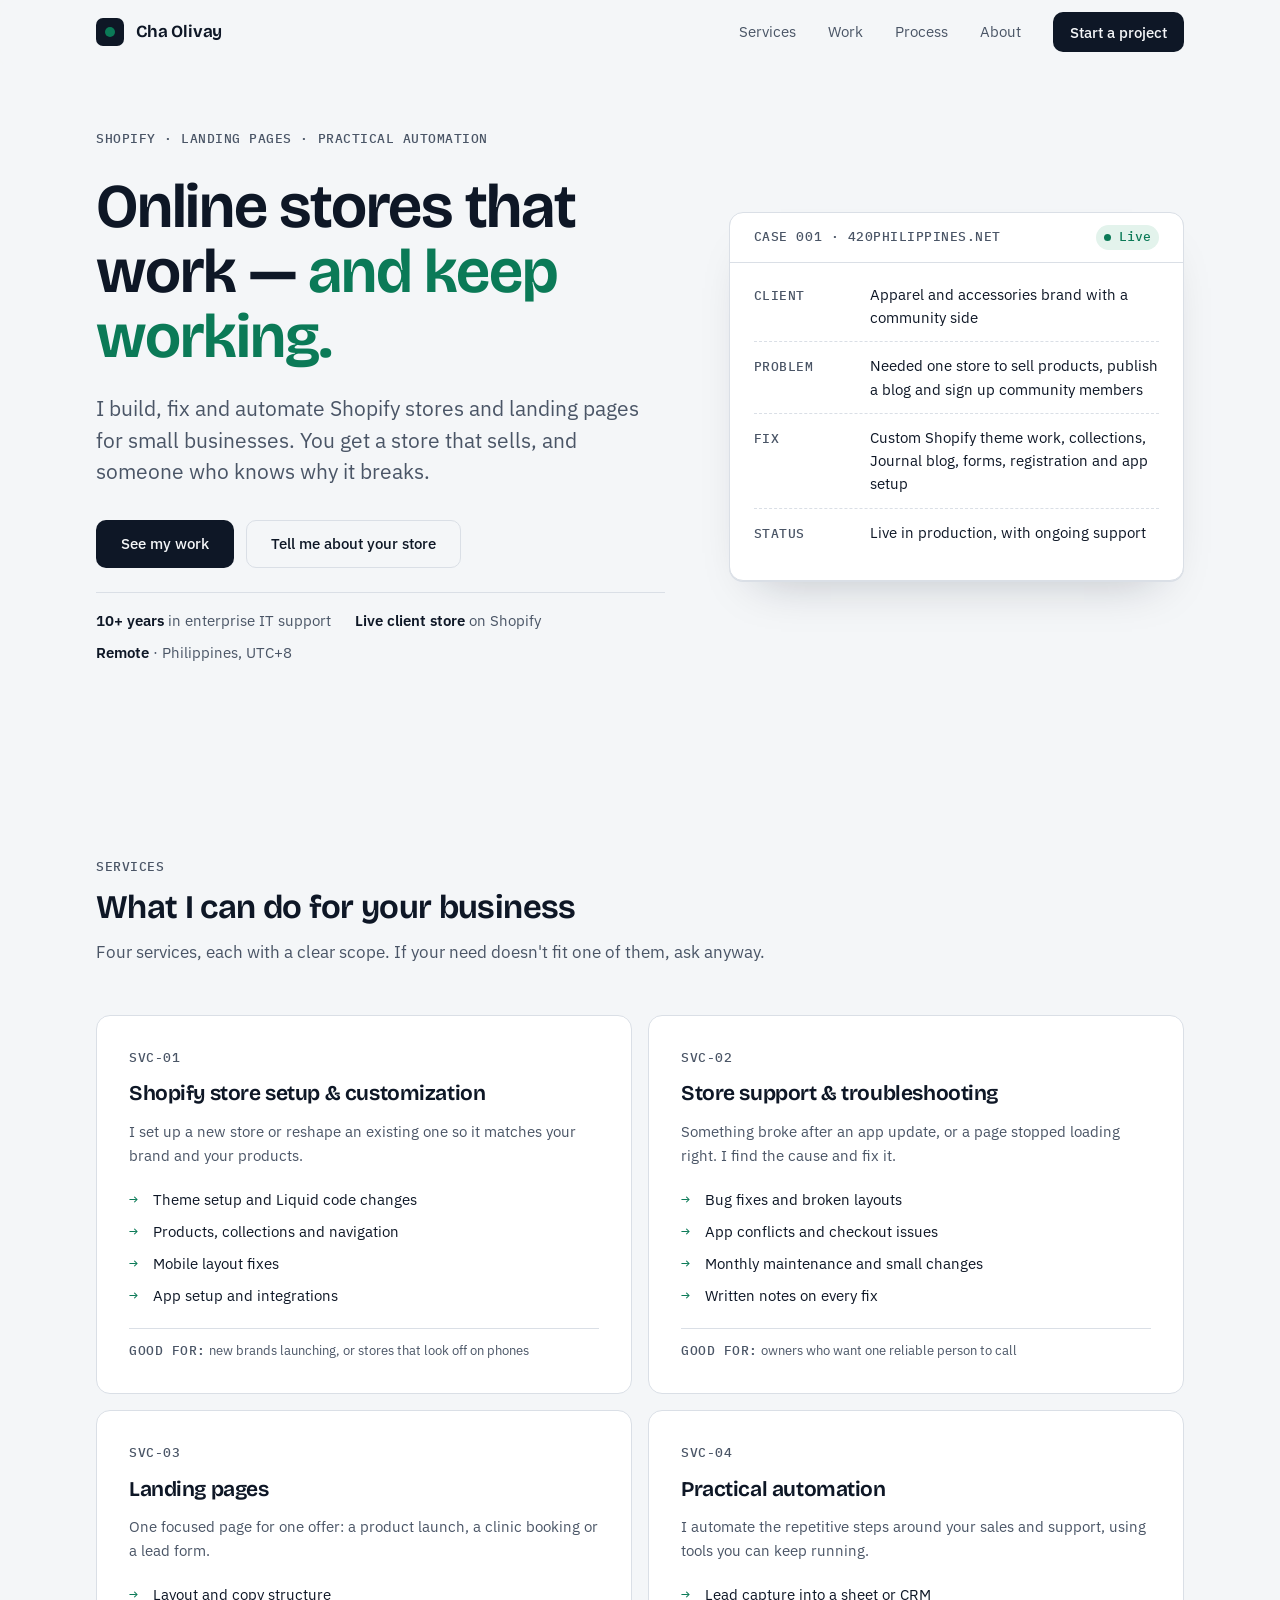
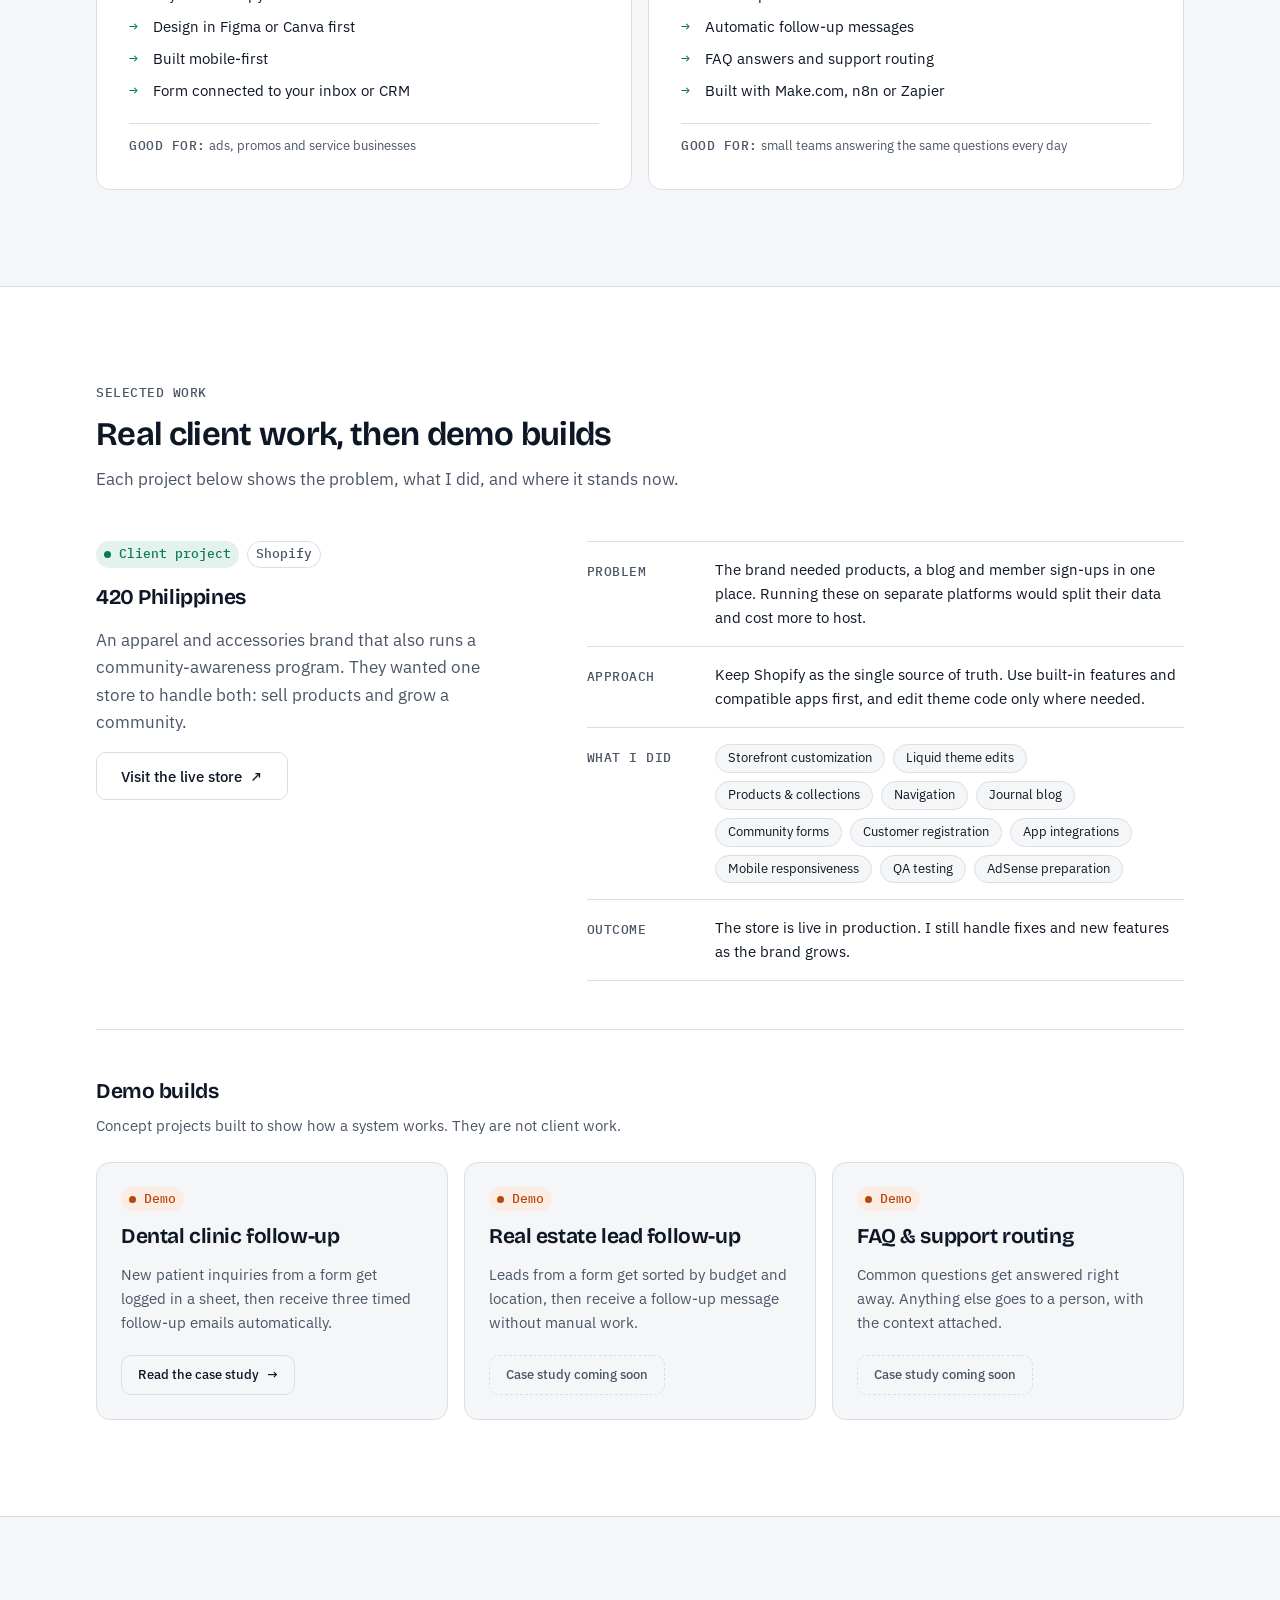
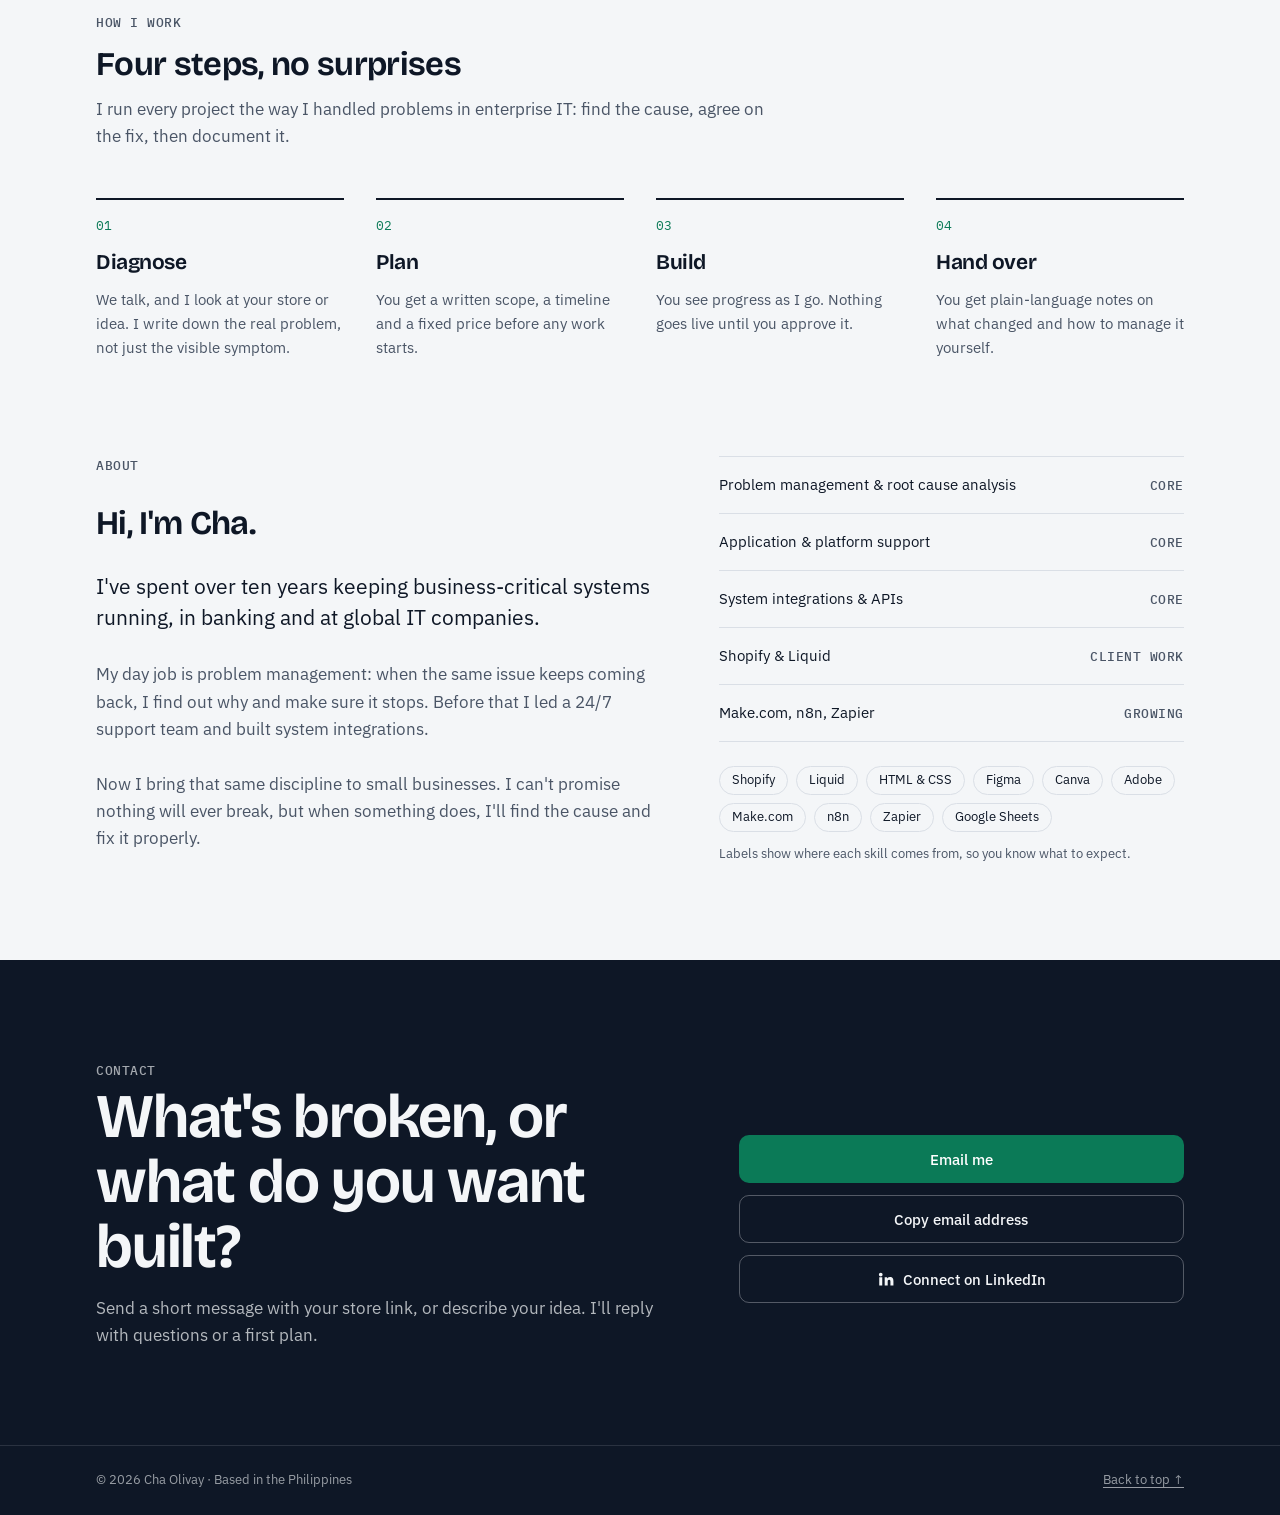
==== index.html @ 1ecbb74f "Add dental clinic follow-up case study; share CSS/JS across pages - dental.html: problem, flow, buil" ====
<!doctype html>
<html lang="en">
<head>
  <meta charset="utf-8">
  <meta name="viewport" content="width=device-width, initial-scale=1">
  <title>Cha Olivay — Shopify & Ecommerce Systems</title>
  <meta name="description" content="Cha Olivay builds, fixes and automates Shopify stores and landing pages for small businesses. Based in the Philippines, working with clients remotely.">
  <meta property="og:title" content="Cha Olivay — Shopify & Ecommerce Systems">
  <meta property="og:description" content="Shopify stores and landing pages that work — and keep working.">
  <meta property="og:type" content="website">
  <link rel="icon" href="data:image/svg+xml,%3Csvg xmlns='http://www.w3.org/2000/svg' viewBox='0 0 32 32'%3E%3Crect width='32' height='32' rx='7' fill='%230E1726'/%3E%3Ccircle cx='16' cy='16' r='6' fill='%2316A374'/%3E%3C/svg%3E">
  <link rel="preconnect" href="https://fonts.googleapis.com">
  <link rel="preconnect" href="https://fonts.gstatic.com" crossorigin>
  <link href="https://fonts.googleapis.com/css2?family=Bricolage+Grotesque:opsz,wght@12..96,500;12..96,650&family=IBM+Plex+Mono:wght@400;500&family=IBM+Plex+Sans:ital,wght@0,400;0,500;0,600;1,400&display=swap" rel="stylesheet">

  <link rel="stylesheet" href="assets/css/site.css">
</head>

<body>
  <a class="skip" href="#main">Skip to content</a>

  <!-- ============================== HEADER ============================== -->
  <header class="site-header" id="top">
    <div class="wrap">
      <a class="brand" href="#top" aria-label="Cha Olivay, back to top">
        <span class="brand-mark" aria-hidden="true"></span>
        Cha Olivay
      </a>

      <button class="nav-toggle" type="button" aria-expanded="false" aria-controls="site-nav" aria-label="Open menu">
        <svg viewBox="0 0 24 24" fill="none" stroke="currentColor" stroke-width="2" stroke-linecap="round" aria-hidden="true">
          <path class="icon-open" d="M4 7h16M4 12h16M4 17h16"/>
        </svg>
      </button>

      <nav class="site-nav" id="site-nav" aria-label="Main">
        <ul>
          <li><a href="#services">Services</a></li>
          <li><a href="#work">Work</a></li>
          <li><a href="#process">Process</a></li>
          <li><a href="#about">About</a></li>
          <li class="nav-cta"><a class="btn btn--primary" href="#contact">Start a project</a></li>
        </ul>
      </nav>
    </div>
  </header>

  <main id="main">

    <!-- ============================== HERO ============================== -->
    <section class="hero" aria-labelledby="hero-title">
      <div class="wrap hero-grid">
        <div class="hero-copy">
          <span class="label">Shopify · Landing pages · Practical automation</span>
          <h1 id="hero-title">Online stores that work — <em>and keep working.</em></h1>
          <p class="hero-lede">
            I build, fix and automate Shopify stores and landing pages for small businesses.
            You get a store that sells, and someone who knows why it breaks.
          </p>
          <div class="hero-actions">
            <a class="btn btn--primary" href="#work">See my work</a>
            <a class="btn btn--ghost" href="#contact">Tell me about your store</a>
          </div>
          <ul class="hero-facts">
            <li><strong>10+ years</strong> in enterprise IT support</li>
            <li><strong>Live client store</strong> on Shopify</li>
            <li><strong>Remote</strong> · Philippines, UTC+8</li>
          </ul>
        </div>

        <!-- Signature element: work shown as a resolved case file -->
        <article class="casefile reveal" aria-label="Featured case: 420 Philippines">
          <div class="casefile-top">
            <span class="label">Case 001 · 420philippines.net</span>
            <span class="tag">Live</span>
          </div>
          <dl>
            <div class="row">
              <dt class="label">Client</dt>
              <dd>Apparel and accessories brand with a community side</dd>
            </div>
            <div class="row">
              <dt class="label">Problem</dt>
              <dd>Needed one store to sell products, publish a blog and sign up community members</dd>
            </div>
            <div class="row">
              <dt class="label">Fix</dt>
              <dd>Custom Shopify theme work, collections, Journal blog, forms, registration and app setup</dd>
            </div>
            <div class="row">
              <dt class="label">Status</dt>
              <dd>Live in production, with ongoing support</dd>
            </div>
          </dl>
        </article>
      </div>
    </section>

    <!-- ============================== SERVICES ============================== -->
    <section id="services" aria-labelledby="services-title">
      <div class="wrap">
        <header class="section-head reveal">
          <span class="label">Services</span>
          <h2 id="services-title">What I can do for your business</h2>
          <p>Four services, each with a clear scope. If your need doesn't fit one of them, ask anyway.</p>
        </header>

        <ul class="services-list">
          <li class="service reveal">
            <span class="label">SVC-01</span>
            <h3>Shopify store setup &amp; customization</h3>
            <p>I set up a new store or reshape an existing one so it matches your brand and your products.</p>
            <ul>
              <li>Theme setup and Liquid code changes</li>
              <li>Products, collections and navigation</li>
              <li>Mobile layout fixes</li>
              <li>App setup and integrations</li>
            </ul>
            <p class="good-for"><b>Good for:</b> new brands launching, or stores that look off on phones</p>
          </li>

          <li class="service reveal">
            <span class="label">SVC-02</span>
            <h3>Store support &amp; troubleshooting</h3>
            <p>Something broke after an app update, or a page stopped loading right. I find the cause and fix it.</p>
            <ul>
              <li>Bug fixes and broken layouts</li>
              <li>App conflicts and checkout issues</li>
              <li>Monthly maintenance and small changes</li>
              <li>Written notes on every fix</li>
            </ul>
            <p class="good-for"><b>Good for:</b> owners who want one reliable person to call</p>
          </li>

          <li class="service reveal">
            <span class="label">SVC-03</span>
            <h3>Landing pages</h3>
            <p>One focused page for one offer: a product launch, a clinic booking or a lead form.</p>
            <ul>
              <li>Layout and copy structure</li>
              <li>Design in Figma or Canva first</li>
              <li>Built mobile-first</li>
              <li>Form connected to your inbox or CRM</li>
            </ul>
            <p class="good-for"><b>Good for:</b> ads, promos and service businesses</p>
          </li>

          <li class="service reveal">
            <span class="label">SVC-04</span>
            <h3>Practical automation</h3>
            <p>I automate the repetitive steps around your sales and support, using tools you can keep running.</p>
            <ul>
              <li>Lead capture into a sheet or CRM</li>
              <li>Automatic follow-up messages</li>
              <li>FAQ answers and support routing</li>
              <li>Built with Make.com, n8n or Zapier</li>
            </ul>
            <p class="good-for"><b>Good for:</b> small teams answering the same questions every day</p>
          </li>
        </ul>
      </div>
    </section>

    <!-- ============================== WORK ============================== -->
    <section id="work" class="work" aria-labelledby="work-title">
      <div class="wrap">
        <header class="section-head reveal">
          <span class="label">Selected work</span>
          <h2 id="work-title">Real client work, then demo builds</h2>
          <p>Each project below shows the problem, what I did, and where it stands now.</p>
        </header>

        <!-- Case study: 420 Philippines -->
        <article class="case reveal" aria-labelledby="case-420">
          <div class="case-intro">
            <div class="case-meta">
              <span class="tag">Client project</span>
              <span class="tag tag--muted">Shopify</span>
            </div>
            <h3 id="case-420">420 Philippines</h3>
            <p>
              An apparel and accessories brand that also runs a community-awareness program.
              They wanted one store to handle both: sell products and grow a community.
            </p>
            <div>
              <a class="btn btn--ghost" href="https://420philippines.net" target="_blank" rel="noopener">
                Visit the live store <span aria-hidden="true">↗</span>
              </a>
            </div>
          </div>

          <ol class="case-steps">
            <li>
              <span class="label">Problem</span>
              <p>The brand needed products, a blog and member sign-ups in one place. Running these on separate platforms would split their data and cost more to host.</p>
            </li>
            <li>
              <span class="label">Approach</span>
              <p>Keep Shopify as the single source of truth. Use built-in features and compatible apps first, and edit theme code only where needed.</p>
            </li>
            <li>
              <span class="label">What I did</span>
              <div class="chips" role="list">
                <span class="chip" role="listitem">Storefront customization</span>
                <span class="chip" role="listitem">Liquid theme edits</span>
                <span class="chip" role="listitem">Products &amp; collections</span>
                <span class="chip" role="listitem">Navigation</span>
                <span class="chip" role="listitem">Journal blog</span>
                <span class="chip" role="listitem">Community forms</span>
                <span class="chip" role="listitem">Customer registration</span>
                <span class="chip" role="listitem">App integrations</span>
                <span class="chip" role="listitem">Mobile responsiveness</span>
                <span class="chip" role="listitem">QA testing</span>
                <span class="chip" role="listitem">AdSense preparation</span>
              </div>
            </li>
            <li>
              <span class="label">Outcome</span>
              <p>The store is live in production. I still handle fixes and new features as the brand grows.</p>
            </li>
          </ol>
        </article>

        <!-- Demo builds -->
        <div class="demos-head reveal">
          <h3>Demo builds</h3>
          <p>Concept projects built to show how a system works. They are not client work.</p>
        </div>

        <ul class="demos">
          <li class="demo reveal">
            <span class="tag tag--open">Demo</span>
            <h3>Dental clinic follow-up</h3>
            <p>New patient inquiries from a form get logged in a sheet, then receive three timed follow-up emails automatically.</p>
            <a class="btn btn--ghost" href="dental.html">Read the case study <span aria-hidden="true">→</span></a>
          </li>
          <li class="demo reveal">
            <span class="tag tag--open">Demo</span>
            <h3>Real estate lead follow-up</h3>
            <p>Leads from a form get sorted by budget and location, then receive a follow-up message without manual work.</p>
            <a class="btn btn--ghost" aria-disabled="true" role="link">Case study coming soon</a>
          </li>
          <li class="demo reveal">
            <span class="tag tag--open">Demo</span>
            <h3>FAQ &amp; support routing</h3>
            <p>Common questions get answered right away. Anything else goes to a person, with the context attached.</p>
            <a class="btn btn--ghost" aria-disabled="true" role="link">Case study coming soon</a>
          </li>
        </ul>
      </div>
    </section>

    <!-- ============================== PROCESS ============================== -->
    <section id="process" aria-labelledby="process-title">
      <div class="wrap">
        <header class="section-head reveal">
          <span class="label">How I work</span>
          <h2 id="process-title">Four steps, no surprises</h2>
          <p>I run every project the way I handled problems in enterprise IT: find the cause, agree on the fix, then document it.</p>
        </header>

        <ol class="steps">
          <li class="step reveal">
            <span class="num">01</span>
            <h3>Diagnose</h3>
            <p>We talk, and I look at your store or idea. I write down the real problem, not just the visible symptom.</p>
          </li>
          <li class="step reveal">
            <span class="num">02</span>
            <h3>Plan</h3>
            <p>You get a written scope, a timeline and a fixed price before any work starts.</p>
          </li>
          <li class="step reveal">
            <span class="num">03</span>
            <h3>Build</h3>
            <p>You see progress as I go. Nothing goes live until you approve it.</p>
          </li>
          <li class="step reveal">
            <span class="num">04</span>
            <h3>Hand over</h3>
            <p>You get plain-language notes on what changed and how to manage it yourself.</p>
          </li>
        </ol>
      </div>
    </section>

    <!-- ============================== ABOUT ============================== -->
    <section id="about" aria-labelledby="about-title" style="padding-top:0">
      <div class="wrap about-grid">
        <div class="about-copy reveal">
          <span class="label">About</span>
          <h2 id="about-title">Hi, I'm Cha.</h2>
          <p>
            I've spent over ten years keeping business-critical systems running, in banking
            and at global IT companies.
          </p>
          <p>
            My day job is problem management: when the same issue keeps coming back,
            I find out why and make sure it stops. Before that I led a 24/7 support team
            and built system integrations.
          </p>
          <p>
            Now I bring that same discipline to small businesses. I can't promise nothing
            will ever break, but when something does, I'll find the cause and fix it properly.
          </p>
        </div>

        <div class="reveal">
          <ul class="ledger" aria-label="Background">
            <li><span>Problem management &amp; root cause analysis</span><span class="label">Core</span></li>
            <li><span>Application &amp; platform support</span><span class="label">Core</span></li>
            <li><span>System integrations &amp; APIs</span><span class="label">Core</span></li>
            <li><span>Shopify &amp; Liquid</span><span class="label">Client work</span></li>
            <li><span>Make.com, n8n, Zapier</span><span class="label">Growing</span></li>
          </ul>
          <div class="tools" aria-label="Tools I use">
            <span class="chip">Shopify</span>
            <span class="chip">Liquid</span>
            <span class="chip">HTML &amp; CSS</span>
            <span class="chip">Figma</span>
            <span class="chip">Canva</span>
            <span class="chip">Adobe</span>
            <span class="chip">Make.com</span>
            <span class="chip">n8n</span>
            <span class="chip">Zapier</span>
            <span class="chip">Google Sheets</span>
          </div>
          <p class="tools-note">Labels show where each skill comes from, so you know what to expect.</p>
        </div>
      </div>
    </section>

    <!-- ============================== CONTACT ============================== -->
    <section id="contact" class="contact" aria-labelledby="contact-title">
      <div class="wrap contact-grid">
        <div class="reveal">
          <span class="label">Contact</span>
          <h2 id="contact-title">What's broken, or what do you want built?</h2>
          <p>
            Send a short message with your store link, or describe your idea.
            I'll reply with questions or a first plan.
          </p>
        </div>

        <div class="contact-actions reveal">
          <!-- Email: one place to change the address -->
          <a class="btn btn--primary" id="email-me" data-email="cfolivay@gmail.com"
             href="mailto:cfolivay@gmail.com?subject=Project%20inquiry"
             aria-expanded="false" aria-controls="email-options">
            Email me
          </a>

          <!-- Shown when "Email me" is clicked: pick the email app you use -->
          <div class="email-options" id="email-options" hidden>
            <p class="email-options-label">Open a new message in:</p>
            <div class="email-options-row">
              <a class="btn btn--ghost btn--sm" id="email-gmail" target="_blank" rel="noopener">Gmail</a>
              <a class="btn btn--ghost btn--sm" id="email-outlook" target="_blank" rel="noopener">Outlook</a>
              <a class="btn btn--ghost btn--sm" id="email-default">Mail app</a>
            </div>
          </div>

          <button class="btn btn--ghost" type="button" id="copy-email">Copy email address</button>

          <a class="btn btn--ghost" href="https://linkedin.com/in/cfolivay" target="_blank" rel="noopener">
            <svg class="btn-icon" viewBox="0 0 24 24" aria-hidden="true" fill="currentColor"><path d="M4.98 3.5a2.5 2.5 0 1 1 0 5 2.5 2.5 0 0 1 0-5zM3 9.75h4v11H3v-11zm6.5 0h3.8v1.5h.06c.53-.95 1.83-1.95 3.77-1.95 4.03 0 4.77 2.5 4.77 5.76v5.69h-4v-5.05c0-1.2-.02-2.75-1.7-2.75-1.7 0-1.95 1.3-1.95 2.66v5.14h-4v-11z"/></svg>
            Connect on LinkedIn
          </a>

          <p class="copy-status" id="copy-status" role="status" aria-live="polite"></p>
        </div>
      </div>
    </section>
  </main>

  <!-- ============================== FOOTER ============================== -->
  <footer class="site-footer">
    <div class="wrap">
      <span>© <span id="year">2026</span> Cha Olivay · Based in the Philippines</span>
      <a href="#top">Back to top ↑</a>
    </div>
  </footer>

  <script src="assets/js/site.js"></script>
  <script>
    (function () {
      // Copy email, with clear success and failure messages
      var copyBtn = document.getElementById('copy-email');
      var status = document.getElementById('copy-status');
      var email = document.querySelector('[data-email]').getAttribute('data-email');
      var showStatus = function (msg, ok) {
        status.textContent = msg;
        status.className = 'copy-status ' + (ok ? 'is-ok' : 'is-error');
        clearTimeout(showStatus.t);
        showStatus.t = setTimeout(function () { status.textContent = ''; }, 4000);
      };
      // Fallback for older browsers without the Clipboard API
      var legacyCopy = function (text) {
        var ta = document.createElement('textarea');
        ta.value = text; ta.setAttribute('readonly', '');
        ta.style.position = 'fixed'; ta.style.opacity = '0';
        document.body.appendChild(ta); ta.select();
        var ok = false;
        try { ok = document.execCommand('copy'); } catch (e) { ok = false; }
        document.body.removeChild(ta);
        return ok;
      };
      copyBtn.addEventListener('click', function () {
        var done = function () { showStatus('Copied: ' + email, true); };
        var fail = function () { showStatus("Couldn't copy. My email is " + email, false); };
        if (navigator.clipboard && window.isSecureContext) {
          navigator.clipboard.writeText(email).then(done, function () {
            legacyCopy(email) ? done() : fail();
          });
        } else {
          legacyCopy(email) ? done() : fail();
        }
      });

      // "Email me": open a pre-filled new message in the visitor's email app
      var subject = 'Project inquiry';
      var body = 'Hi Cha,\n\n' +
                 'Store or website link (if any):\n' +
                 'What I need help with:\n' +
                 'Timeline:\n\n' +
                 'Thanks,\n';
      var enc = encodeURIComponent;
      document.getElementById('email-gmail').href =
        'https://mail.google.com/mail/?view=cm&fs=1&to=' + enc(email) + '&su=' + enc(subject) + '&body=' + enc(body);
      document.getElementById('email-outlook').href =
        'https://outlook.office.com/mail/deeplink/compose?to=' + enc(email) + '&subject=' + enc(subject) + '&body=' + enc(body);
      document.getElementById('email-default').href =
        'mailto:' + email + '?subject=' + enc(subject) + '&body=' + enc(body);

      // Without JS, "Email me" stays a plain mailto link. With JS, it toggles the options.
      var emailBtn = document.getElementById('email-me');
      var emailOptions = document.getElementById('email-options');
      emailBtn.addEventListener('click', function (e) {
        e.preventDefault();
        var open = emailOptions.hidden;
        emailOptions.hidden = !open;
        emailBtn.setAttribute('aria-expanded', String(open));
        if (open) document.getElementById('email-gmail').focus({ preventScroll: true });
      });
    })();
  </script>
</body>
</html>
---- assets/css/site.css ----
/* Shared styles for every page. Edit tokens in :root to restyle the site. */
/* ============================================================
   1. TOKENS — change colours and spacing here, nowhere else
   ============================================================ */
:root {
  /* Colour */
  --bg:        #F4F6F8;   /* cool grey-white page */
  --surface:   #FFFFFF;
  --ink:       #0E1726;   /* near-black navy text */
  --ink-soft:  #4A5566;   /* secondary text */
  --line:      #DADFE6;
  --accent:    #0B7A57;   /* "resolved" green */
  --accent-ink:#FFFFFF;
  --accent-bg: #E3F3EC;
  --signal:    #B4470E;   /* "open problem" amber */
  --signal-bg: #FBEDE3;
  --focus:     #2563EB;

  /* Type — 1.25 scale on a 17px base */
  --font-display: "Bricolage Grotesque", "Segoe UI", system-ui, sans-serif;
  --font-body:    "IBM Plex Sans", "Segoe UI", system-ui, sans-serif;
  --font-mono:    "IBM Plex Mono", ui-monospace, Consolas, monospace;
  --fs-xs:  0.8125rem;  /* 13 */
  --fs-sm:  0.9375rem;  /* 15 */
  --fs-md:  1.0625rem;  /* 17 */
  --fs-lg:  1.3125rem;  /* 21 */
  --fs-xl:  1.625rem;   /* 26 */
  --fs-2xl: 2.0625rem;  /* 33 */
  --fs-3xl: clamp(2.375rem, 1.6rem + 3.4vw, 3.875rem); /* 38 → 62 */

  /* Space — 4px base */
  --s-1: 0.25rem; --s-2: 0.5rem;  --s-3: 0.75rem; --s-4: 1rem;
  --s-5: 1.5rem;  --s-6: 2rem;    --s-7: 3rem;    --s-8: 4rem;
  --s-9: 6rem;

  --radius: 10px;
  --wrap: 72rem;
  --measure: 68ch;
  --ease: cubic-bezier(.2, .7, .2, 1);
}

@media (prefers-color-scheme: dark) {
  :root {
    --bg:        #0D131C;
    --surface:   #151D29;
    --ink:       #E7ECF2;
    --ink-soft:  #9AA6B6;
    --line:      #253142;
    --accent:    #2FBF8A;
    --accent-ink:#06150F;
    --accent-bg: #10291F;
    --signal:    #F08A4B;
    --signal-bg: #2A1A10;
    --focus:     #7AA7FF;
  }
}

/* ============================================================
   2. BASE
   ============================================================ */
*, *::before, *::after { box-sizing: border-box; }
html { scroll-behavior: smooth; -webkit-text-size-adjust: 100%; }
body {
  margin: 0;
  background: var(--bg);
  color: var(--ink);
  font-family: var(--font-body);
  font-size: var(--fs-md);
  line-height: 1.6;
  -webkit-font-smoothing: antialiased;
}
h1, h2, h3 {
  font-family: var(--font-display);
  font-weight: 650;
  letter-spacing: -0.02em;
  margin: 0;
}
h1 { font-size: var(--fs-3xl); line-height: 1.05; }
h2 { font-size: var(--fs-2xl); line-height: 1.15; }
h3 { font-size: var(--fs-lg);  line-height: 1.3; }
p  { margin: 0; max-width: var(--measure); }
a  { color: inherit; }
ul, ol { margin: 0; padding: 0; }
img { max-width: 100%; display: block; }
:focus-visible { outline: 2px solid var(--focus); outline-offset: 3px; border-radius: 4px; }

.wrap { width: 100%; max-width: var(--wrap); margin: 0 auto; padding: 0 var(--s-4); }
@media (min-width: 640px) { .wrap { padding: 0 var(--s-6); } }

.skip {
  position: absolute; left: var(--s-4); top: -100px;
  background: var(--ink); color: var(--bg); padding: var(--s-2) var(--s-4);
  border-radius: var(--radius); z-index: 100; text-decoration: none;
}
.skip:focus { top: var(--s-4); }

/* Mono label used as section eyebrow and ticket IDs */
.label {
  font-family: var(--font-mono);
  font-size: var(--fs-xs);
  font-weight: 500;
  letter-spacing: 0.04em;
  text-transform: uppercase;
  color: var(--ink-soft);
}

.tag {
  display: inline-flex; align-items: center; gap: var(--s-2);
  font-family: var(--font-mono); font-size: var(--fs-xs); font-weight: 500;
  padding: 2px var(--s-2); border-radius: 999px;
  background: var(--accent-bg); color: var(--accent);
  white-space: nowrap;
}
.tag::before {
  content: ""; width: 7px; height: 7px; border-radius: 50%; background: currentColor;
}
.tag { justify-self: start; }
.tag--open { background: var(--signal-bg); color: var(--signal); }
.tag--muted { background: transparent; color: var(--ink-soft); border: 1px solid var(--line); }
.tag--muted::before { display: none; }

/* Buttons */
.btn {
  display: inline-flex; align-items: center; justify-content: center; gap: var(--s-2);
  min-height: 48px; padding: 0 var(--s-5);
  font: 500 var(--fs-sm)/1 var(--font-body);
  border-radius: var(--radius); text-decoration: none; cursor: pointer;
  border: 1px solid transparent;
  transition: transform .2s var(--ease), background-color .2s var(--ease), border-color .2s var(--ease);
}
.btn:hover { transform: translateY(-1px); }
.btn--primary { background: var(--ink); color: var(--bg); }
.btn--primary:hover { background: var(--accent); color: var(--accent-ink); }
.btn--ghost { background: transparent; color: var(--ink); border-color: var(--line); }
.btn--ghost:hover { border-color: var(--ink); }
.btn[aria-disabled="true"] {
  color: var(--ink-soft); border-style: dashed; cursor: not-allowed; transform: none;
}

/* Section rhythm */
section { padding: var(--s-8) 0; }
@media (min-width: 900px) { section { padding: var(--s-9) 0; } }
.section-head { display: grid; gap: var(--s-3); margin-bottom: var(--s-7); }
.section-head p { color: var(--ink-soft); }

/* Scroll reveal (only when JS is on and motion is allowed) */
.js .reveal { opacity: 0; transform: translateY(14px); transition: opacity .6s var(--ease), transform .6s var(--ease); }
.js .reveal.is-in { opacity: 1; transform: none; }
@media (prefers-reduced-motion: reduce) {
  html { scroll-behavior: auto; }
  .js .reveal { opacity: 1; transform: none; transition: none; }
  .btn { transition: none; }
}

/* ============================================================
   3. HEADER
   ============================================================ */
.site-header {
  position: sticky; top: 0; z-index: 50;
  background: color-mix(in srgb, var(--bg) 88%, transparent);
  backdrop-filter: saturate(140%) blur(10px);
  -webkit-backdrop-filter: saturate(140%) blur(10px);
  border-bottom: 1px solid transparent;
  transition: border-color .25s var(--ease);
}
.site-header.is-scrolled { border-bottom-color: var(--line); }
.site-header .wrap {
  display: flex; align-items: center; justify-content: space-between;
  min-height: 64px; gap: var(--s-4);
}
.brand {
  display: inline-flex; align-items: center; gap: var(--s-3);
  font-family: var(--font-display); font-weight: 650; font-size: var(--fs-md);
  text-decoration: none; letter-spacing: -0.01em;
}
.brand-mark {
  width: 28px; height: 28px; border-radius: 7px; background: var(--ink);
  display: grid; place-items: center;
}
.brand-mark::after { content: ""; width: 10px; height: 10px; border-radius: 50%; background: var(--accent); }

.nav-toggle {
  display: inline-flex; align-items: center; justify-content: center;
  width: 44px; height: 44px; border-radius: var(--radius);
  background: transparent; border: 1px solid var(--line); color: var(--ink); cursor: pointer;
}
.nav-toggle svg { width: 20px; height: 20px; }
.site-nav {
  position: absolute; left: 0; right: 0; top: 100%;
  background: var(--bg); border-bottom: 1px solid var(--line);
  padding: var(--s-2) var(--s-4) var(--s-5);
  display: none;
}
.site-nav.is-open { display: block; }
.site-nav ul { list-style: none; display: grid; gap: var(--s-1); }
.site-nav a {
  display: block; padding: var(--s-3) 0; text-decoration: none;
  font-size: var(--fs-md); color: var(--ink-soft);
  transition: color .2s var(--ease);
}
.site-nav a:hover { color: var(--ink); }
.site-nav .nav-cta { margin-top: var(--s-3); }
.site-nav .nav-cta a { color: var(--bg); padding: 0 var(--s-5); display: inline-flex; }

@media (min-width: 860px) {
  .nav-toggle { display: none; }
  .site-nav {
    position: static; display: block; background: none; border: 0; padding: 0;
  }
  .site-nav ul { display: flex; align-items: center; gap: var(--s-6); }
  .site-nav a { padding: var(--s-2) 0; font-size: var(--fs-sm); }
  .site-nav .nav-cta { margin-top: 0; }
  .site-nav .nav-cta a { min-height: 40px; padding: 0 var(--s-4); }
}

/* ============================================================
   4. HERO
   ============================================================ */
.hero { padding-top: var(--s-7); }
.hero-grid { display: grid; gap: var(--s-7); align-items: center; }
@media (min-width: 960px) {
  .hero { padding-top: var(--s-8); }
  .hero-grid { grid-template-columns: 1.25fr 1fr; gap: var(--s-8); }
}
.hero-copy { display: grid; gap: var(--s-5); }
.hero h1 em { font-style: normal; color: var(--accent); }
.hero-lede { font-size: var(--fs-lg); line-height: 1.5; color: var(--ink-soft); max-width: 34ch; }
@media (min-width: 640px) { .hero-lede { max-width: 44ch; } }
.hero-actions { display: flex; flex-wrap: wrap; gap: var(--s-3); padding-top: var(--s-2); }
.hero-facts {
  list-style: none; display: flex; flex-wrap: wrap; gap: var(--s-2) var(--s-5);
  padding-top: var(--s-4); border-top: 1px solid var(--line);
  font-size: var(--fs-sm); color: var(--ink-soft);
}
.hero-facts strong { color: var(--ink); font-weight: 600; }

/* Case-file card — the signature element */
.casefile {
  background: var(--surface); border: 1px solid var(--line); border-radius: 14px;
  box-shadow: 0 1px 0 var(--line), 0 24px 48px -28px rgba(14, 23, 38, .28);
  overflow: hidden;
}
.casefile-top {
  display: flex; justify-content: space-between; align-items: center; gap: var(--s-3);
  padding: var(--s-3) var(--s-5); border-bottom: 1px solid var(--line);
}
.casefile dl { margin: 0; padding: var(--s-2) var(--s-5) var(--s-5); }
.casefile .row {
  display: grid; grid-template-columns: 6.5rem 1fr; gap: var(--s-3);
  padding: var(--s-3) 0; border-bottom: 1px dashed var(--line);
}
.casefile .row:last-child { border-bottom: 0; }
.casefile dt { padding-top: 3px; }
.casefile dd { margin: 0; font-size: var(--fs-sm); line-height: 1.55; }
@media (max-width: 420px) {
  .casefile .row { grid-template-columns: 1fr; gap: var(--s-1); }
}

/* ============================================================
   5. SERVICES
   ============================================================ */
.services-list { list-style: none; display: grid; gap: var(--s-4); }
@media (min-width: 760px) { .services-list { grid-template-columns: 1fr 1fr; } }
.service {
  display: grid; gap: var(--s-3); align-content: start;
  background: var(--surface); border: 1px solid var(--line); border-radius: 14px;
  padding: var(--s-5);
  transition: border-color .25s var(--ease), transform .25s var(--ease);
}
@media (min-width: 640px) { .service { padding: var(--s-6); } }
.service:hover { border-color: var(--ink-soft); }
.service p { color: var(--ink-soft); font-size: var(--fs-sm); }
.service ul {
  list-style: none; display: grid; gap: var(--s-2); padding-top: var(--s-2);
  font-size: var(--fs-sm);
}
.service li { display: grid; grid-template-columns: 1rem 1fr; gap: var(--s-2); }
.service li::before { content: "→"; color: var(--accent); font-family: var(--font-mono); }
.service .good-for {
  margin-top: var(--s-2); padding-top: var(--s-3); border-top: 1px solid var(--line);
  font-size: var(--fs-xs); color: var(--ink-soft);
}
.service .good-for b { font-family: var(--font-mono); font-weight: 500; text-transform: uppercase; letter-spacing: .04em; }

/* ============================================================
   6. WORK
   ============================================================ */
.work { background: var(--surface); border-top: 1px solid var(--line); border-bottom: 1px solid var(--line); }
.case {
  display: grid; gap: var(--s-6);
  padding-bottom: var(--s-7); margin-bottom: var(--s-7); border-bottom: 1px solid var(--line);
}
@media (min-width: 960px) { .case { grid-template-columns: 1fr 1.4fr; gap: var(--s-8); } }
.case-intro { display: grid; gap: var(--s-4); align-content: start; }
.case-intro p { color: var(--ink-soft); }
.case-meta { display: flex; flex-wrap: wrap; gap: var(--s-2); }
.case-steps { list-style: none; display: grid; gap: 0; counter-reset: step; }
.case-steps li {
  display: grid; grid-template-columns: 7rem 1fr; gap: var(--s-4);
  padding: var(--s-4) 0; border-top: 1px solid var(--line);
}
.case-steps li:last-child { border-bottom: 1px solid var(--line); }
.case-steps .label { padding-top: 4px; }
.case-steps p { font-size: var(--fs-sm); }
.case-steps .chips { display: flex; flex-wrap: wrap; gap: var(--s-2); }
.chip {
  font-size: var(--fs-xs); padding: 3px var(--s-3); border-radius: 999px;
  border: 1px solid var(--line); background: var(--bg);
}
@media (max-width: 560px) {
  .case-steps li { grid-template-columns: 1fr; gap: var(--s-2); }
}

.demos-head { display: grid; gap: var(--s-2); margin-bottom: var(--s-5); }
.demos-head p { color: var(--ink-soft); font-size: var(--fs-sm); }
.demos { list-style: none; display: grid; gap: var(--s-4); }
@media (min-width: 760px) { .demos { grid-template-columns: repeat(3, 1fr); } }
.demo {
  display: grid; gap: var(--s-3); align-content: start;
  border: 1px solid var(--line); border-radius: 14px; padding: var(--s-5);
  background: var(--bg);
}
.demo p { color: var(--ink-soft); font-size: var(--fs-sm); }
.demo .btn { margin-top: var(--s-2); justify-self: start; min-height: 40px; padding: 0 var(--s-4); font-size: var(--fs-xs); }

/* ============================================================
   7. PROCESS
   ============================================================ */
.steps { list-style: none; display: grid; gap: var(--s-5); counter-reset: step; }
@media (min-width: 760px) { .steps { grid-template-columns: repeat(2, 1fr); gap: var(--s-6); } }
@media (min-width: 1080px) { .steps { grid-template-columns: repeat(4, 1fr); } }
.step { display: grid; gap: var(--s-3); align-content: start; padding-top: var(--s-4); border-top: 2px solid var(--ink); }
.step p { color: var(--ink-soft); font-size: var(--fs-sm); }
.step .num { font-family: var(--font-mono); font-size: var(--fs-xs); color: var(--accent); }

/* ============================================================
   8. ABOUT
   ============================================================ */
.about-grid { display: grid; gap: var(--s-7); }
@media (min-width: 960px) { .about-grid { grid-template-columns: 1.2fr 1fr; gap: var(--s-8); } }
.about-copy { display: grid; gap: var(--s-4); }
.about-copy p { color: var(--ink-soft); }
.about-copy p:first-of-type { color: var(--ink); font-size: var(--fs-lg); line-height: 1.5; }
.ledger { list-style: none; display: grid; }
.ledger li {
  display: grid; grid-template-columns: 1fr auto; gap: var(--s-4); align-items: baseline;
  padding: var(--s-4) 0; border-bottom: 1px solid var(--line);
}
.ledger li:first-child { border-top: 1px solid var(--line); }
.ledger span:first-child { font-size: var(--fs-sm); }
.tools { display: flex; flex-wrap: wrap; gap: var(--s-2); margin-top: var(--s-5); }
.tools-note { margin-top: var(--s-3); font-size: var(--fs-xs); color: var(--ink-soft); }

/* ============================================================
   9. CONTACT
   ============================================================ */
.contact { background: var(--ink); color: var(--bg); }
.contact .label { color: color-mix(in srgb, var(--bg) 65%, transparent); }
.contact-grid { display: grid; gap: var(--s-6); }
@media (min-width: 960px) { .contact-grid { grid-template-columns: 1.3fr 1fr; align-items: end; gap: var(--s-8); } }
.contact h2 { font-size: var(--fs-3xl); line-height: 1.05; }
.contact p { color: color-mix(in srgb, var(--bg) 72%, transparent); margin-top: var(--s-4); }
.contact-actions { display: grid; gap: var(--s-3); }
.contact .btn--primary { background: var(--accent); color: var(--accent-ink); }
.contact .btn--primary:hover { background: var(--bg); color: var(--ink); }
.contact .btn--ghost { color: var(--bg); border-color: color-mix(in srgb, var(--bg) 30%, transparent); }
.contact .btn--ghost:hover { border-color: var(--bg); }
.copy-status { min-height: 1.4em; font-family: var(--font-mono); font-size: var(--fs-xs); }
.copy-status.is-ok { color: var(--accent); }
.copy-status.is-error { color: var(--signal); }
.btn-icon { width: 18px; height: 18px; flex: none; }
.btn--sm { min-height: 40px; padding: 0 var(--s-4); font-size: var(--fs-xs); flex: 1 1 0; }
.email-options {
  display: grid; gap: var(--s-2);
  padding: var(--s-4); border-radius: var(--radius);
  border: 1px solid color-mix(in srgb, var(--bg) 18%, transparent);
  animation: drop .25s var(--ease);
}
.email-options[hidden] { display: none; }
.contact .email-options-label { margin: 0; font-size: var(--fs-xs); font-family: var(--font-mono); text-transform: uppercase; letter-spacing: .04em; }
.email-options-row { display: flex; flex-wrap: wrap; gap: var(--s-2); }
@keyframes drop { from { opacity: 0; transform: translateY(-6px); } to { opacity: 1; transform: none; } }
@media (prefers-reduced-motion: reduce) { .email-options { animation: none; } }

/* ============================================================
   10. FOOTER
   ============================================================ */
.site-footer { background: var(--ink); color: color-mix(in srgb, var(--bg) 60%, transparent); border-top: 1px solid color-mix(in srgb, var(--bg) 12%, transparent); }
.site-footer .wrap { display: flex; flex-wrap: wrap; justify-content: space-between; gap: var(--s-3); padding-top: var(--s-5); padding-bottom: var(--s-5); font-size: var(--fs-xs); }
.site-footer a { text-underline-offset: 3px; }

/* ============================================================
   11. CASE STUDY PAGES
   ============================================================ */
.crumb {
  display: inline-flex; align-items: center; gap: var(--s-2);
  font-size: var(--fs-sm); color: var(--ink-soft); text-decoration: none;
  transition: color .2s var(--ease);
}
.crumb:hover { color: var(--ink); }

.cs-hero { padding-top: var(--s-6); }
.cs-hero .hero-copy { gap: var(--s-4); }
.cs-meta {
  display: grid; gap: var(--s-3); margin: 0; padding-top: var(--s-4);
  border-top: 1px solid var(--line);
}
@media (min-width: 640px) { .cs-meta { grid-template-columns: repeat(3, 1fr); } }
.cs-meta dd { margin: var(--s-1) 0 0; font-size: var(--fs-sm); }

/* Prose block: heading left, text right on wide screens */
.cs-block { display: grid; gap: var(--s-4); }
@media (min-width: 960px) { .cs-block { grid-template-columns: 1fr 2fr; gap: var(--s-8); } }
.cs-block-head { display: grid; gap: var(--s-3); align-content: start; }
.cs-block-body { display: grid; gap: var(--s-4); align-content: start; }
.cs-block-body > p { color: var(--ink-soft); }
.cs-block-body > p strong { color: var(--ink); font-weight: 600; }

/* Flow diagram */
.flow { list-style: none; display: grid; gap: 0; }
.flow-node {
  display: grid; grid-template-columns: 2.5rem 1fr; gap: var(--s-3); align-items: start;
  background: var(--surface); border: 1px solid var(--line); border-radius: var(--radius);
  padding: var(--s-4);
}
.flow-node .num {
  width: 2.5rem; height: 2.5rem; border-radius: 8px; display: grid; place-items: center;
  font-family: var(--font-mono); font-size: var(--fs-xs); font-weight: 500;
  background: var(--accent-bg); color: var(--accent);
}
.flow-node h3 { font-size: var(--fs-md); line-height: 1.3; }
.flow-node p { font-size: var(--fs-sm); color: var(--ink-soft); margin-top: var(--s-1); }
.flow-link {
  display: flex; align-items: center; gap: var(--s-2);
  padding: var(--s-2) 0 var(--s-2) calc(var(--s-4) + 1.25rem - 1px);
  font-family: var(--font-mono); font-size: var(--fs-xs); color: var(--ink-soft);
}
.flow-link::before { content: ""; width: 2px; height: 1.5rem; background: var(--line); }
.flow-link--wait { color: var(--signal); }
.flow-link--wait::before { background: repeating-linear-gradient(to bottom, var(--signal) 0 3px, transparent 3px 6px); }
.flow-node-top { display: contents; }
.when { display: none; }
@media (min-width: 1080px) {
  .flow { grid-template-columns: repeat(5, minmax(0, 1fr)); gap: var(--s-3); }
  .flow-link { display: none; }
  .flow-node { grid-template-columns: 1fr; align-content: start; gap: var(--s-3); }
  .flow-node-top { display: flex; align-items: center; justify-content: space-between; gap: var(--s-2); }
  .when { display: inline; font-family: var(--font-mono); font-size: var(--fs-xs); color: var(--ink-soft); }
  .when--wait { color: var(--signal); }
}

/* Build steps */
.build-steps { list-style: none; display: grid; gap: var(--s-8); }
.build-step { display: grid; gap: var(--s-5); }
@media (min-width: 960px) {
  .build-step { grid-template-columns: 1fr 1.6fr; gap: var(--s-8); align-items: start; }
  .build-step--wide { grid-template-columns: 1fr; gap: var(--s-5); }
}
.build-step-copy { display: grid; gap: var(--s-3); align-content: start; }
.build-step-copy p { color: var(--ink-soft); font-size: var(--fs-sm); }
.build-step-copy .note { font-size: var(--fs-xs); }

/* Screenshot frames */
.shot { margin: 0; display: grid; gap: var(--s-2); }
.shot-frame {
  display: block; background: #FFFFFF; border: 1px solid var(--line); border-radius: var(--radius);
  overflow: hidden; box-shadow: 0 18px 36px -28px rgba(14, 23, 38, .35);
  transition: transform .25s var(--ease), box-shadow .25s var(--ease);
}
a.shot-frame:hover { transform: translateY(-2px); box-shadow: 0 22px 40px -26px rgba(14, 23, 38, .4); }
.shot-frame img { width: 100%; height: auto; }
.shot figcaption { font-size: var(--fs-xs); color: var(--ink-soft); }
.shot-stack { display: grid; gap: var(--s-4); }
.shot-row { display: grid; gap: var(--s-4); }
@media (min-width: 760px) { .shot-row--3 { grid-template-columns: repeat(3, 1fr); } }
.shot-scroll { overflow-x: auto; -webkit-overflow-scrolling: touch; }
.shot-scroll img { min-width: 720px; }
@media (min-width: 900px) { .shot-scroll img { min-width: 0; } }

/* Incident-style troubleshooting record */
.incident {
  background: var(--surface); border: 1px solid var(--line); border-radius: 14px; overflow: hidden;
}
.incident-top {
  display: flex; justify-content: space-between; align-items: center; gap: var(--s-3); flex-wrap: wrap;
  padding: var(--s-3) var(--s-5); border-bottom: 1px solid var(--line);
}
.incident dl { margin: 0; padding: var(--s-2) var(--s-5) var(--s-4); }
.incident .row {
  display: grid; grid-template-columns: 7.5rem 1fr; gap: var(--s-3);
  padding: var(--s-3) 0; border-bottom: 1px dashed var(--line);
}
.incident .row:last-child { border-bottom: 0; }
.incident dt { padding-top: 3px; }
.incident dd { margin: 0; font-size: var(--fs-sm); }
.incident code {
  font-family: var(--font-mono); font-size: 0.85em; background: var(--signal-bg); color: var(--signal);
  padding: 1px 6px; border-radius: 4px; overflow-wrap: anywhere;
}
@media (max-width: 480px) { .incident .row { grid-template-columns: 1fr; gap: var(--s-1); } }

/* Next-steps list */
.todo { list-style: none; display: grid; }
.todo li {
  display: grid; grid-template-columns: 1.5rem 1fr; gap: var(--s-3);
  padding: var(--s-4) 0; border-bottom: 1px solid var(--line);
}
.todo li:first-child { border-top: 1px solid var(--line); }
.todo li::before {
  content: ""; width: 14px; height: 14px; margin-top: 5px; border-radius: 4px;
  border: 1.5px solid var(--ink-soft);
}
.todo strong { display: block; font-weight: 600; }
.todo span { display: block; font-size: var(--fs-sm); color: var(--ink-soft); margin-top: var(--s-1); max-width: var(--measure); }

.cs-divider { border: 0; border-top: 1px solid var(--line); margin: 0; }
.swipe-hint { color: var(--signal); }
@media (min-width: 900px) { .swipe-hint { display: none; } }
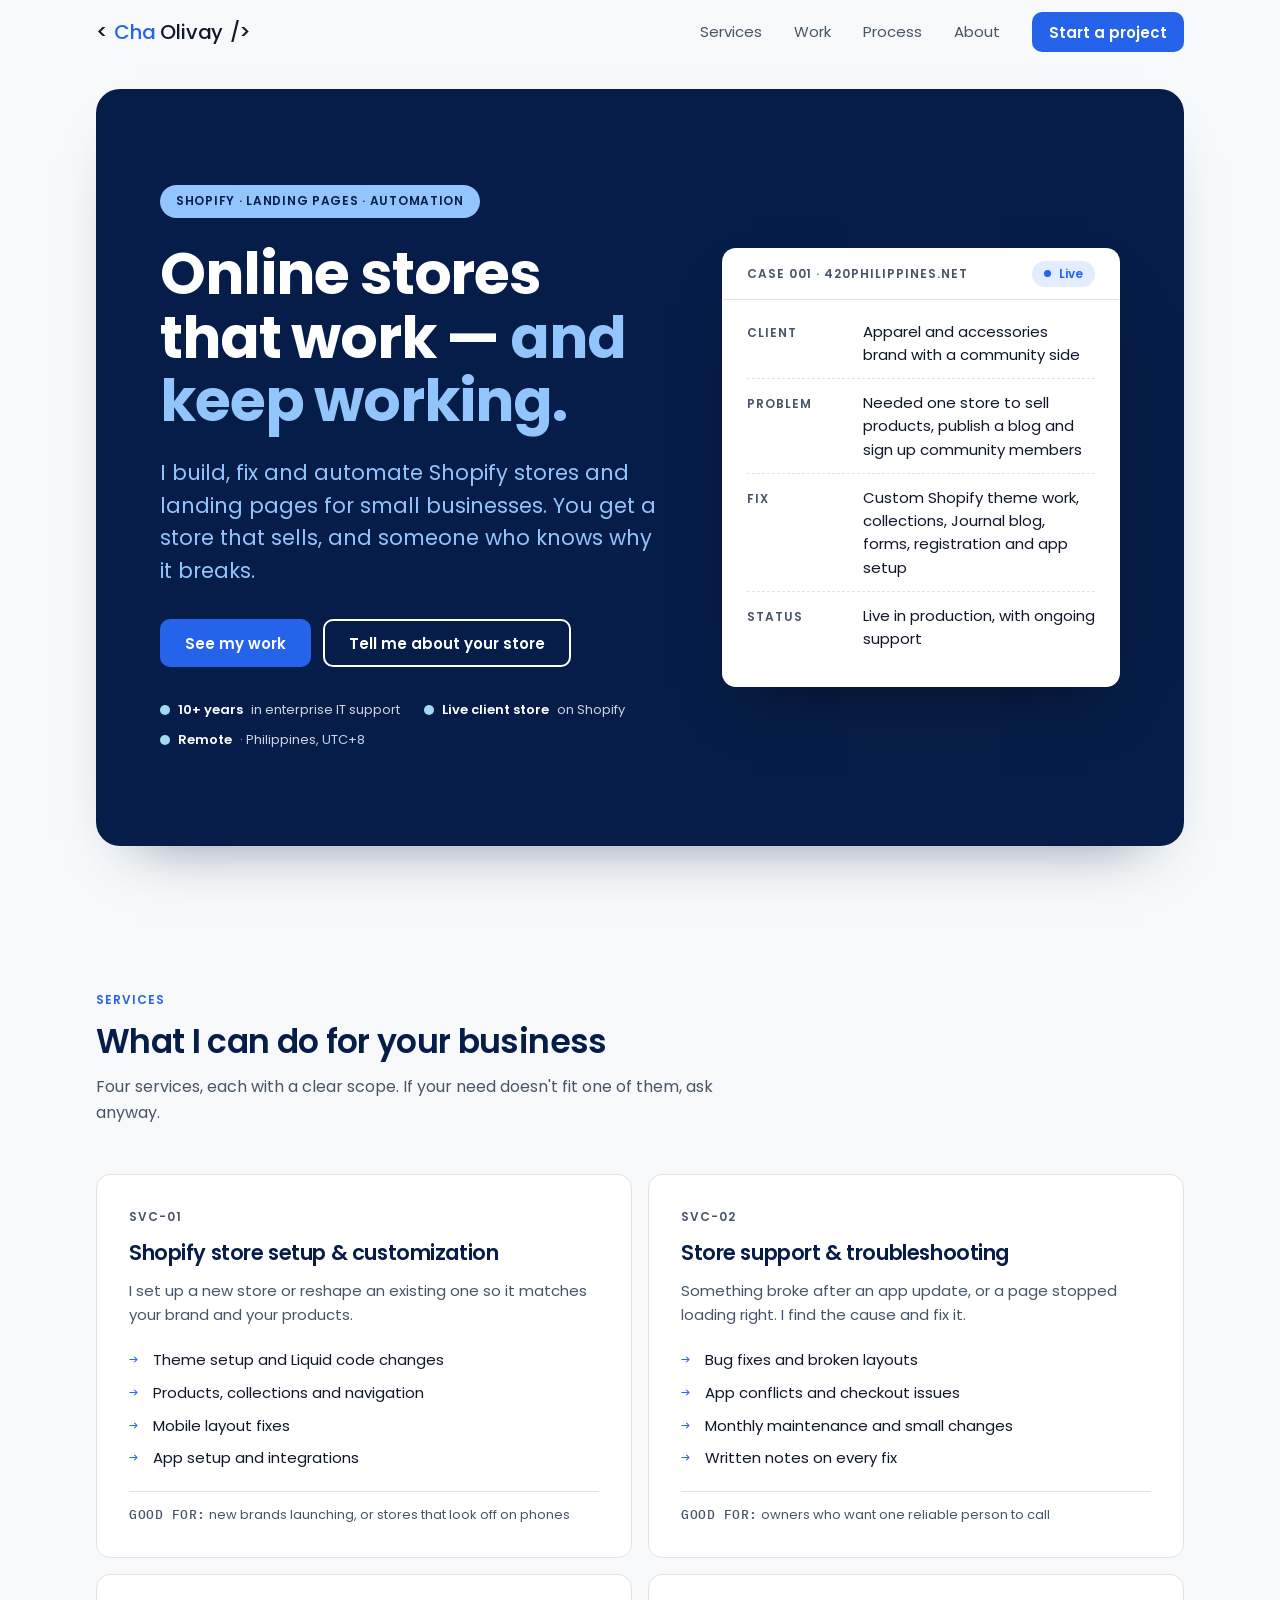
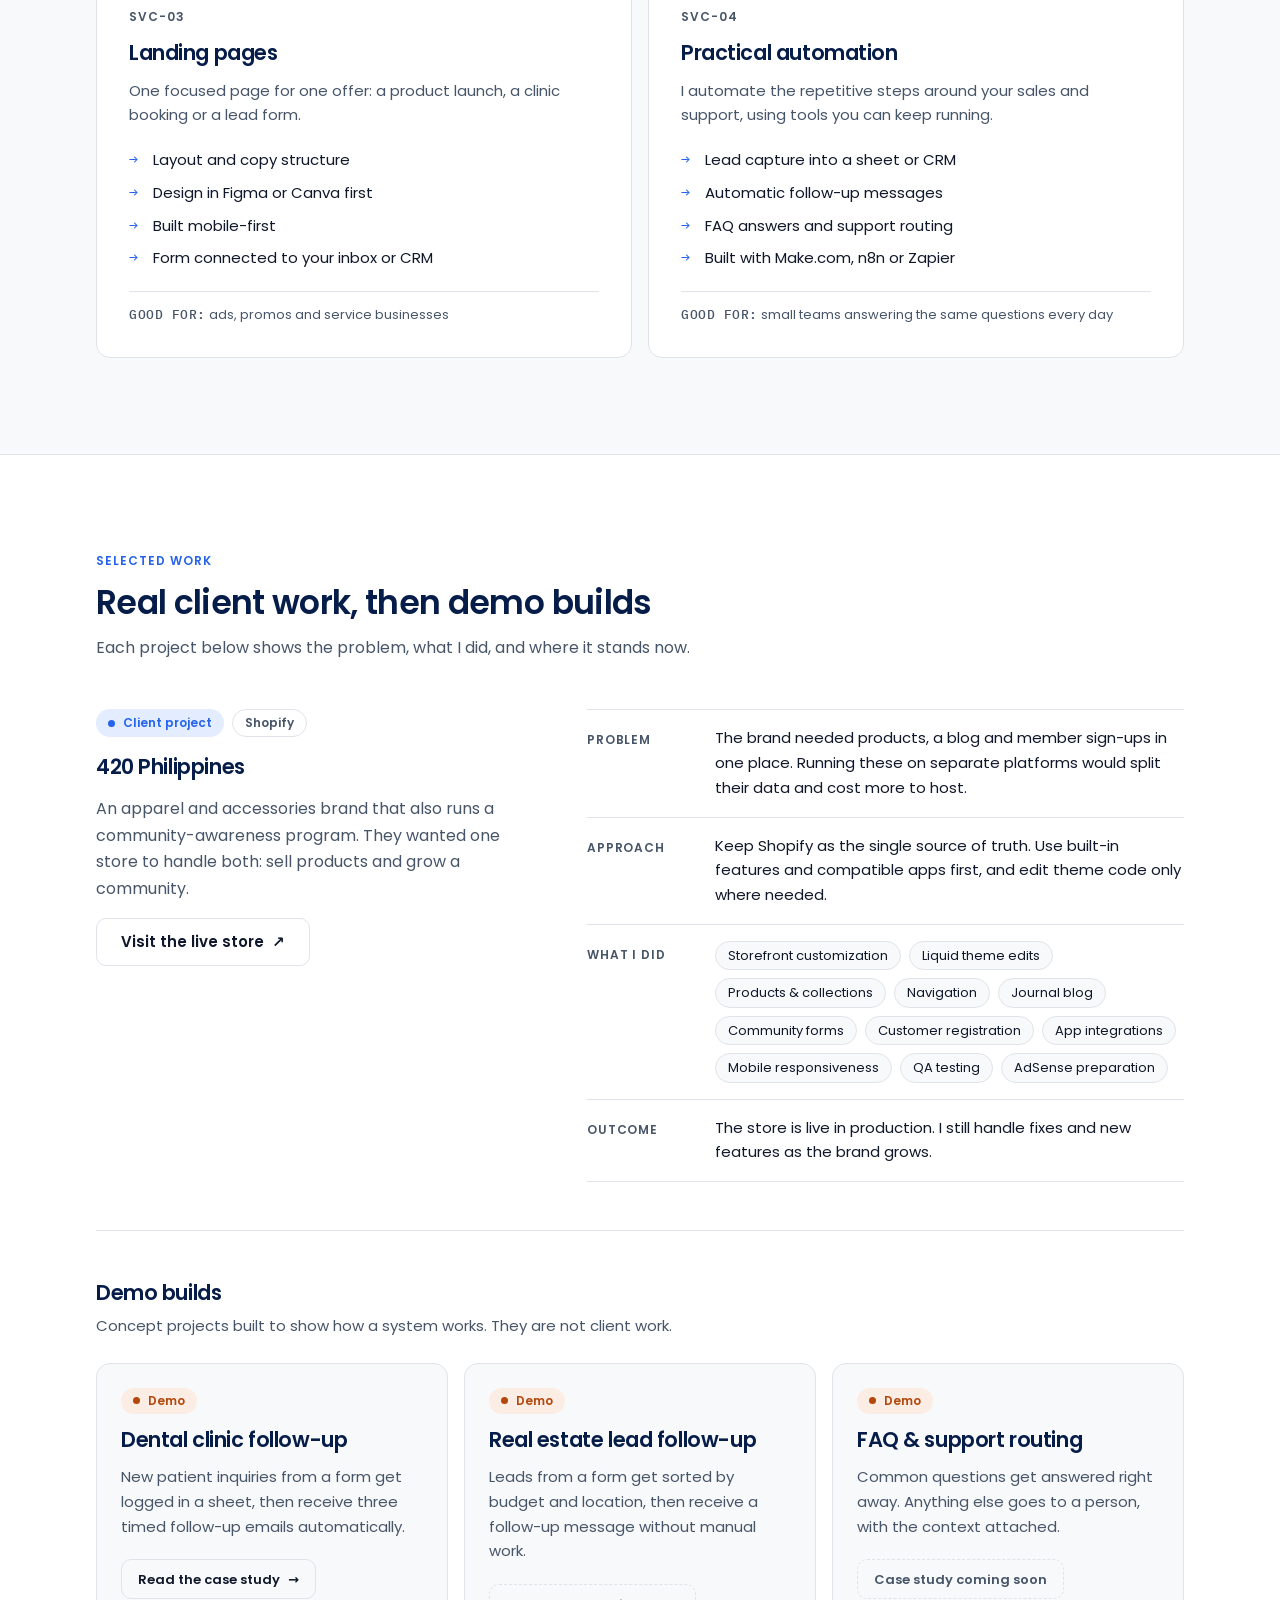
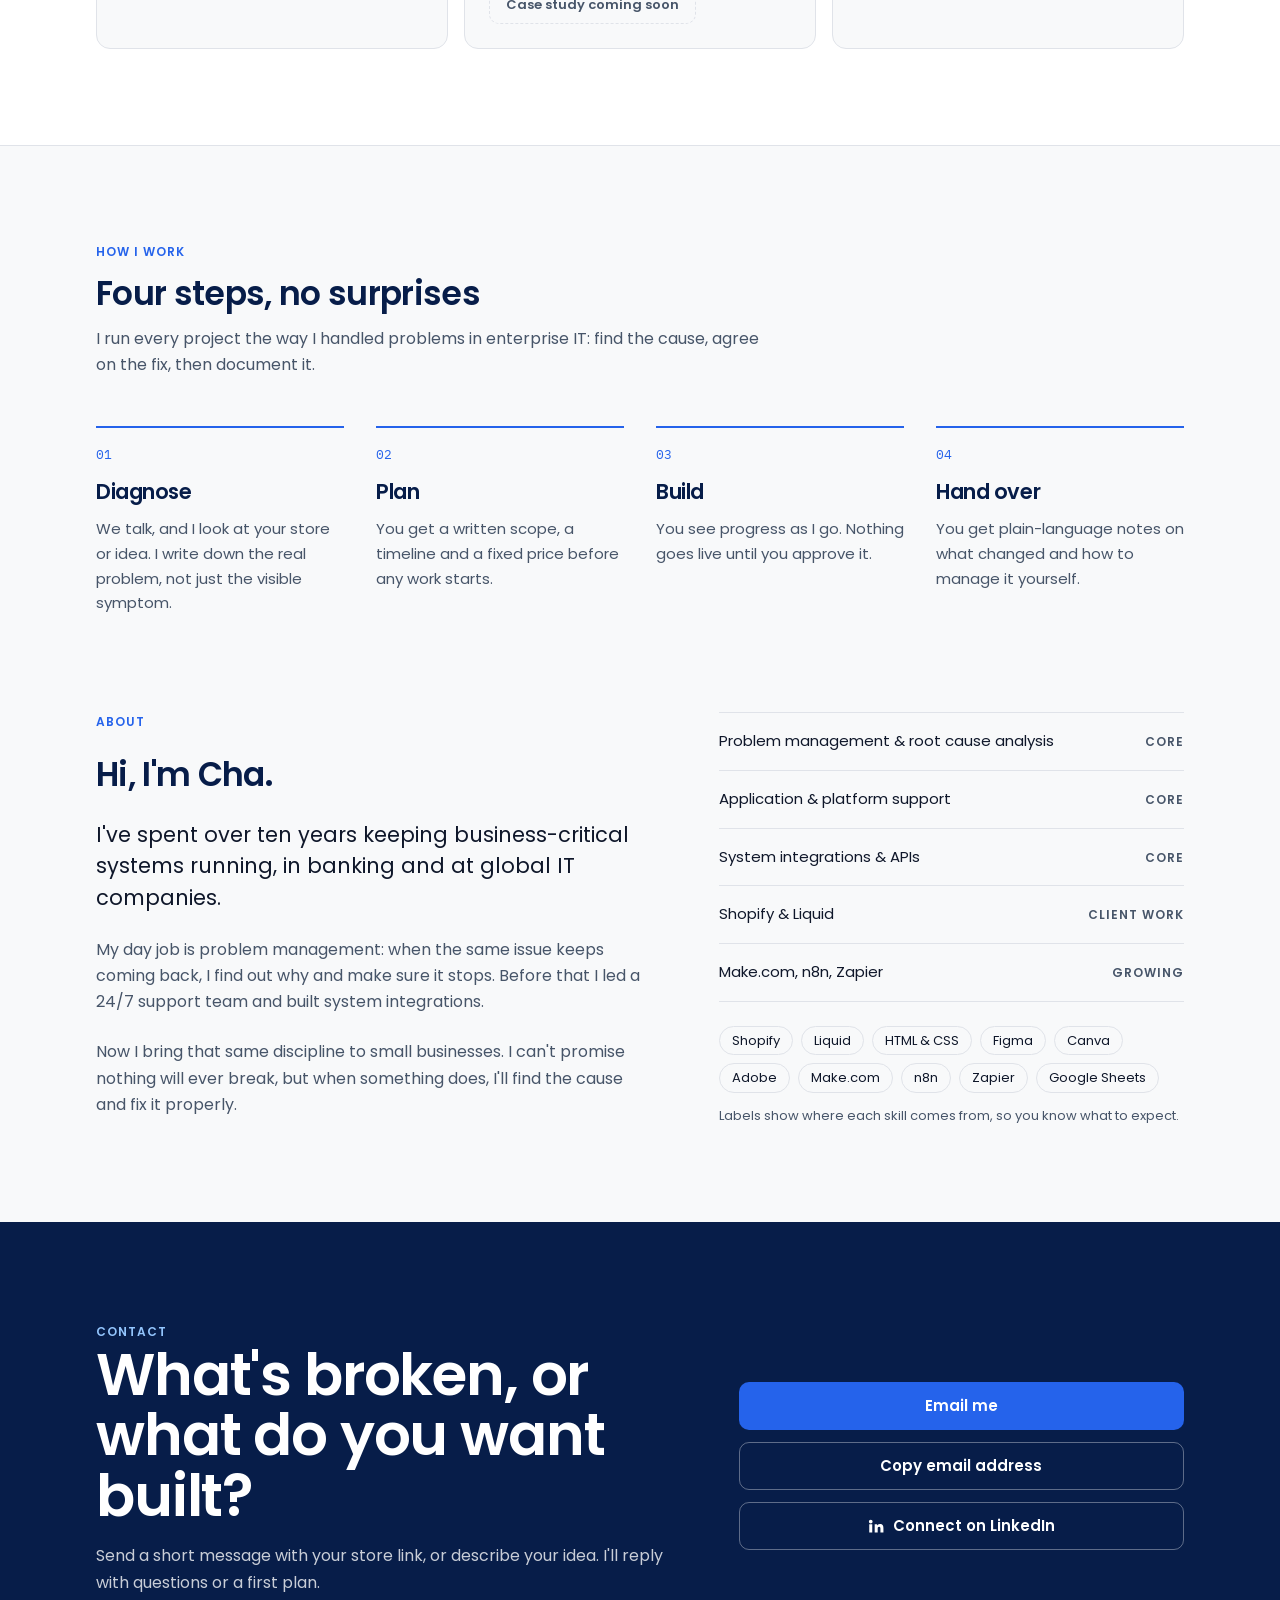
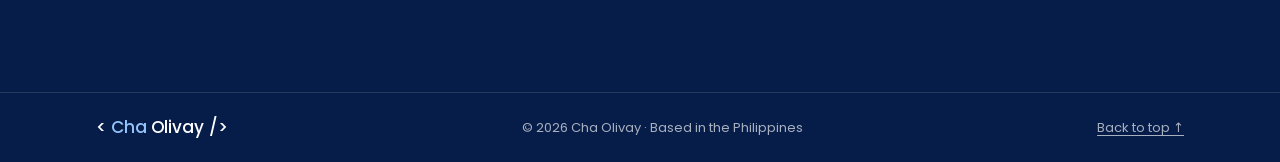
==== commit e1c7ff58: "Rebrand: navy/blue palette, Poppins, < Cha Olivay /> logo - Brand tokens from color.png: navy #071D4" ====
--- a/index.html
+++ b/index.html
@@ -8,10 +8,11 @@
   <meta property="og:title" content="Cha Olivay — Shopify & Ecommerce Systems">
   <meta property="og:description" content="Shopify stores and landing pages that work — and keep working.">
   <meta property="og:type" content="website">
-  <link rel="icon" href="data:image/svg+xml,%3Csvg xmlns='http://www.w3.org/2000/svg' viewBox='0 0 32 32'%3E%3Crect width='32' height='32' rx='7' fill='%230E1726'/%3E%3Ccircle cx='16' cy='16' r='6' fill='%2316A374'/%3E%3C/svg%3E">
+  <link rel="icon" type="image/svg+xml" href="assets/img/favicon.svg">
+  <meta name="theme-color" content="#071D49">
   <link rel="preconnect" href="https://fonts.googleapis.com">
   <link rel="preconnect" href="https://fonts.gstatic.com" crossorigin>
-  <link href="https://fonts.googleapis.com/css2?family=Bricolage+Grotesque:opsz,wght@12..96,500;12..96,650&family=IBM+Plex+Mono:wght@400;500&family=IBM+Plex+Sans:ital,wght@0,400;0,500;0,600;1,400&display=swap" rel="stylesheet">
+  <link href="https://fonts.googleapis.com/css2?family=Poppins:wght@400;500;600;700&family=IBM+Plex+Mono:wght@500&display=swap" rel="stylesheet">
 
   <link rel="stylesheet" href="assets/css/site.css">
 </head>
@@ -22,9 +23,10 @@
   <!-- ============================== HEADER ============================== -->
   <header class="site-header" id="top">
     <div class="wrap">
-      <a class="brand" href="#top" aria-label="Cha Olivay, back to top">
-        <span class="brand-mark" aria-hidden="true"></span>
-        Cha Olivay
+      <a class="logo" href="#top" aria-label="Cha Olivay, back to top">
+        <span class="logo-br" aria-hidden="true">&lt;</span>
+        <span><span class="logo-first">Cha</span> Olivay</span>
+        <span class="logo-br" aria-hidden="true">/&gt;</span>
       </a>
 
       <button class="nav-toggle" type="button" aria-expanded="false" aria-controls="site-nav" aria-label="Open menu">
@@ -49,9 +51,10 @@
 
     <!-- ============================== HERO ============================== -->
     <section class="hero" aria-labelledby="hero-title">
-      <div class="wrap hero-grid">
+      <div class="wrap">
+        <div class="hero-panel hero-grid">
         <div class="hero-copy">
-          <span class="label">Shopify · Landing pages · Practical automation</span>
+          <span class="hero-chip">Shopify · Landing pages · Automation</span>
           <h1 id="hero-title">Online stores that work — <em>and keep working.</em></h1>
           <p class="hero-lede">
             I build, fix and automate Shopify stores and landing pages for small businesses.
@@ -93,6 +96,7 @@
             </div>
           </dl>
         </article>
+        </div>
       </div>
     </section>
 
@@ -376,6 +380,11 @@
   <!-- ============================== FOOTER ============================== -->
   <footer class="site-footer">
     <div class="wrap">
+      <a class="logo logo--on-navy" href="#top" aria-label="Cha Olivay, home">
+        <span class="logo-br" aria-hidden="true">&lt;</span>
+          <span><span class="logo-first">Cha</span> Olivay</span>
+          <span class="logo-br" aria-hidden="true">/&gt;</span>
+      </a>
       <span>© <span id="year">2026</span> Cha Olivay · Based in the Philippines</span>
       <a href="#top">Back to top ↑</a>
     </div>
--- a/assets/css/site.css
+++ b/assets/css/site.css
@@ -3,30 +3,35 @@
    1. TOKENS — change colours and spacing here, nowhere else
    ============================================================ */
 :root {
-  /* Colour */
-  --bg:        #F4F6F8;   /* cool grey-white page */
-  --surface:   #FFFFFF;
-  --ink:       #0E1726;   /* near-black navy text */
-  --ink-soft:  #4A5566;   /* secondary text */
-  --line:      #DADFE6;
-  --accent:    #0B7A57;   /* "resolved" green */
-  --accent-ink:#FFFFFF;
-  --accent-bg: #E3F3EC;
-  --signal:    #B4470E;   /* "open problem" amber */
-  --signal-bg: #FBEDE3;
-  --focus:     #2563EB;
+  /* Colour — brand palette (from color.png) */
+  --bg:          #F8F9FA;   /* page */
+  --surface:     #FFFFFF;
+  --ink:         #0F172A;   /* body text, logo */
+  --heading:     #071D49;   /* headings */
+  --ink-soft:    #475569;   /* secondary text */
+  --line:        #E0E3E9;
+  --navy:        #071D49;   /* hero panel, contact, footer */
+  --on-navy:     #FFFFFF;
+  --sky:         #93C5FD;   /* pill tags, text on navy */
+  --accent:      #2563EB;   /* primary blue */
+  --accent-hover:#1D4ED8;
+  --accent-ink:  #FFFFFF;
+  --accent-bg:   #E3EDFF;
+  --signal:      #B4470E;   /* "demo / wait" amber */
+  --signal-bg:   #FBEDE3;
+  --focus:       #2563EB;
 
   /* Type — 1.25 scale on a 17px base */
-  --font-display: "Bricolage Grotesque", "Segoe UI", system-ui, sans-serif;
-  --font-body:    "IBM Plex Sans", "Segoe UI", system-ui, sans-serif;
+  --font-display: "Poppins", "Segoe UI", system-ui, sans-serif;
+  --font-body:    "Poppins", "Segoe UI", system-ui, sans-serif;
   --font-mono:    "IBM Plex Mono", ui-monospace, Consolas, monospace;
   --fs-xs:  0.8125rem;  /* 13 */
   --fs-sm:  0.9375rem;  /* 15 */
-  --fs-md:  1.0625rem;  /* 17 */
+  --fs-md:  1rem;       /* 16 — Poppins runs wide */
   --fs-lg:  1.3125rem;  /* 21 */
   --fs-xl:  1.625rem;   /* 26 */
   --fs-2xl: 2.0625rem;  /* 33 */
-  --fs-3xl: clamp(2.375rem, 1.6rem + 3.4vw, 3.875rem); /* 38 → 62 */
+  --fs-3xl: clamp(2.25rem, 1.5rem + 3.2vw, 3.625rem); /* 36 → 58 */
 
   /* Space — 4px base */
   --s-1: 0.25rem; --s-2: 0.5rem;  --s-3: 0.75rem; --s-4: 1rem;
@@ -34,6 +39,7 @@
   --s-9: 6rem;
 
   --radius: 10px;
+  --radius-lg: 24px;
   --wrap: 72rem;
   --measure: 68ch;
   --ease: cubic-bezier(.2, .7, .2, 1);
@@ -41,17 +47,20 @@
 
 @media (prefers-color-scheme: dark) {
   :root {
-    --bg:        #0D131C;
-    --surface:   #151D29;
-    --ink:       #E7ECF2;
-    --ink-soft:  #9AA6B6;
-    --line:      #253142;
-    --accent:    #2FBF8A;
-    --accent-ink:#06150F;
-    --accent-bg: #10291F;
-    --signal:    #F08A4B;
-    --signal-bg: #2A1A10;
-    --focus:     #7AA7FF;
+    --bg:          #050E24;
+    --surface:     #0C1A3A;
+    --ink:         #E6ECF7;
+    --heading:     #FFFFFF;
+    --ink-soft:    #A3B2CC;
+    --line:        #1D2E55;
+    --navy:        #0A1838;
+    --accent:      #4F86F7;
+    --accent-hover:#6E9BFA;
+    --accent-ink:  #FFFFFF;
+    --accent-bg:   #132A5E;
+    --signal:      #F08A4B;
+    --signal-bg:   #2A1A10;
+    --focus:       #93C5FD;
   }
 }
 
@@ -66,17 +75,18 @@
   color: var(--ink);
   font-family: var(--font-body);
   font-size: var(--fs-md);
-  line-height: 1.6;
+  line-height: 1.65;
   -webkit-font-smoothing: antialiased;
 }
 h1, h2, h3 {
   font-family: var(--font-display);
-  font-weight: 650;
+  font-weight: 600;
   letter-spacing: -0.02em;
+  color: var(--heading);
   margin: 0;
 }
-h1 { font-size: var(--fs-3xl); line-height: 1.05; }
-h2 { font-size: var(--fs-2xl); line-height: 1.15; }
+h1 { font-size: var(--fs-3xl); line-height: 1.1; font-weight: 700; }
+h2 { font-size: var(--fs-2xl); line-height: 1.2; }
 h3 { font-size: var(--fs-lg);  line-height: 1.3; }
 p  { margin: 0; max-width: var(--measure); }
 a  { color: inherit; }
@@ -89,25 +99,25 @@
 
 .skip {
   position: absolute; left: var(--s-4); top: -100px;
-  background: var(--ink); color: var(--bg); padding: var(--s-2) var(--s-4);
+  background: var(--accent); color: var(--accent-ink); padding: var(--s-2) var(--s-4);
   border-radius: var(--radius); z-index: 100; text-decoration: none;
 }
 .skip:focus { top: var(--s-4); }
 
 /* Mono label used as section eyebrow and ticket IDs */
 .label {
-  font-family: var(--font-mono);
-  font-size: var(--fs-xs);
-  font-weight: 500;
-  letter-spacing: 0.04em;
+  font-family: var(--font-body);
+  font-size: 0.75rem;
+  font-weight: 600;
+  letter-spacing: 0.08em;
   text-transform: uppercase;
   color: var(--ink-soft);
 }
 
 .tag {
   display: inline-flex; align-items: center; gap: var(--s-2);
-  font-family: var(--font-mono); font-size: var(--fs-xs); font-weight: 500;
-  padding: 2px var(--s-2); border-radius: 999px;
+  font-family: var(--font-body); font-size: 0.75rem; font-weight: 600;
+  padding: 3px var(--s-3); border-radius: 999px;
   background: var(--accent-bg); color: var(--accent);
   white-space: nowrap;
 }
@@ -123,16 +133,16 @@
 .btn {
   display: inline-flex; align-items: center; justify-content: center; gap: var(--s-2);
   min-height: 48px; padding: 0 var(--s-5);
-  font: 500 var(--fs-sm)/1 var(--font-body);
+  font: 600 var(--fs-sm)/1 var(--font-body);
   border-radius: var(--radius); text-decoration: none; cursor: pointer;
   border: 1px solid transparent;
   transition: transform .2s var(--ease), background-color .2s var(--ease), border-color .2s var(--ease);
 }
 .btn:hover { transform: translateY(-1px); }
-.btn--primary { background: var(--ink); color: var(--bg); }
-.btn--primary:hover { background: var(--accent); color: var(--accent-ink); }
+.btn--primary { background: var(--accent); color: var(--accent-ink); }
+.btn--primary:hover { background: var(--accent-hover); }
 .btn--ghost { background: transparent; color: var(--ink); border-color: var(--line); }
-.btn--ghost:hover { border-color: var(--ink); }
+.btn--ghost:hover { border-color: var(--accent); color: var(--accent); }
 .btn[aria-disabled="true"] {
   color: var(--ink-soft); border-style: dashed; cursor: not-allowed; transform: none;
 }
@@ -168,16 +178,19 @@
   display: flex; align-items: center; justify-content: space-between;
   min-height: 64px; gap: var(--s-4);
 }
-.brand {
-  display: inline-flex; align-items: center; gap: var(--s-3);
-  font-family: var(--font-display); font-weight: 650; font-size: var(--fs-md);
-  text-decoration: none; letter-spacing: -0.01em;
-}
-.brand-mark {
-  width: 28px; height: 28px; border-radius: 7px; background: var(--ink);
-  display: grid; place-items: center;
-}
-.brand-mark::after { content: ""; width: 10px; height: 10px; border-radius: 50%; background: var(--accent); }
+/* Logo: < Cha Olivay />  — set in Poppins, "Cha" in primary blue */
+.logo {
+  display: inline-flex; align-items: baseline; gap: 0.32em;
+  font-family: var(--font-display); font-weight: 500; font-size: 1.25rem; line-height: 1;
+  color: var(--ink); text-decoration: none; letter-spacing: -0.01em; white-space: nowrap;
+}
+.logo-first { color: var(--accent); }
+.logo-br { font-weight: 500; transition: transform .25s var(--ease); }
+.logo:hover .logo-br:first-child { transform: translateX(-3px); }
+.logo:hover .logo-br:last-child  { transform: translateX(3px); }
+.logo--on-navy { color: var(--on-navy); font-size: 1.0625rem; }
+.logo--on-navy .logo-first { color: var(--sky); }
+@media (prefers-reduced-motion: reduce) { .logo-br { transition: none; } }
 
 .nav-toggle {
   display: inline-flex; align-items: center; justify-content: center;
@@ -200,7 +213,7 @@
 }
 .site-nav a:hover { color: var(--ink); }
 .site-nav .nav-cta { margin-top: var(--s-3); }
-.site-nav .nav-cta a { color: var(--bg); padding: 0 var(--s-5); display: inline-flex; }
+.site-nav .nav-cta a { color: var(--accent-ink); padding: 0 var(--s-5); display: inline-flex; }
 
 @media (min-width: 860px) {
   .nav-toggle { display: none; }
@@ -216,26 +229,50 @@
 /* ============================================================
    4. HERO
    ============================================================ */
-.hero { padding-top: var(--s-7); }
+.hero { padding-top: var(--s-4); padding-bottom: var(--s-7); }
+@media (min-width: 640px) { .hero { padding-top: var(--s-5); } }
 .hero-grid { display: grid; gap: var(--s-7); align-items: center; }
 @media (min-width: 960px) {
-  .hero { padding-top: var(--s-8); }
   .hero-grid { grid-template-columns: 1.25fr 1fr; gap: var(--s-8); }
 }
+
+/* The navy panel from the brand reference */
+.hero-panel {
+  background: var(--navy); color: var(--on-navy);
+  border-radius: var(--radius-lg);
+  padding: var(--s-7) var(--s-5);
+  box-shadow: 0 30px 60px -40px rgba(7, 29, 73, .6);
+}
+@media (min-width: 640px) { .hero-panel { padding: var(--s-8) var(--s-7); } }
+@media (min-width: 1080px) { .hero-panel { padding: var(--s-9) var(--s-8); } }
+.hero-panel h1 { color: var(--on-navy); }
+.hero-panel h1 em { font-style: normal; color: var(--sky); }
+
 .hero-copy { display: grid; gap: var(--s-5); }
-.hero h1 em { font-style: normal; color: var(--accent); }
-.hero-lede { font-size: var(--fs-lg); line-height: 1.5; color: var(--ink-soft); max-width: 34ch; }
+.hero-chip {
+  justify-self: start;
+  background: var(--sky); color: var(--navy);
+  font-size: 0.75rem; font-weight: 600; letter-spacing: 0.06em; text-transform: uppercase;
+  padding: var(--s-2) var(--s-4); border-radius: 999px; line-height: 1.4;
+}
+.hero-lede { font-size: var(--fs-lg); line-height: 1.55; color: var(--sky); max-width: 34ch; }
 @media (min-width: 640px) { .hero-lede { max-width: 44ch; } }
 .hero-actions { display: flex; flex-wrap: wrap; gap: var(--s-3); padding-top: var(--s-2); }
+.hero-panel .btn--ghost { color: var(--on-navy); border: 2px solid var(--on-navy); }
+.hero-panel .btn--ghost:hover { background: var(--on-navy); color: var(--navy); border-color: var(--on-navy); }
 .hero-facts {
   list-style: none; display: flex; flex-wrap: wrap; gap: var(--s-2) var(--s-5);
-  padding-top: var(--s-4); border-top: 1px solid var(--line);
-  font-size: var(--fs-sm); color: var(--ink-soft);
-}
-.hero-facts strong { color: var(--ink); font-weight: 600; }
+  padding-top: var(--s-2);
+  font-size: var(--fs-xs); color: #CBD5E1;
+}
+.hero-facts li { display: inline-flex; align-items: center; gap: var(--s-2); }
+.hero-facts li::before { content: ""; width: 10px; height: 10px; border-radius: 50%; background: #A5D9EF; flex: none; }
+.hero-facts strong { color: var(--on-navy); font-weight: 600; }
+.hero-panel .casefile { box-shadow: 0 30px 60px -30px rgba(0, 0, 0, .55); border-color: transparent; }
 
 /* Case-file card — the signature element */
 .casefile {
+  color: var(--ink);
   background: var(--surface); border: 1px solid var(--line); border-radius: 14px;
   box-shadow: 0 1px 0 var(--line), 0 24px 48px -28px rgba(14, 23, 38, .28);
   overflow: hidden;
@@ -329,7 +366,7 @@
 .steps { list-style: none; display: grid; gap: var(--s-5); counter-reset: step; }
 @media (min-width: 760px) { .steps { grid-template-columns: repeat(2, 1fr); gap: var(--s-6); } }
 @media (min-width: 1080px) { .steps { grid-template-columns: repeat(4, 1fr); } }
-.step { display: grid; gap: var(--s-3); align-content: start; padding-top: var(--s-4); border-top: 2px solid var(--ink); }
+.step { display: grid; gap: var(--s-3); align-content: start; padding-top: var(--s-4); border-top: 2px solid var(--accent); }
 .step p { color: var(--ink-soft); font-size: var(--fs-sm); }
 .step .num { font-family: var(--font-mono); font-size: var(--fs-xs); color: var(--accent); }
 
@@ -354,30 +391,31 @@
 /* ============================================================
    9. CONTACT
    ============================================================ */
-.contact { background: var(--ink); color: var(--bg); }
-.contact .label { color: color-mix(in srgb, var(--bg) 65%, transparent); }
+.contact { background: var(--navy); color: var(--on-navy); }
+.contact h2 { color: var(--on-navy); }
+.contact .label { color: var(--sky); }
 .contact-grid { display: grid; gap: var(--s-6); }
 @media (min-width: 960px) { .contact-grid { grid-template-columns: 1.3fr 1fr; align-items: end; gap: var(--s-8); } }
 .contact h2 { font-size: var(--fs-3xl); line-height: 1.05; }
-.contact p { color: color-mix(in srgb, var(--bg) 72%, transparent); margin-top: var(--s-4); }
+.contact p { color: color-mix(in srgb, var(--on-navy) 78%, transparent); margin-top: var(--s-4); }
 .contact-actions { display: grid; gap: var(--s-3); }
 .contact .btn--primary { background: var(--accent); color: var(--accent-ink); }
-.contact .btn--primary:hover { background: var(--bg); color: var(--ink); }
-.contact .btn--ghost { color: var(--bg); border-color: color-mix(in srgb, var(--bg) 30%, transparent); }
-.contact .btn--ghost:hover { border-color: var(--bg); }
+.contact .btn--primary:hover { background: var(--on-navy); color: var(--navy); }
+.contact .btn--ghost { color: var(--on-navy); border-color: color-mix(in srgb, var(--on-navy) 35%, transparent); }
+.contact .btn--ghost:hover { border-color: var(--on-navy); color: var(--on-navy); }
 .copy-status { min-height: 1.4em; font-family: var(--font-mono); font-size: var(--fs-xs); }
-.copy-status.is-ok { color: var(--accent); }
+.copy-status.is-ok { color: var(--sky); }
 .copy-status.is-error { color: var(--signal); }
 .btn-icon { width: 18px; height: 18px; flex: none; }
 .btn--sm { min-height: 40px; padding: 0 var(--s-4); font-size: var(--fs-xs); flex: 1 1 0; }
 .email-options {
   display: grid; gap: var(--s-2);
   padding: var(--s-4); border-radius: var(--radius);
-  border: 1px solid color-mix(in srgb, var(--bg) 18%, transparent);
+  border: 1px solid color-mix(in srgb, var(--on-navy) 20%, transparent);
   animation: drop .25s var(--ease);
 }
 .email-options[hidden] { display: none; }
-.contact .email-options-label { margin: 0; font-size: var(--fs-xs); font-family: var(--font-mono); text-transform: uppercase; letter-spacing: .04em; }
+.contact .email-options-label { margin: 0; font-size: var(--fs-xs); font-weight: 600; text-transform: uppercase; letter-spacing: .08em; color: var(--sky); }
 .email-options-row { display: flex; flex-wrap: wrap; gap: var(--s-2); }
 @keyframes drop { from { opacity: 0; transform: translateY(-6px); } to { opacity: 1; transform: none; } }
 @media (prefers-reduced-motion: reduce) { .email-options { animation: none; } }
@@ -385,8 +423,8 @@
 /* ============================================================
    10. FOOTER
    ============================================================ */
-.site-footer { background: var(--ink); color: color-mix(in srgb, var(--bg) 60%, transparent); border-top: 1px solid color-mix(in srgb, var(--bg) 12%, transparent); }
-.site-footer .wrap { display: flex; flex-wrap: wrap; justify-content: space-between; gap: var(--s-3); padding-top: var(--s-5); padding-bottom: var(--s-5); font-size: var(--fs-xs); }
+.site-footer { background: var(--navy); color: color-mix(in srgb, var(--on-navy) 65%, transparent); border-top: 1px solid color-mix(in srgb, var(--on-navy) 12%, transparent); }
+.site-footer .wrap { display: flex; flex-wrap: wrap; justify-content: space-between; gap: var(--s-3); padding-top: var(--s-5); padding-bottom: var(--s-5); font-size: var(--fs-xs); align-items: center; }
 .site-footer a { text-underline-offset: 3px; }
 
 /* ============================================================
@@ -516,3 +554,18 @@
 .cs-divider { border: 0; border-top: 1px solid var(--line); margin: 0; }
 .swipe-hint { color: var(--signal); }
 @media (min-width: 900px) { .swipe-hint { display: none; } }
+
+/* ============================================================
+   12. BRAND ACCENTS
+   ============================================================ */
+.section-head > .label,
+.cs-block-head > .label,
+.about-copy > .label,
+.demos-head .label { color: var(--accent); }
+::selection { background: var(--sky); color: var(--navy); }
+
+/* Case study hero bits that sit on the navy panel */
+.hero-panel .cs-meta { border-top-color: color-mix(in srgb, var(--on-navy) 15%, transparent); }
+.hero-panel .cs-meta .label { color: var(--sky); }
+.hero-panel .cs-meta dd { color: var(--on-navy); }
+.hero-panel .tag--muted { color: var(--sky); border-color: color-mix(in srgb, var(--sky) 45%, transparent); }
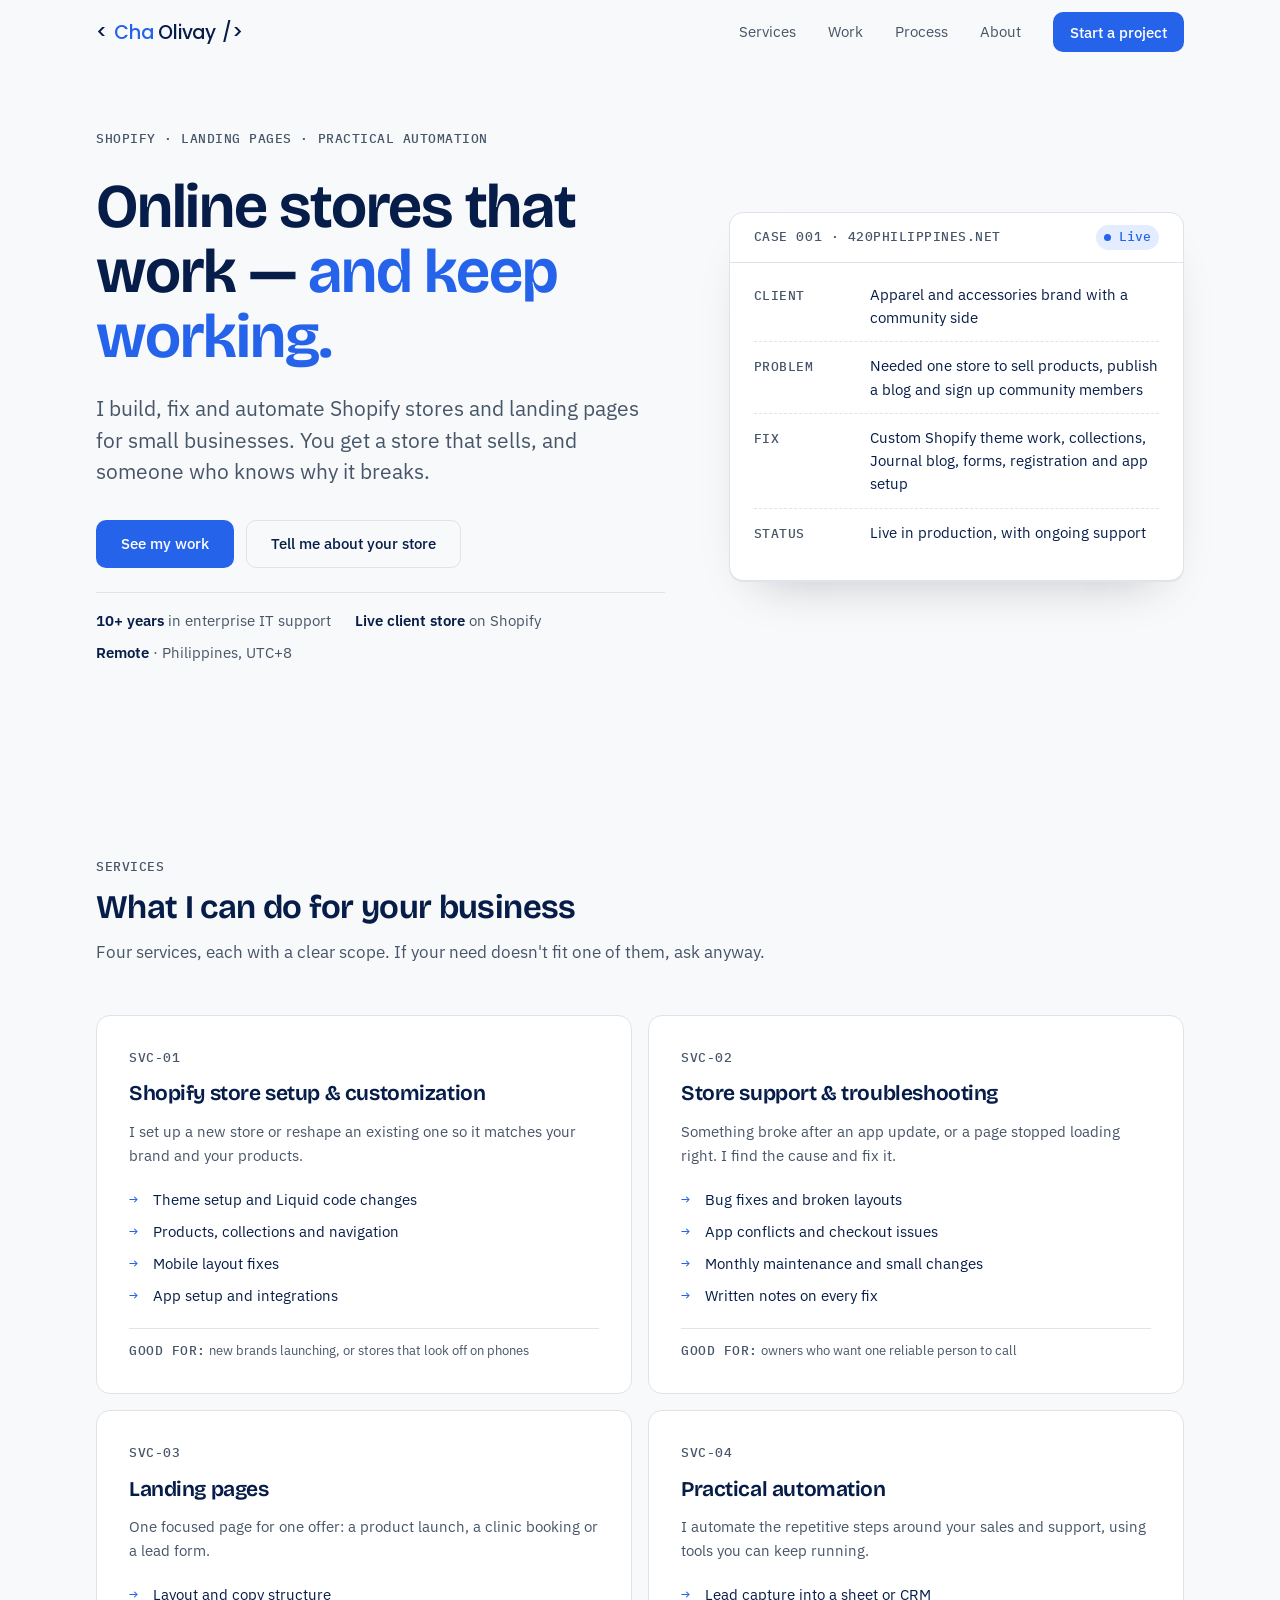
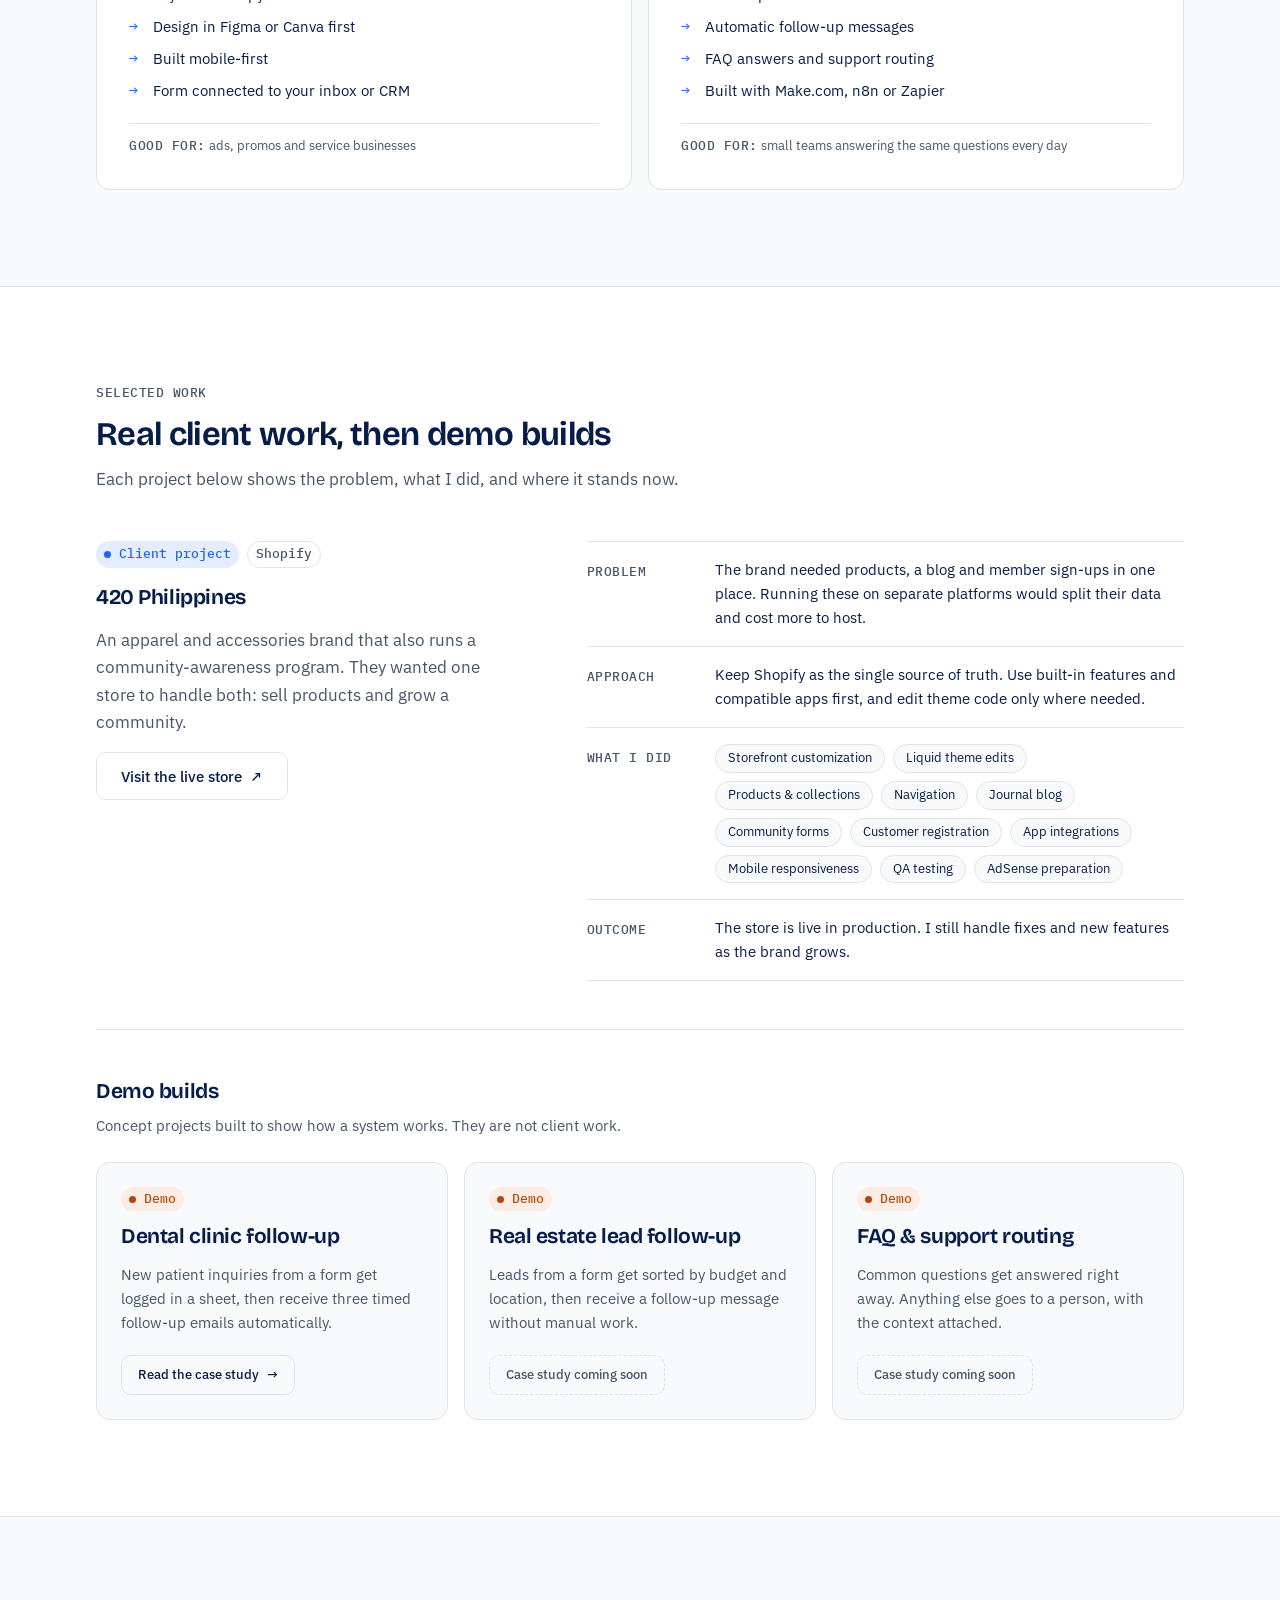
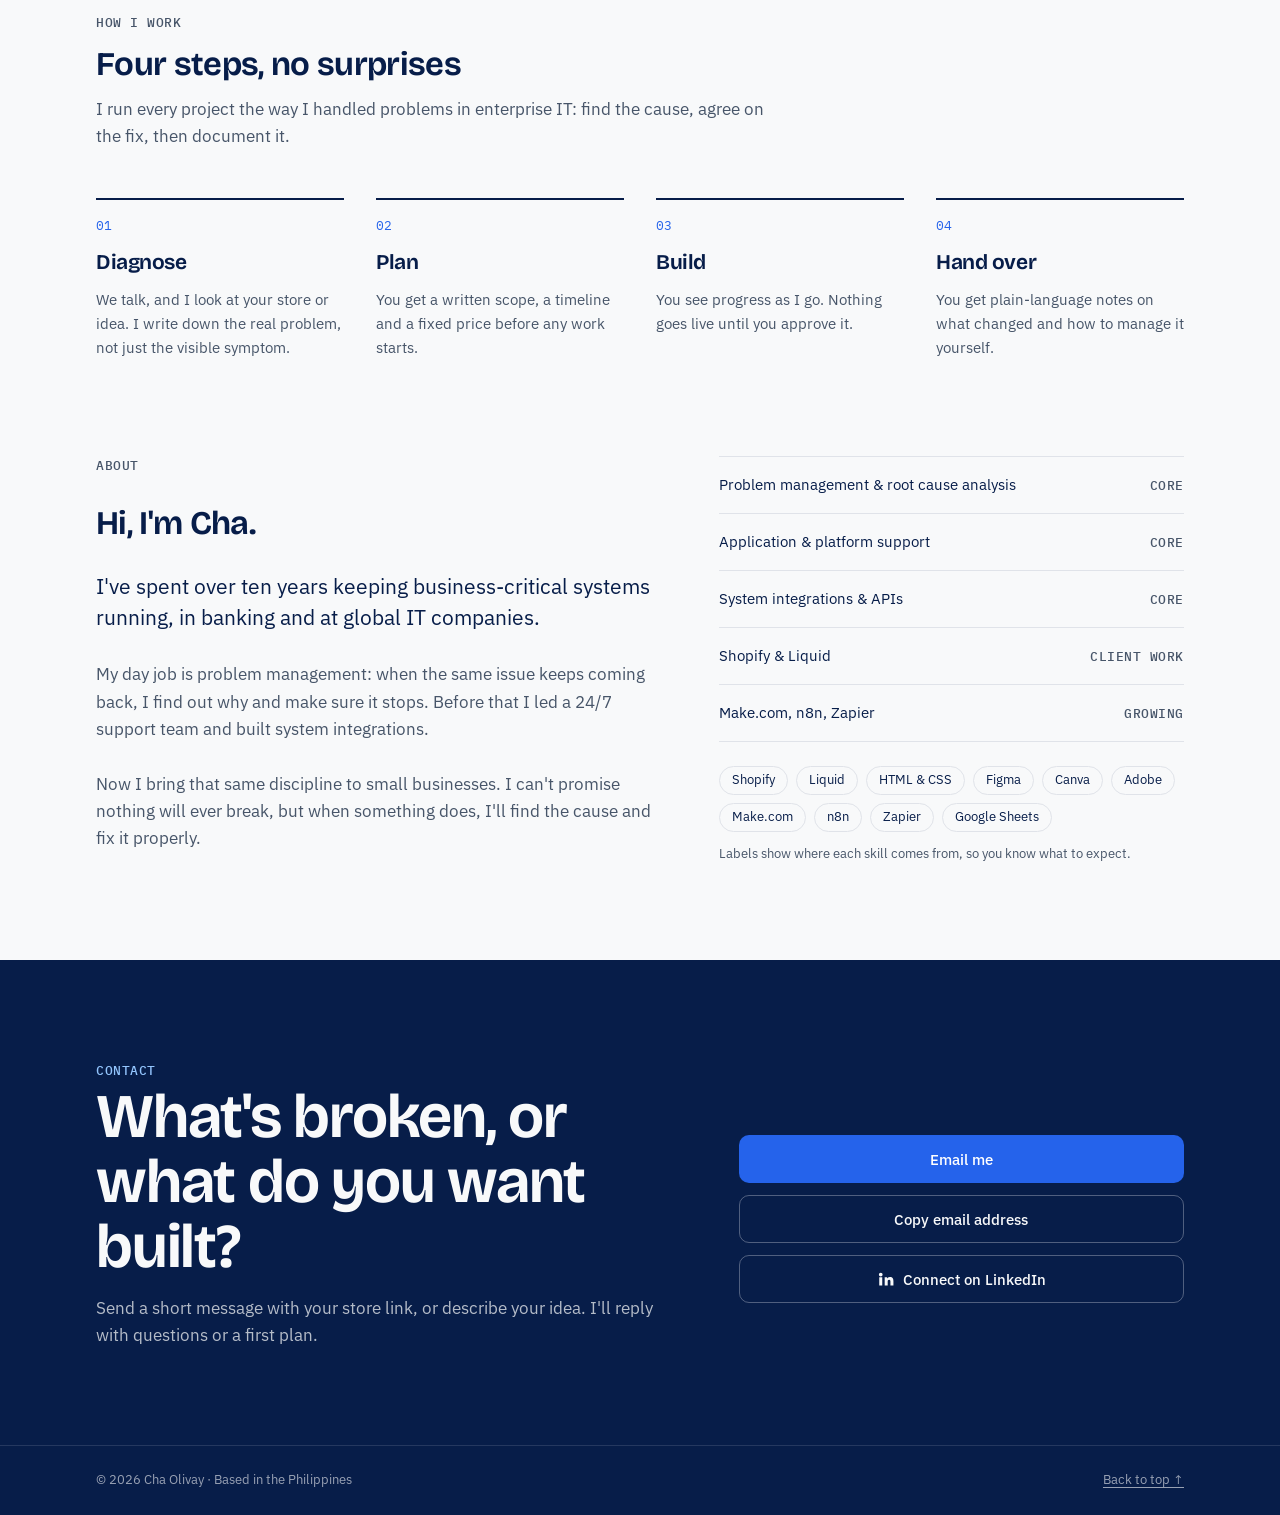
==== commit 5361a613: "Restore previous fonts and layout; keep brand colours and logo Reverts the navy hero panel, Poppins " ====
--- a/index.html
+++ b/index.html
@@ -12,9 +12,9 @@
   <meta name="theme-color" content="#071D49">
   <link rel="preconnect" href="https://fonts.googleapis.com">
   <link rel="preconnect" href="https://fonts.gstatic.com" crossorigin>
-  <link href="https://fonts.googleapis.com/css2?family=Poppins:wght@400;500;600;700&family=IBM+Plex+Mono:wght@500&display=swap" rel="stylesheet">
-
-  <link rel="stylesheet" href="assets/css/site.css">
+  <link href="https://fonts.googleapis.com/css2?family=Bricolage+Grotesque:opsz,wght@12..96,500;12..96,650&family=IBM+Plex+Mono:wght@400;500&family=IBM+Plex+Sans:ital,wght@0,400;0,500;0,600;1,400&family=Poppins:wght@500&display=swap" rel="stylesheet">
+
+  <link rel="stylesheet" href="assets/css/site.css?v=3">
 </head>
 
 <body>
@@ -51,10 +51,9 @@
 
     <!-- ============================== HERO ============================== -->
     <section class="hero" aria-labelledby="hero-title">
-      <div class="wrap">
-        <div class="hero-panel hero-grid">
+      <div class="wrap hero-grid">
         <div class="hero-copy">
-          <span class="hero-chip">Shopify · Landing pages · Automation</span>
+          <span class="label">Shopify · Landing pages · Practical automation</span>
           <h1 id="hero-title">Online stores that work — <em>and keep working.</em></h1>
           <p class="hero-lede">
             I build, fix and automate Shopify stores and landing pages for small businesses.
@@ -96,7 +95,6 @@
             </div>
           </dl>
         </article>
-        </div>
       </div>
     </section>
 
@@ -380,17 +378,12 @@
   <!-- ============================== FOOTER ============================== -->
   <footer class="site-footer">
     <div class="wrap">
-      <a class="logo logo--on-navy" href="#top" aria-label="Cha Olivay, home">
-        <span class="logo-br" aria-hidden="true">&lt;</span>
-          <span><span class="logo-first">Cha</span> Olivay</span>
-          <span class="logo-br" aria-hidden="true">/&gt;</span>
-      </a>
       <span>© <span id="year">2026</span> Cha Olivay · Based in the Philippines</span>
       <a href="#top">Back to top ↑</a>
     </div>
   </footer>
 
-  <script src="assets/js/site.js"></script>
+  <script src="assets/js/site.js?v=3"></script>
   <script>
     (function () {
       // Copy email, with clear success and failure messages
--- a/assets/css/site.css
+++ b/assets/css/site.css
@@ -3,35 +3,32 @@
    1. TOKENS — change colours and spacing here, nowhere else
    ============================================================ */
 :root {
-  /* Colour — brand palette (from color.png) */
-  --bg:          #F8F9FA;   /* page */
-  --surface:     #FFFFFF;
-  --ink:         #0F172A;   /* body text, logo */
-  --heading:     #071D49;   /* headings */
-  --ink-soft:    #475569;   /* secondary text */
-  --line:        #E0E3E9;
-  --navy:        #071D49;   /* hero panel, contact, footer */
-  --on-navy:     #FFFFFF;
-  --sky:         #93C5FD;   /* pill tags, text on navy */
-  --accent:      #2563EB;   /* primary blue */
-  --accent-hover:#1D4ED8;
-  --accent-ink:  #FFFFFF;
-  --accent-bg:   #E3EDFF;
-  --signal:      #B4470E;   /* "demo / wait" amber */
-  --signal-bg:   #FBEDE3;
-  --focus:       #2563EB;
+  /* Colour */
+  /* Brand palette from color.png */
+  --bg:        #F8F9FA;   /* page */
+  --surface:   #FFFFFF;
+  --ink:       #071D49;   /* navy: text, dark sections */
+  --ink-soft:  #475569;   /* secondary text */
+  --line:      #E0E3E9;
+  --accent:    #2563EB;   /* primary blue */
+  --accent-ink:#FFFFFF;
+  --accent-bg: #E3EDFF;
+  --sky:       #93C5FD;   /* light blue on navy */
+  --signal:    #B4470E;   /* "open problem" amber */
+  --signal-bg: #FBEDE3;
+  --focus:     #2563EB;
 
   /* Type — 1.25 scale on a 17px base */
-  --font-display: "Poppins", "Segoe UI", system-ui, sans-serif;
-  --font-body:    "Poppins", "Segoe UI", system-ui, sans-serif;
+  --font-display: "Bricolage Grotesque", "Segoe UI", system-ui, sans-serif;
+  --font-body:    "IBM Plex Sans", "Segoe UI", system-ui, sans-serif;
   --font-mono:    "IBM Plex Mono", ui-monospace, Consolas, monospace;
   --fs-xs:  0.8125rem;  /* 13 */
   --fs-sm:  0.9375rem;  /* 15 */
-  --fs-md:  1rem;       /* 16 — Poppins runs wide */
+  --fs-md:  1.0625rem;  /* 17 */
   --fs-lg:  1.3125rem;  /* 21 */
   --fs-xl:  1.625rem;   /* 26 */
   --fs-2xl: 2.0625rem;  /* 33 */
-  --fs-3xl: clamp(2.25rem, 1.5rem + 3.2vw, 3.625rem); /* 36 → 58 */
+  --fs-3xl: clamp(2.375rem, 1.6rem + 3.4vw, 3.875rem); /* 38 → 62 */
 
   /* Space — 4px base */
   --s-1: 0.25rem; --s-2: 0.5rem;  --s-3: 0.75rem; --s-4: 1rem;
@@ -39,7 +36,6 @@
   --s-9: 6rem;
 
   --radius: 10px;
-  --radius-lg: 24px;
   --wrap: 72rem;
   --measure: 68ch;
   --ease: cubic-bezier(.2, .7, .2, 1);
@@ -47,20 +43,17 @@
 
 @media (prefers-color-scheme: dark) {
   :root {
-    --bg:          #050E24;
-    --surface:     #0C1A3A;
-    --ink:         #E6ECF7;
-    --heading:     #FFFFFF;
-    --ink-soft:    #A3B2CC;
-    --line:        #1D2E55;
-    --navy:        #0A1838;
-    --accent:      #4F86F7;
-    --accent-hover:#6E9BFA;
-    --accent-ink:  #FFFFFF;
-    --accent-bg:   #132A5E;
-    --signal:      #F08A4B;
-    --signal-bg:   #2A1A10;
-    --focus:       #93C5FD;
+    --bg:        #050E24;
+    --surface:   #0C1A3A;
+    --ink:       #E6ECF7;
+    --ink-soft:  #A3B2CC;
+    --line:      #1D2E55;
+    --accent:    #4F86F7;
+    --accent-ink:#FFFFFF;
+    --accent-bg: #132A5E;
+    --signal:    #F08A4B;
+    --signal-bg: #2A1A10;
+    --focus:     #7AA7FF;
   }
 }
 
@@ -75,18 +68,17 @@
   color: var(--ink);
   font-family: var(--font-body);
   font-size: var(--fs-md);
-  line-height: 1.65;
+  line-height: 1.6;
   -webkit-font-smoothing: antialiased;
 }
 h1, h2, h3 {
   font-family: var(--font-display);
-  font-weight: 600;
+  font-weight: 650;
   letter-spacing: -0.02em;
-  color: var(--heading);
   margin: 0;
 }
-h1 { font-size: var(--fs-3xl); line-height: 1.1; font-weight: 700; }
-h2 { font-size: var(--fs-2xl); line-height: 1.2; }
+h1 { font-size: var(--fs-3xl); line-height: 1.05; }
+h2 { font-size: var(--fs-2xl); line-height: 1.15; }
 h3 { font-size: var(--fs-lg);  line-height: 1.3; }
 p  { margin: 0; max-width: var(--measure); }
 a  { color: inherit; }
@@ -99,25 +91,25 @@
 
 .skip {
   position: absolute; left: var(--s-4); top: -100px;
-  background: var(--accent); color: var(--accent-ink); padding: var(--s-2) var(--s-4);
+  background: var(--ink); color: var(--bg); padding: var(--s-2) var(--s-4);
   border-radius: var(--radius); z-index: 100; text-decoration: none;
 }
 .skip:focus { top: var(--s-4); }
 
 /* Mono label used as section eyebrow and ticket IDs */
 .label {
-  font-family: var(--font-body);
-  font-size: 0.75rem;
-  font-weight: 600;
-  letter-spacing: 0.08em;
+  font-family: var(--font-mono);
+  font-size: var(--fs-xs);
+  font-weight: 500;
+  letter-spacing: 0.04em;
   text-transform: uppercase;
   color: var(--ink-soft);
 }
 
 .tag {
   display: inline-flex; align-items: center; gap: var(--s-2);
-  font-family: var(--font-body); font-size: 0.75rem; font-weight: 600;
-  padding: 3px var(--s-3); border-radius: 999px;
+  font-family: var(--font-mono); font-size: var(--fs-xs); font-weight: 500;
+  padding: 2px var(--s-2); border-radius: 999px;
   background: var(--accent-bg); color: var(--accent);
   white-space: nowrap;
 }
@@ -133,16 +125,16 @@
 .btn {
   display: inline-flex; align-items: center; justify-content: center; gap: var(--s-2);
   min-height: 48px; padding: 0 var(--s-5);
-  font: 600 var(--fs-sm)/1 var(--font-body);
+  font: 500 var(--fs-sm)/1 var(--font-body);
   border-radius: var(--radius); text-decoration: none; cursor: pointer;
   border: 1px solid transparent;
   transition: transform .2s var(--ease), background-color .2s var(--ease), border-color .2s var(--ease);
 }
 .btn:hover { transform: translateY(-1px); }
 .btn--primary { background: var(--accent); color: var(--accent-ink); }
-.btn--primary:hover { background: var(--accent-hover); }
+.btn--primary:hover { background: var(--ink); color: var(--bg); }
 .btn--ghost { background: transparent; color: var(--ink); border-color: var(--line); }
-.btn--ghost:hover { border-color: var(--accent); color: var(--accent); }
+.btn--ghost:hover { border-color: var(--ink); }
 .btn[aria-disabled="true"] {
   color: var(--ink-soft); border-style: dashed; cursor: not-allowed; transform: none;
 }
@@ -178,18 +170,22 @@
   display: flex; align-items: center; justify-content: space-between;
   min-height: 64px; gap: var(--s-4);
 }
-/* Logo: < Cha Olivay />  — set in Poppins, "Cha" in primary blue */
+.brand {
+  display: inline-flex; align-items: center; gap: var(--s-3);
+  font-family: var(--font-display); font-weight: 650; font-size: var(--fs-md);
+  text-decoration: none; letter-spacing: -0.01em;
+}
+/* Logo: < Cha Olivay />, set in Poppins to match logo.png */
 .logo {
   display: inline-flex; align-items: baseline; gap: 0.32em;
-  font-family: var(--font-display); font-weight: 500; font-size: 1.25rem; line-height: 1;
-  color: var(--ink); text-decoration: none; letter-spacing: -0.01em; white-space: nowrap;
+  font-family: "Poppins", "Segoe UI", system-ui, sans-serif; font-weight: 500;
+  font-size: 1.1875rem; line-height: 1; letter-spacing: -0.01em;
+  color: var(--ink); text-decoration: none; white-space: nowrap;
 }
 .logo-first { color: var(--accent); }
-.logo-br { font-weight: 500; transition: transform .25s var(--ease); }
+.logo-br { transition: transform .25s var(--ease); }
 .logo:hover .logo-br:first-child { transform: translateX(-3px); }
 .logo:hover .logo-br:last-child  { transform: translateX(3px); }
-.logo--on-navy { color: var(--on-navy); font-size: 1.0625rem; }
-.logo--on-navy .logo-first { color: var(--sky); }
 @media (prefers-reduced-motion: reduce) { .logo-br { transition: none; } }
 
 .nav-toggle {
@@ -229,50 +225,26 @@
 /* ============================================================
    4. HERO
    ============================================================ */
-.hero { padding-top: var(--s-4); padding-bottom: var(--s-7); }
-@media (min-width: 640px) { .hero { padding-top: var(--s-5); } }
+.hero { padding-top: var(--s-7); }
 .hero-grid { display: grid; gap: var(--s-7); align-items: center; }
 @media (min-width: 960px) {
+  .hero { padding-top: var(--s-8); }
   .hero-grid { grid-template-columns: 1.25fr 1fr; gap: var(--s-8); }
 }
-
-/* The navy panel from the brand reference */
-.hero-panel {
-  background: var(--navy); color: var(--on-navy);
-  border-radius: var(--radius-lg);
-  padding: var(--s-7) var(--s-5);
-  box-shadow: 0 30px 60px -40px rgba(7, 29, 73, .6);
-}
-@media (min-width: 640px) { .hero-panel { padding: var(--s-8) var(--s-7); } }
-@media (min-width: 1080px) { .hero-panel { padding: var(--s-9) var(--s-8); } }
-.hero-panel h1 { color: var(--on-navy); }
-.hero-panel h1 em { font-style: normal; color: var(--sky); }
-
 .hero-copy { display: grid; gap: var(--s-5); }
-.hero-chip {
-  justify-self: start;
-  background: var(--sky); color: var(--navy);
-  font-size: 0.75rem; font-weight: 600; letter-spacing: 0.06em; text-transform: uppercase;
-  padding: var(--s-2) var(--s-4); border-radius: 999px; line-height: 1.4;
-}
-.hero-lede { font-size: var(--fs-lg); line-height: 1.55; color: var(--sky); max-width: 34ch; }
+.hero h1 em { font-style: normal; color: var(--accent); }
+.hero-lede { font-size: var(--fs-lg); line-height: 1.5; color: var(--ink-soft); max-width: 34ch; }
 @media (min-width: 640px) { .hero-lede { max-width: 44ch; } }
 .hero-actions { display: flex; flex-wrap: wrap; gap: var(--s-3); padding-top: var(--s-2); }
-.hero-panel .btn--ghost { color: var(--on-navy); border: 2px solid var(--on-navy); }
-.hero-panel .btn--ghost:hover { background: var(--on-navy); color: var(--navy); border-color: var(--on-navy); }
 .hero-facts {
   list-style: none; display: flex; flex-wrap: wrap; gap: var(--s-2) var(--s-5);
-  padding-top: var(--s-2);
-  font-size: var(--fs-xs); color: #CBD5E1;
-}
-.hero-facts li { display: inline-flex; align-items: center; gap: var(--s-2); }
-.hero-facts li::before { content: ""; width: 10px; height: 10px; border-radius: 50%; background: #A5D9EF; flex: none; }
-.hero-facts strong { color: var(--on-navy); font-weight: 600; }
-.hero-panel .casefile { box-shadow: 0 30px 60px -30px rgba(0, 0, 0, .55); border-color: transparent; }
+  padding-top: var(--s-4); border-top: 1px solid var(--line);
+  font-size: var(--fs-sm); color: var(--ink-soft);
+}
+.hero-facts strong { color: var(--ink); font-weight: 600; }
 
 /* Case-file card — the signature element */
 .casefile {
-  color: var(--ink);
   background: var(--surface); border: 1px solid var(--line); border-radius: 14px;
   box-shadow: 0 1px 0 var(--line), 0 24px 48px -28px rgba(14, 23, 38, .28);
   overflow: hidden;
@@ -366,7 +338,7 @@
 .steps { list-style: none; display: grid; gap: var(--s-5); counter-reset: step; }
 @media (min-width: 760px) { .steps { grid-template-columns: repeat(2, 1fr); gap: var(--s-6); } }
 @media (min-width: 1080px) { .steps { grid-template-columns: repeat(4, 1fr); } }
-.step { display: grid; gap: var(--s-3); align-content: start; padding-top: var(--s-4); border-top: 2px solid var(--accent); }
+.step { display: grid; gap: var(--s-3); align-content: start; padding-top: var(--s-4); border-top: 2px solid var(--ink); }
 .step p { color: var(--ink-soft); font-size: var(--fs-sm); }
 .step .num { font-family: var(--font-mono); font-size: var(--fs-xs); color: var(--accent); }
 
@@ -391,18 +363,17 @@
 /* ============================================================
    9. CONTACT
    ============================================================ */
-.contact { background: var(--navy); color: var(--on-navy); }
-.contact h2 { color: var(--on-navy); }
+.contact { background: var(--ink); color: var(--bg); }
 .contact .label { color: var(--sky); }
 .contact-grid { display: grid; gap: var(--s-6); }
 @media (min-width: 960px) { .contact-grid { grid-template-columns: 1.3fr 1fr; align-items: end; gap: var(--s-8); } }
 .contact h2 { font-size: var(--fs-3xl); line-height: 1.05; }
-.contact p { color: color-mix(in srgb, var(--on-navy) 78%, transparent); margin-top: var(--s-4); }
+.contact p { color: color-mix(in srgb, var(--bg) 72%, transparent); margin-top: var(--s-4); }
 .contact-actions { display: grid; gap: var(--s-3); }
 .contact .btn--primary { background: var(--accent); color: var(--accent-ink); }
-.contact .btn--primary:hover { background: var(--on-navy); color: var(--navy); }
-.contact .btn--ghost { color: var(--on-navy); border-color: color-mix(in srgb, var(--on-navy) 35%, transparent); }
-.contact .btn--ghost:hover { border-color: var(--on-navy); color: var(--on-navy); }
+.contact .btn--primary:hover { background: var(--bg); color: var(--ink); }
+.contact .btn--ghost { color: var(--bg); border-color: color-mix(in srgb, var(--bg) 30%, transparent); }
+.contact .btn--ghost:hover { border-color: var(--bg); }
 .copy-status { min-height: 1.4em; font-family: var(--font-mono); font-size: var(--fs-xs); }
 .copy-status.is-ok { color: var(--sky); }
 .copy-status.is-error { color: var(--signal); }
@@ -411,11 +382,11 @@
 .email-options {
   display: grid; gap: var(--s-2);
   padding: var(--s-4); border-radius: var(--radius);
-  border: 1px solid color-mix(in srgb, var(--on-navy) 20%, transparent);
+  border: 1px solid color-mix(in srgb, var(--bg) 18%, transparent);
   animation: drop .25s var(--ease);
 }
 .email-options[hidden] { display: none; }
-.contact .email-options-label { margin: 0; font-size: var(--fs-xs); font-weight: 600; text-transform: uppercase; letter-spacing: .08em; color: var(--sky); }
+.contact .email-options-label { margin: 0; font-size: var(--fs-xs); font-family: var(--font-mono); text-transform: uppercase; letter-spacing: .04em; }
 .email-options-row { display: flex; flex-wrap: wrap; gap: var(--s-2); }
 @keyframes drop { from { opacity: 0; transform: translateY(-6px); } to { opacity: 1; transform: none; } }
 @media (prefers-reduced-motion: reduce) { .email-options { animation: none; } }
@@ -423,8 +394,8 @@
 /* ============================================================
    10. FOOTER
    ============================================================ */
-.site-footer { background: var(--navy); color: color-mix(in srgb, var(--on-navy) 65%, transparent); border-top: 1px solid color-mix(in srgb, var(--on-navy) 12%, transparent); }
-.site-footer .wrap { display: flex; flex-wrap: wrap; justify-content: space-between; gap: var(--s-3); padding-top: var(--s-5); padding-bottom: var(--s-5); font-size: var(--fs-xs); align-items: center; }
+.site-footer { background: var(--ink); color: color-mix(in srgb, var(--bg) 60%, transparent); border-top: 1px solid color-mix(in srgb, var(--bg) 12%, transparent); }
+.site-footer .wrap { display: flex; flex-wrap: wrap; justify-content: space-between; gap: var(--s-3); padding-top: var(--s-5); padding-bottom: var(--s-5); font-size: var(--fs-xs); }
 .site-footer a { text-underline-offset: 3px; }
 
 /* ============================================================
@@ -554,18 +525,3 @@
 .cs-divider { border: 0; border-top: 1px solid var(--line); margin: 0; }
 .swipe-hint { color: var(--signal); }
 @media (min-width: 900px) { .swipe-hint { display: none; } }
-
-/* ============================================================
-   12. BRAND ACCENTS
-   ============================================================ */
-.section-head > .label,
-.cs-block-head > .label,
-.about-copy > .label,
-.demos-head .label { color: var(--accent); }
-::selection { background: var(--sky); color: var(--navy); }
-
-/* Case study hero bits that sit on the navy panel */
-.hero-panel .cs-meta { border-top-color: color-mix(in srgb, var(--on-navy) 15%, transparent); }
-.hero-panel .cs-meta .label { color: var(--sky); }
-.hero-panel .cs-meta dd { color: var(--on-navy); }
-.hero-panel .tag--muted { color: var(--sky); border-color: color-mix(in srgb, var(--sky) 45%, transparent); }
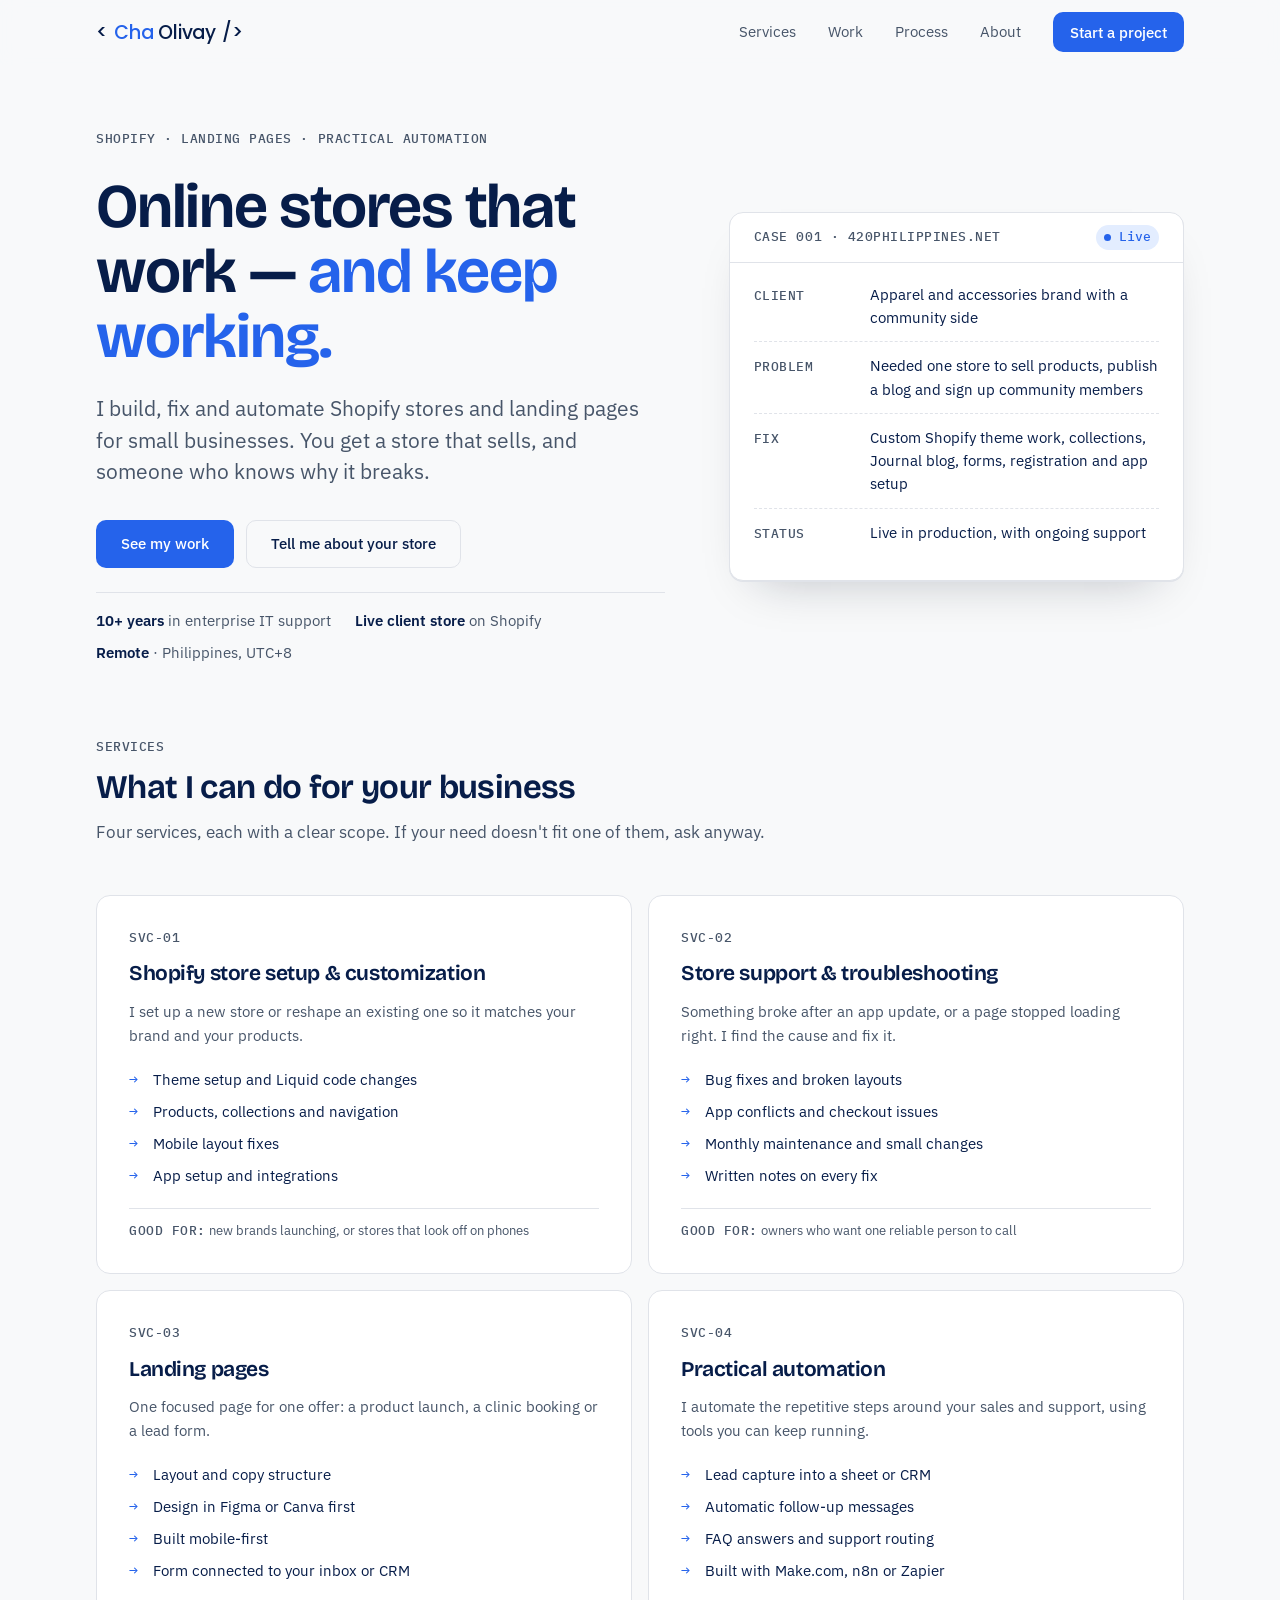
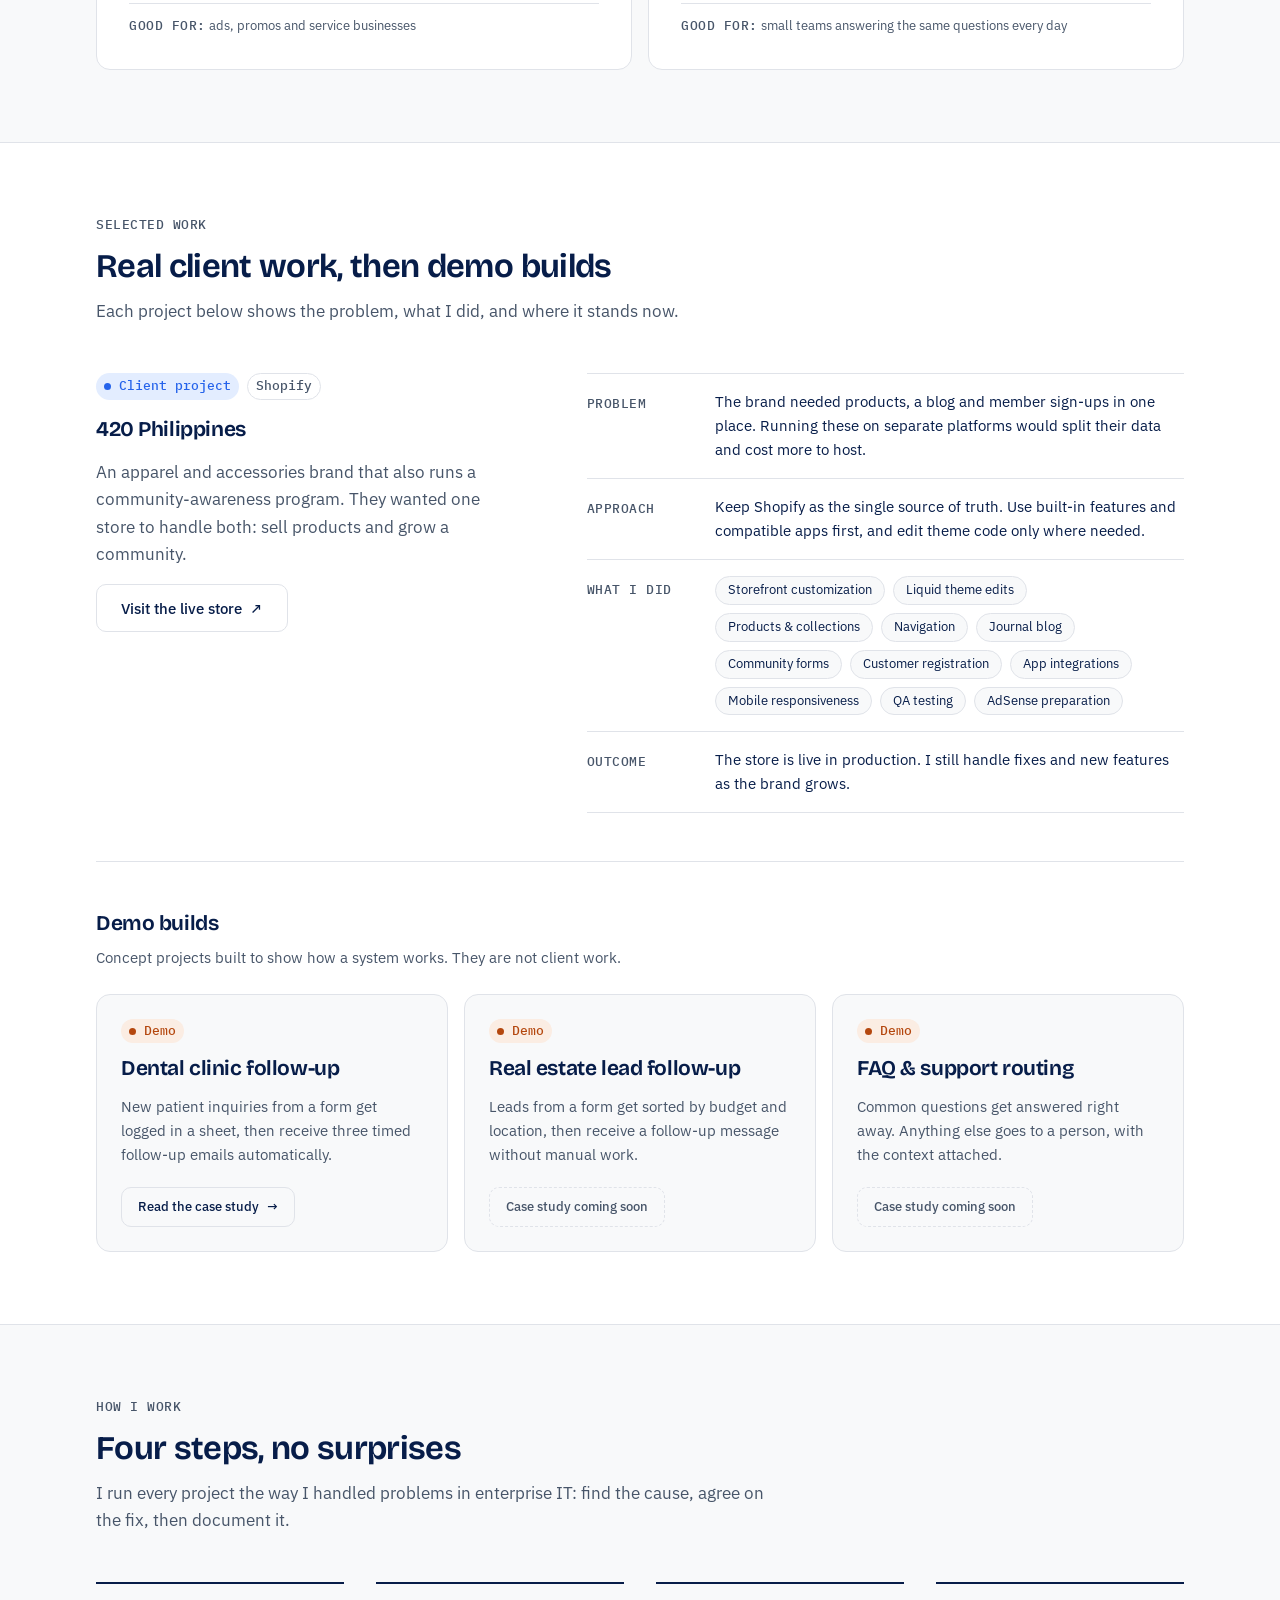
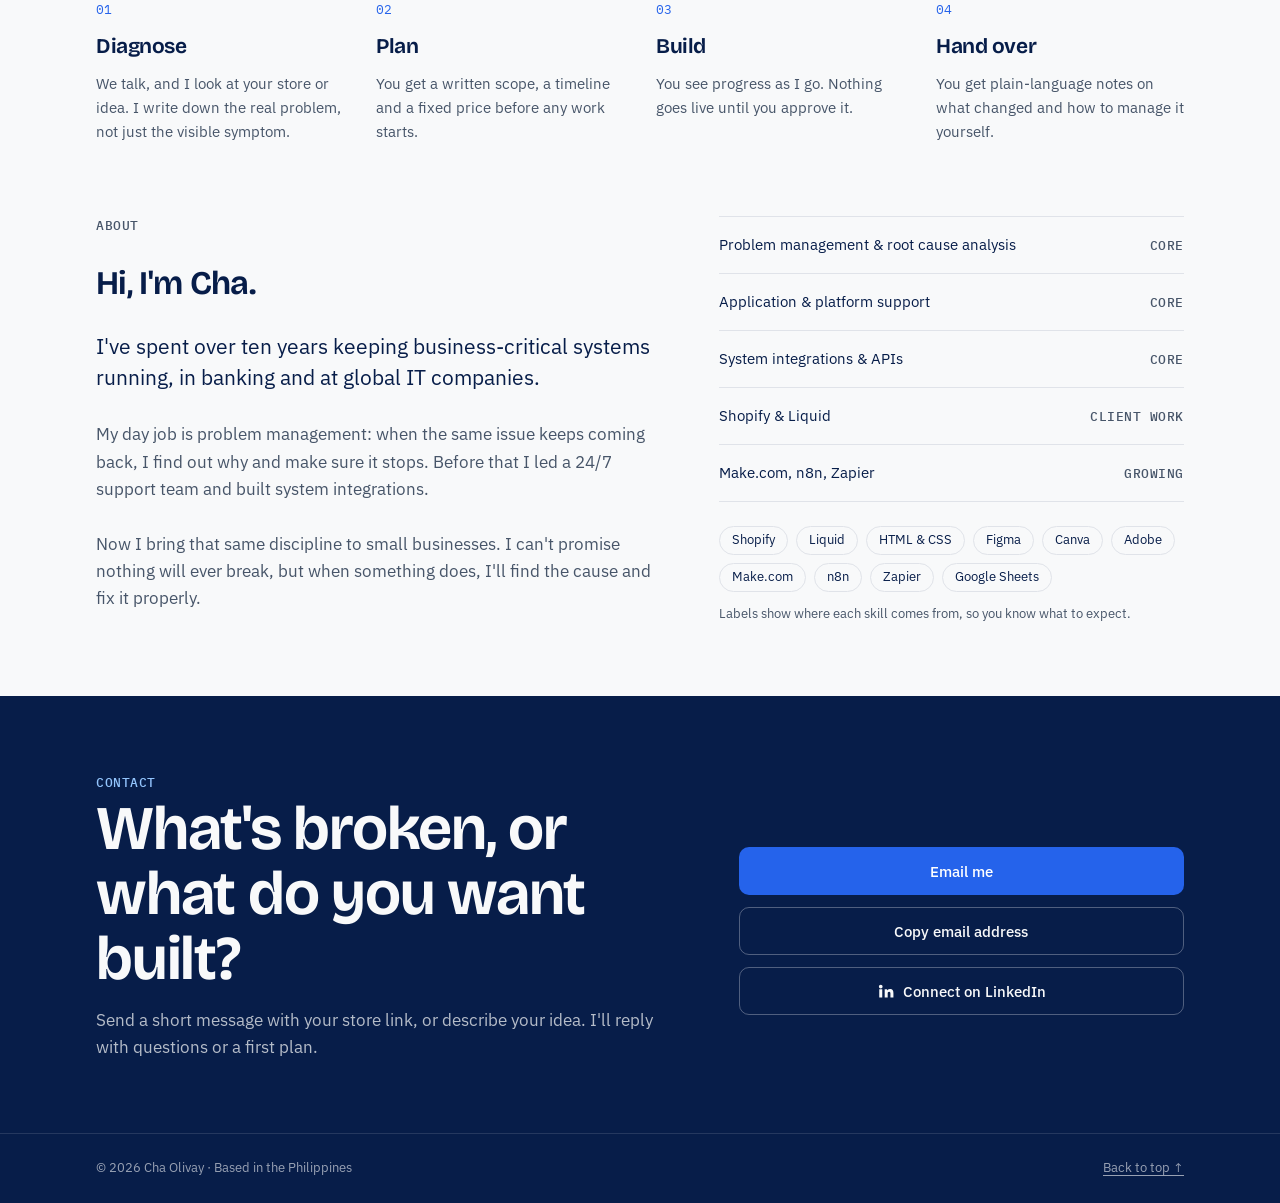
==== commit 749a467d: "Tighten section spacing - Section padding 96px -> 72px desktop, 64px -> 48px phone - Same-background" ====
--- a/index.html
+++ b/index.html
@@ -14,7 +14,7 @@
   <link rel="preconnect" href="https://fonts.gstatic.com" crossorigin>
   <link href="https://fonts.googleapis.com/css2?family=Bricolage+Grotesque:opsz,wght@12..96,500;12..96,650&family=IBM+Plex+Mono:wght@400;500&family=IBM+Plex+Sans:ital,wght@0,400;0,500;0,600;1,400&family=Poppins:wght@500&display=swap" rel="stylesheet">
 
-  <link rel="stylesheet" href="assets/css/site.css?v=3">
+  <link rel="stylesheet" href="assets/css/site.css?v=4">
 </head>
 
 <body>
@@ -99,7 +99,7 @@
     </section>
 
     <!-- ============================== SERVICES ============================== -->
-    <section id="services" aria-labelledby="services-title">
+    <section class="section--flush-top" id="services" aria-labelledby="services-title">
       <div class="wrap">
         <header class="section-head reveal">
           <span class="label">Services</span>
@@ -287,7 +287,7 @@
     </section>
 
     <!-- ============================== ABOUT ============================== -->
-    <section id="about" aria-labelledby="about-title" style="padding-top:0">
+    <section class="section--flush-top" id="about" aria-labelledby="about-title">
       <div class="wrap about-grid">
         <div class="about-copy reveal">
           <span class="label">About</span>
@@ -383,7 +383,7 @@
     </div>
   </footer>
 
-  <script src="assets/js/site.js?v=3"></script>
+  <script src="assets/js/site.js?v=4"></script>
   <script>
     (function () {
       // Copy email, with clear success and failure messages
--- a/assets/css/site.css
+++ b/assets/css/site.css
@@ -140,8 +140,13 @@
 }
 
 /* Section rhythm */
-section { padding: var(--s-8) 0; }
-@media (min-width: 900px) { section { padding: var(--s-9) 0; } }
+/* One spacing value for every section: 48px phone, 72px desktop.
+   Sections with a different background get the full gap (top + bottom).
+   Back-to-back sections on the same background use .section--flush-top. */
+:root { --section-y: var(--s-7); }
+@media (min-width: 900px) { :root { --section-y: 4.5rem; } }
+section { padding: var(--section-y) 0; }
+.section--flush-top { padding-top: 0; }
 .section-head { display: grid; gap: var(--s-3); margin-bottom: var(--s-7); }
 .section-head p { color: var(--ink-soft); }
 
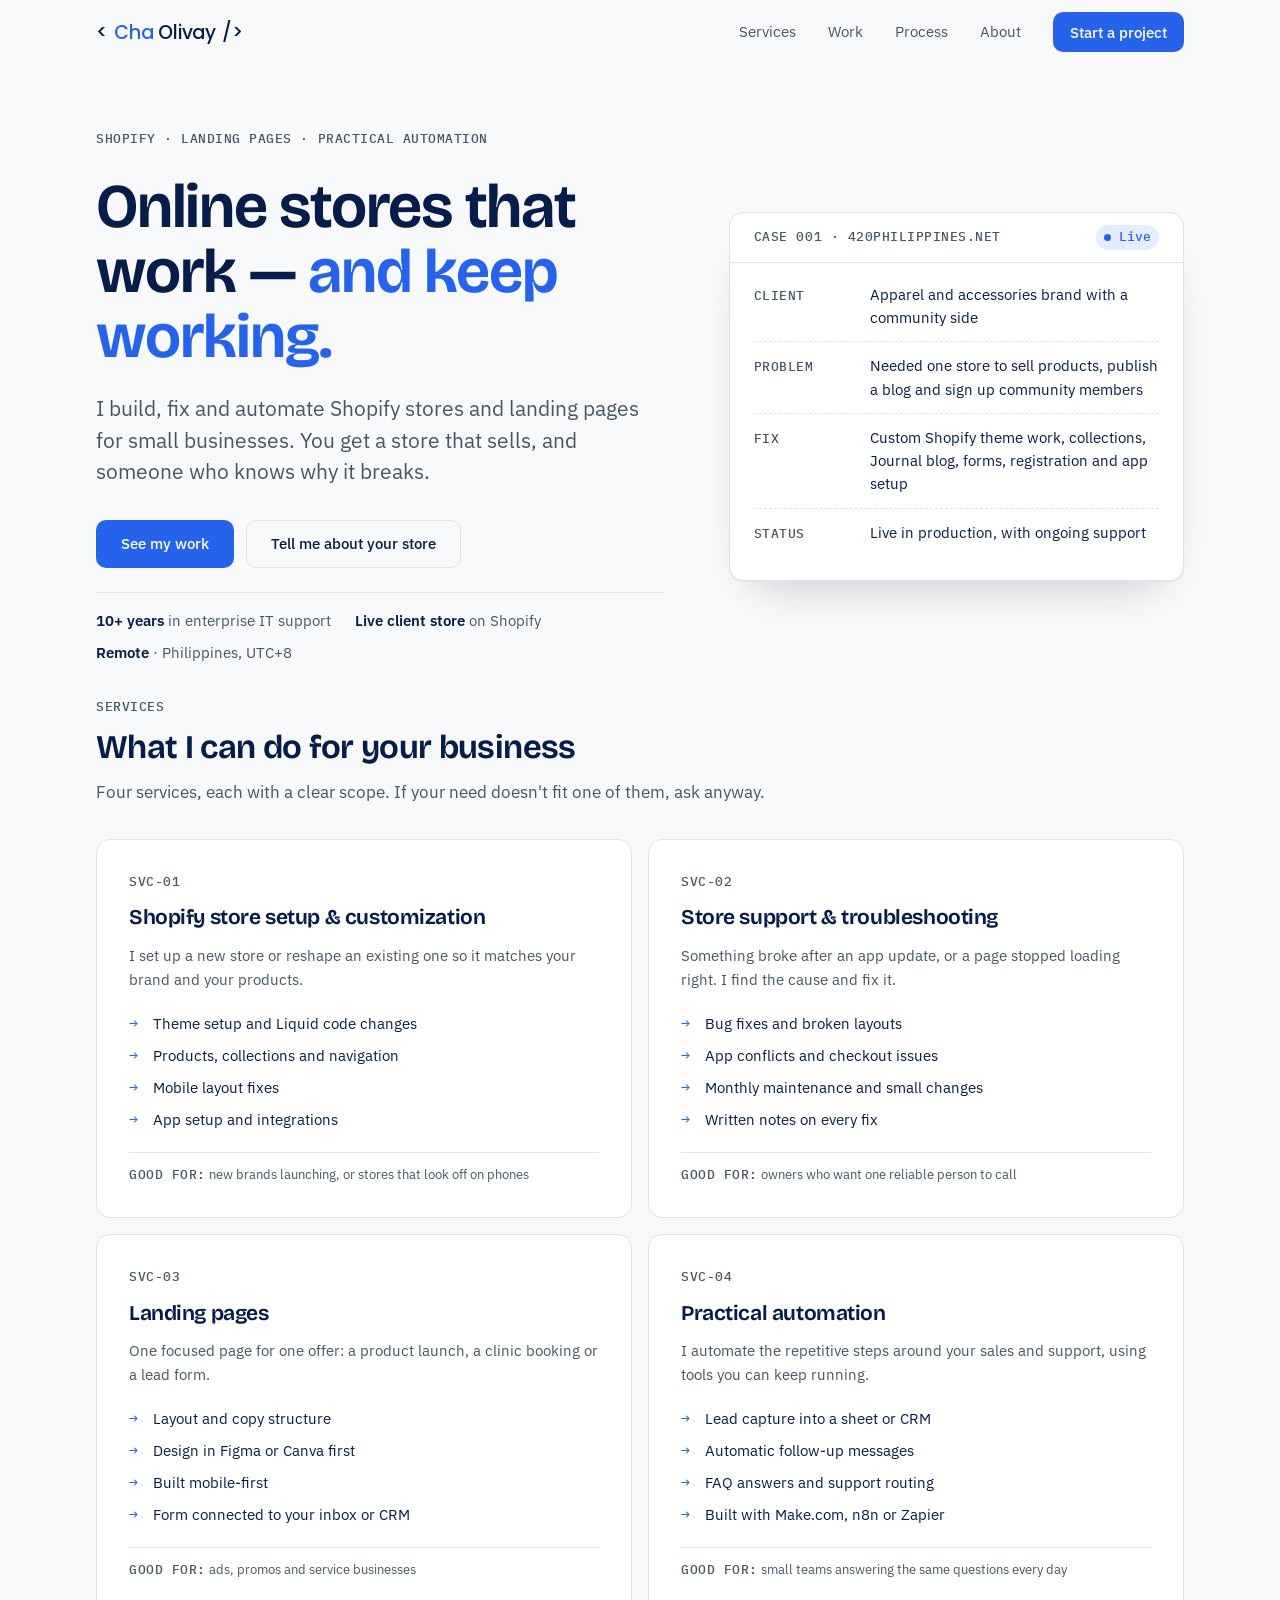
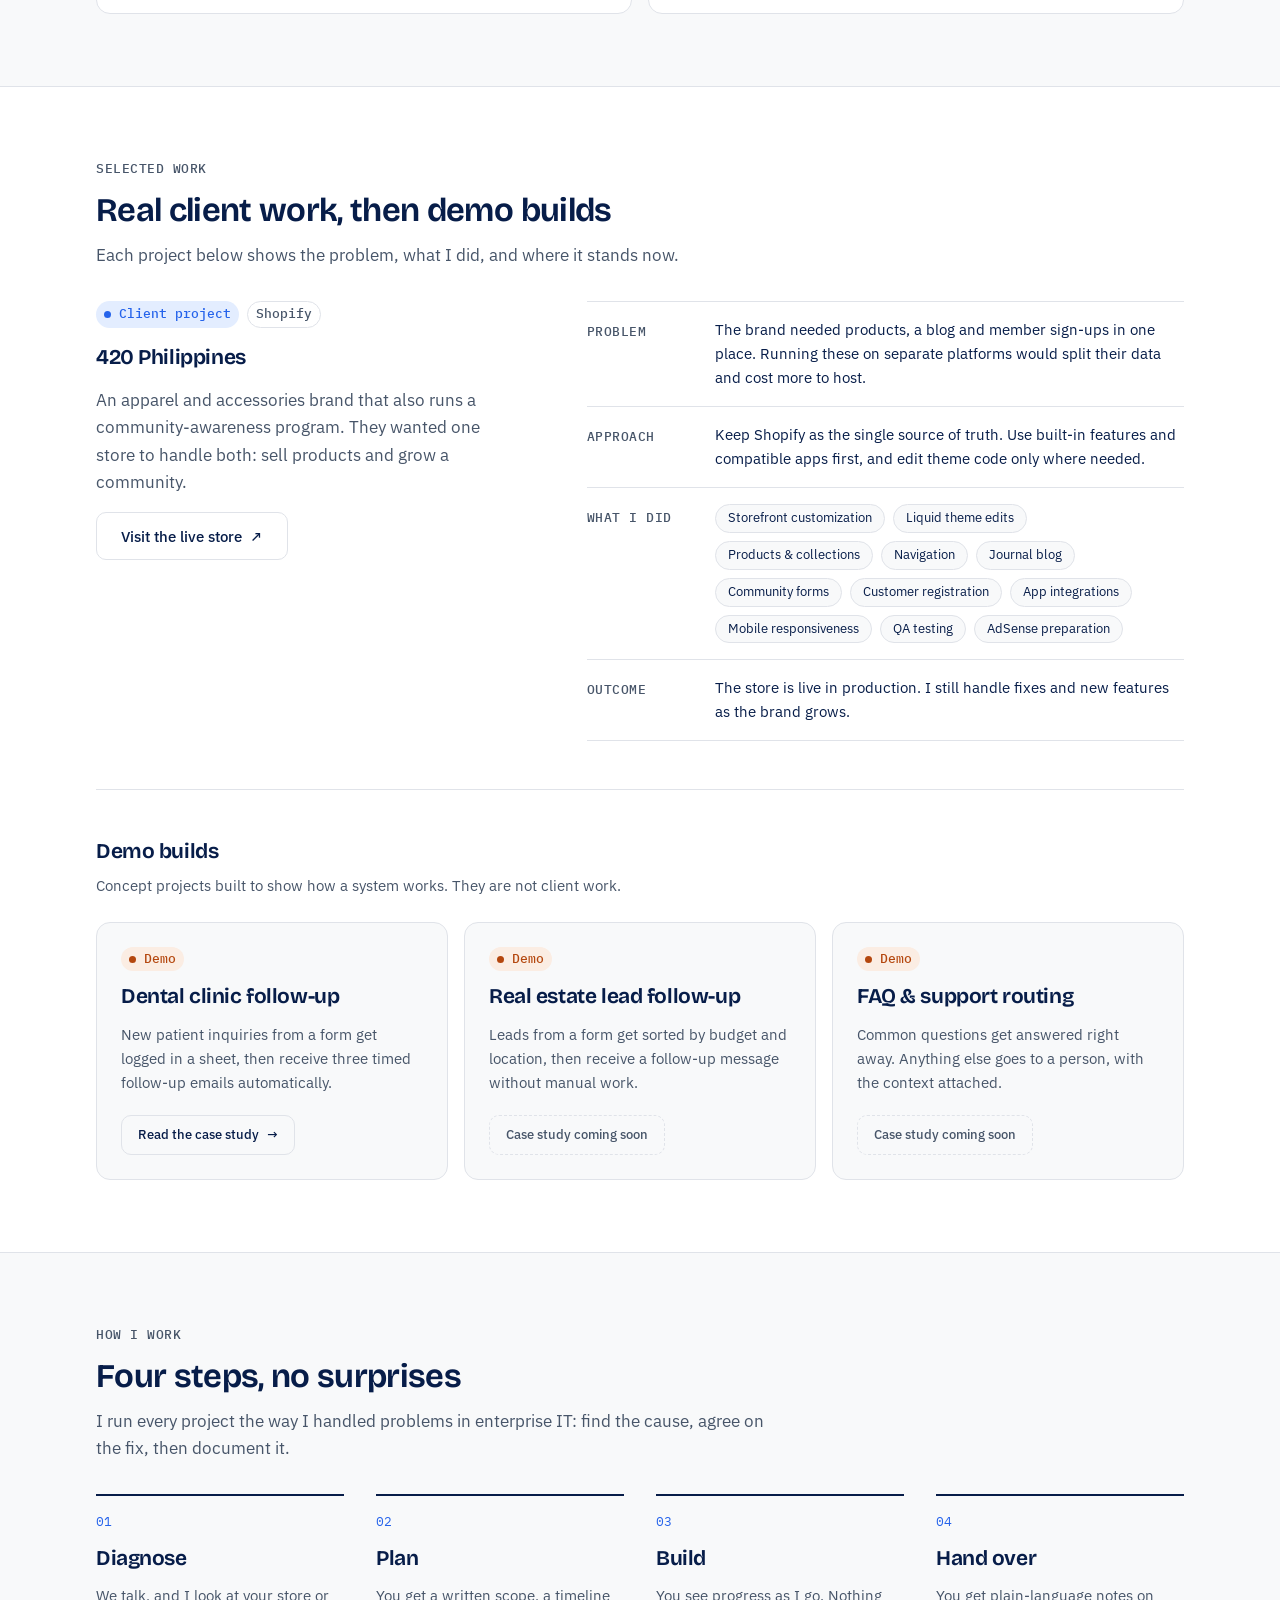
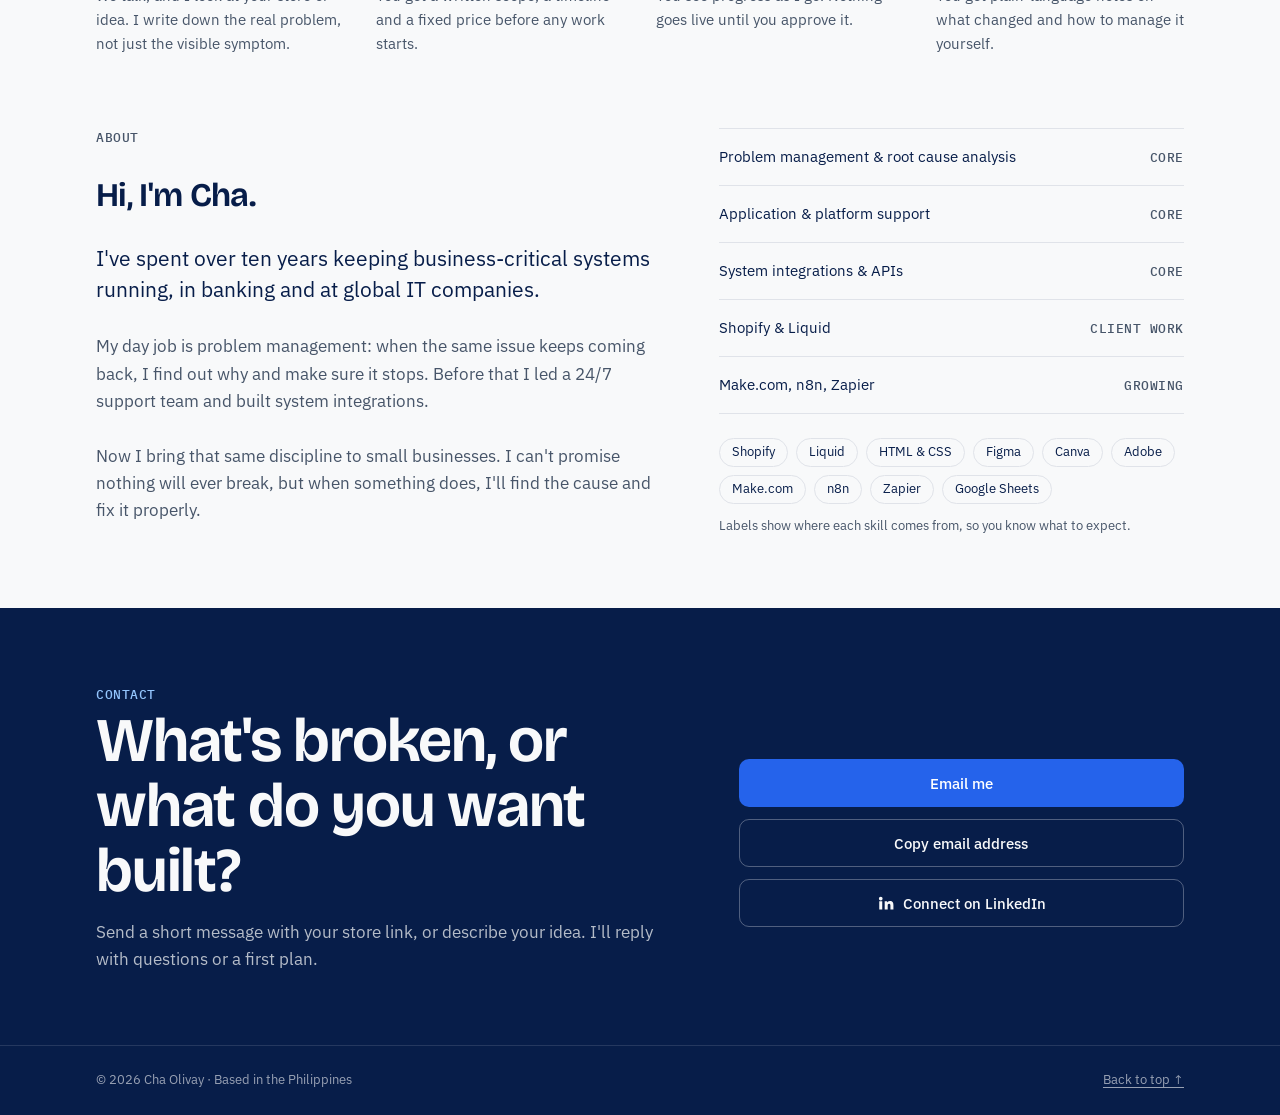
==== commit 32a45824: "Close gap between hero and Services - Hero bottom padding 72/48px -> 32px so it flows into Services " ====
--- a/index.html
+++ b/index.html
@@ -14,7 +14,7 @@
   <link rel="preconnect" href="https://fonts.gstatic.com" crossorigin>
   <link href="https://fonts.googleapis.com/css2?family=Bricolage+Grotesque:opsz,wght@12..96,500;12..96,650&family=IBM+Plex+Mono:wght@400;500&family=IBM+Plex+Sans:ital,wght@0,400;0,500;0,600;1,400&family=Poppins:wght@500&display=swap" rel="stylesheet">
 
-  <link rel="stylesheet" href="assets/css/site.css?v=4">
+  <link rel="stylesheet" href="assets/css/site.css?v=5">
 </head>
 
 <body>
@@ -383,7 +383,7 @@
     </div>
   </footer>
 
-  <script src="assets/js/site.js?v=4"></script>
+  <script src="assets/js/site.js?v=5"></script>
   <script>
     (function () {
       // Copy email, with clear success and failure messages
--- a/assets/css/site.css
+++ b/assets/css/site.css
@@ -147,7 +147,7 @@
 @media (min-width: 900px) { :root { --section-y: 4.5rem; } }
 section { padding: var(--section-y) 0; }
 .section--flush-top { padding-top: 0; }
-.section-head { display: grid; gap: var(--s-3); margin-bottom: var(--s-7); }
+.section-head { display: grid; gap: var(--s-3); margin-bottom: var(--s-6); }
 .section-head p { color: var(--ink-soft); }
 
 /* Scroll reveal (only when JS is on and motion is allowed) */
@@ -230,7 +230,7 @@
 /* ============================================================
    4. HERO
    ============================================================ */
-.hero { padding-top: var(--s-7); }
+.hero { padding-top: var(--s-7); padding-bottom: var(--s-6); } /* 32px: hero flows straight into the next section */
 .hero-grid { display: grid; gap: var(--s-7); align-items: center; }
 @media (min-width: 960px) {
   .hero { padding-top: var(--s-8); }
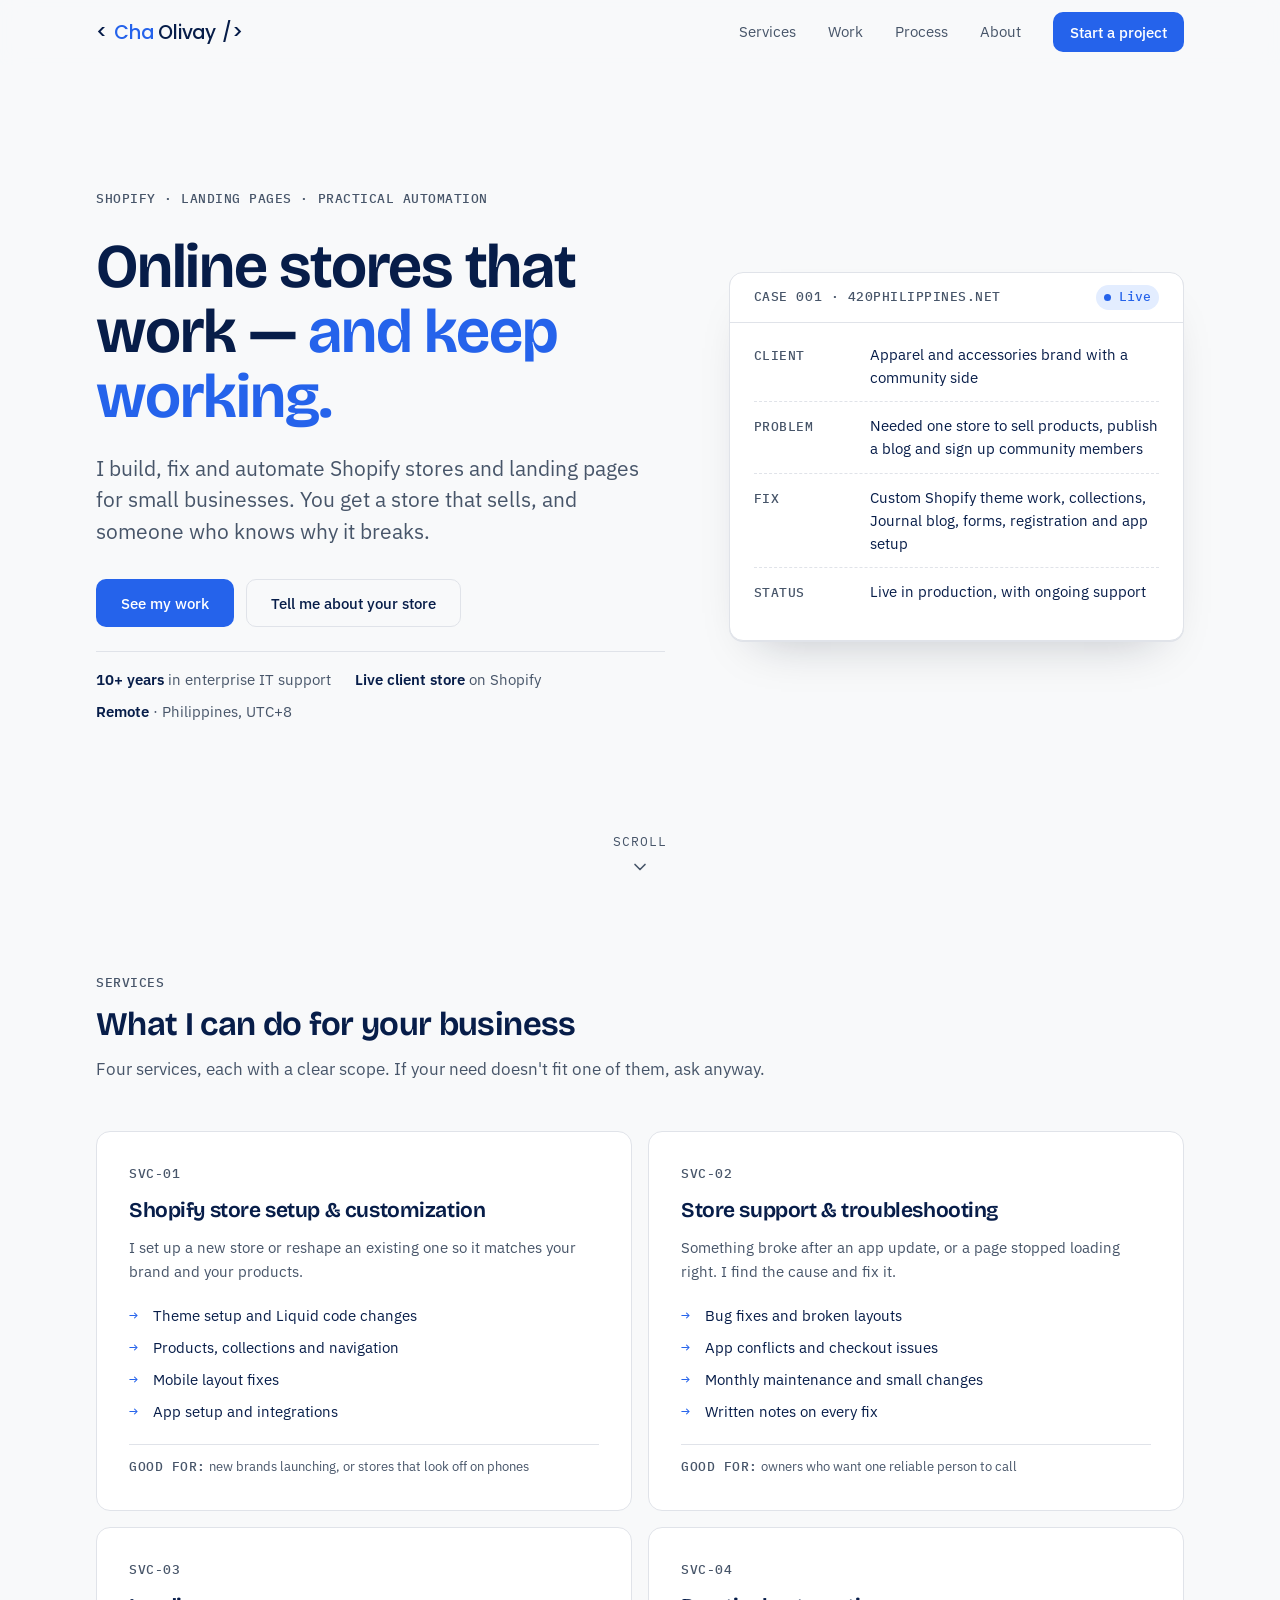
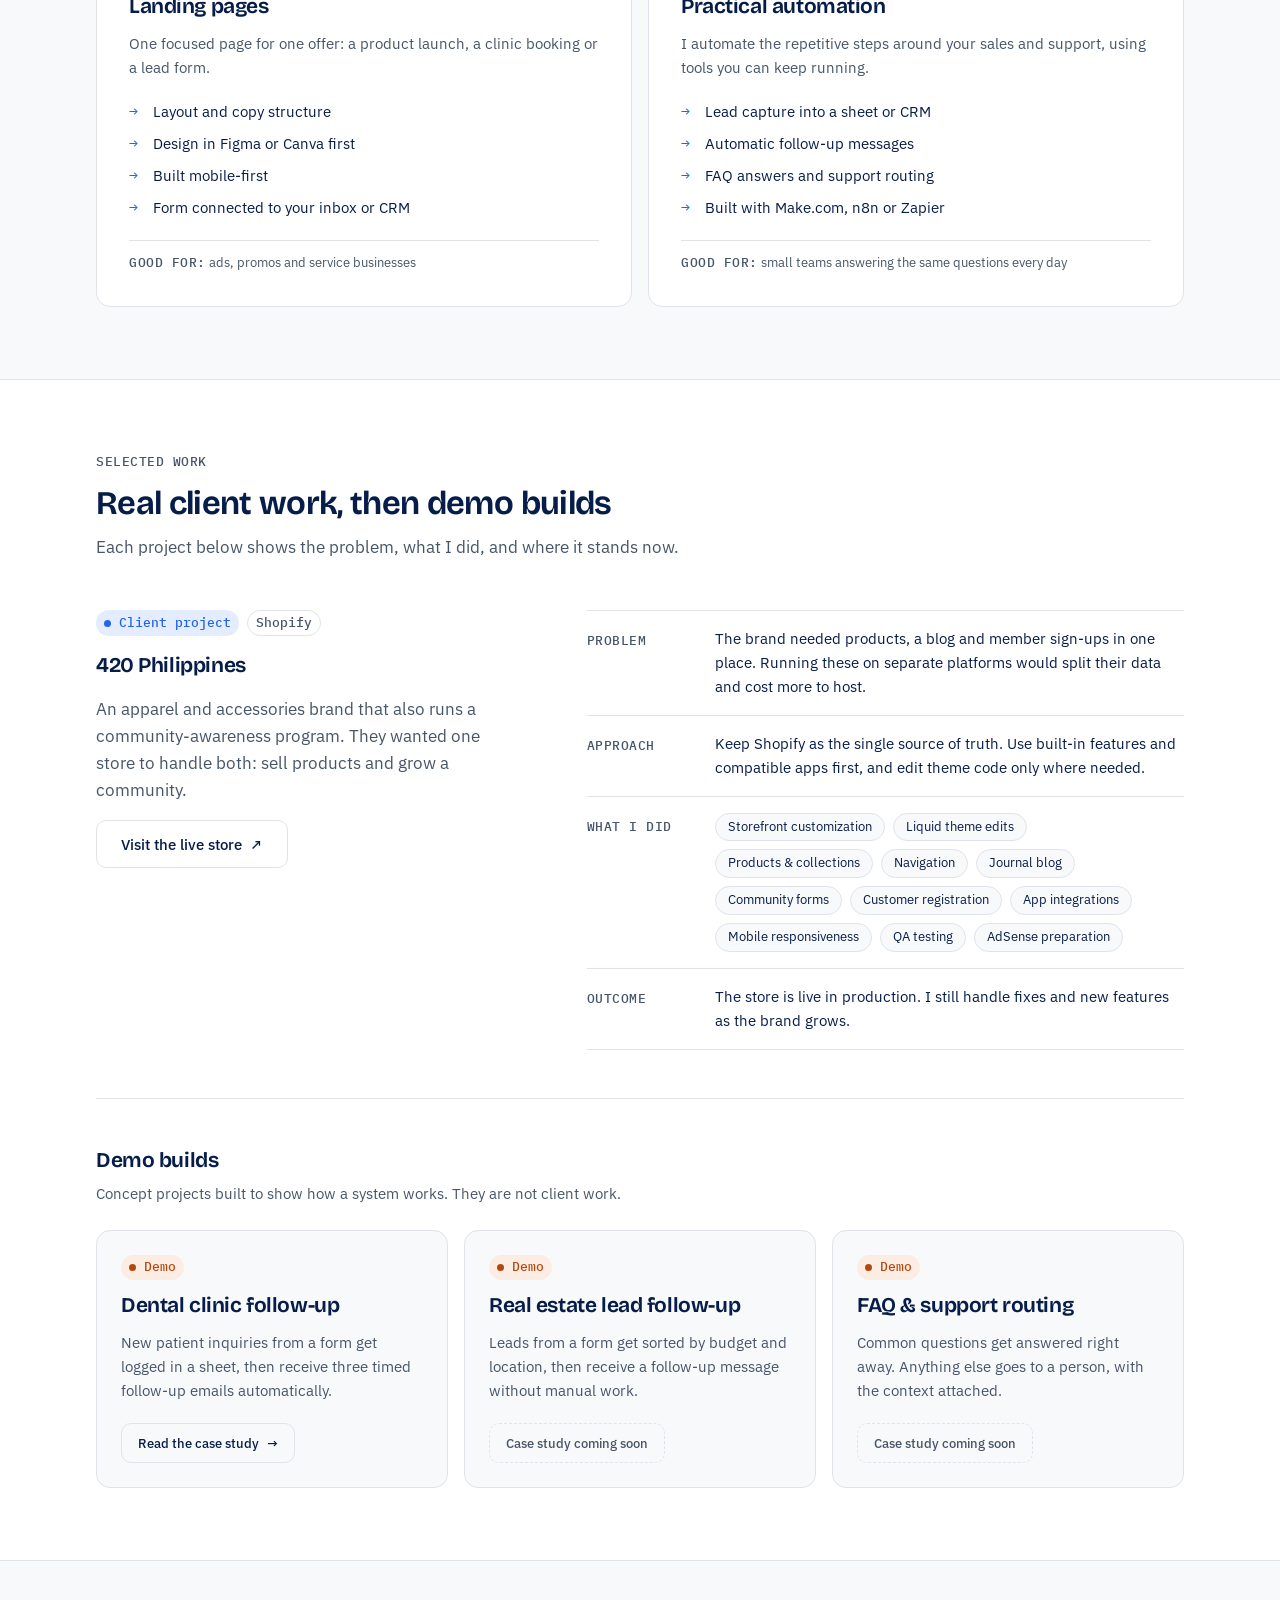
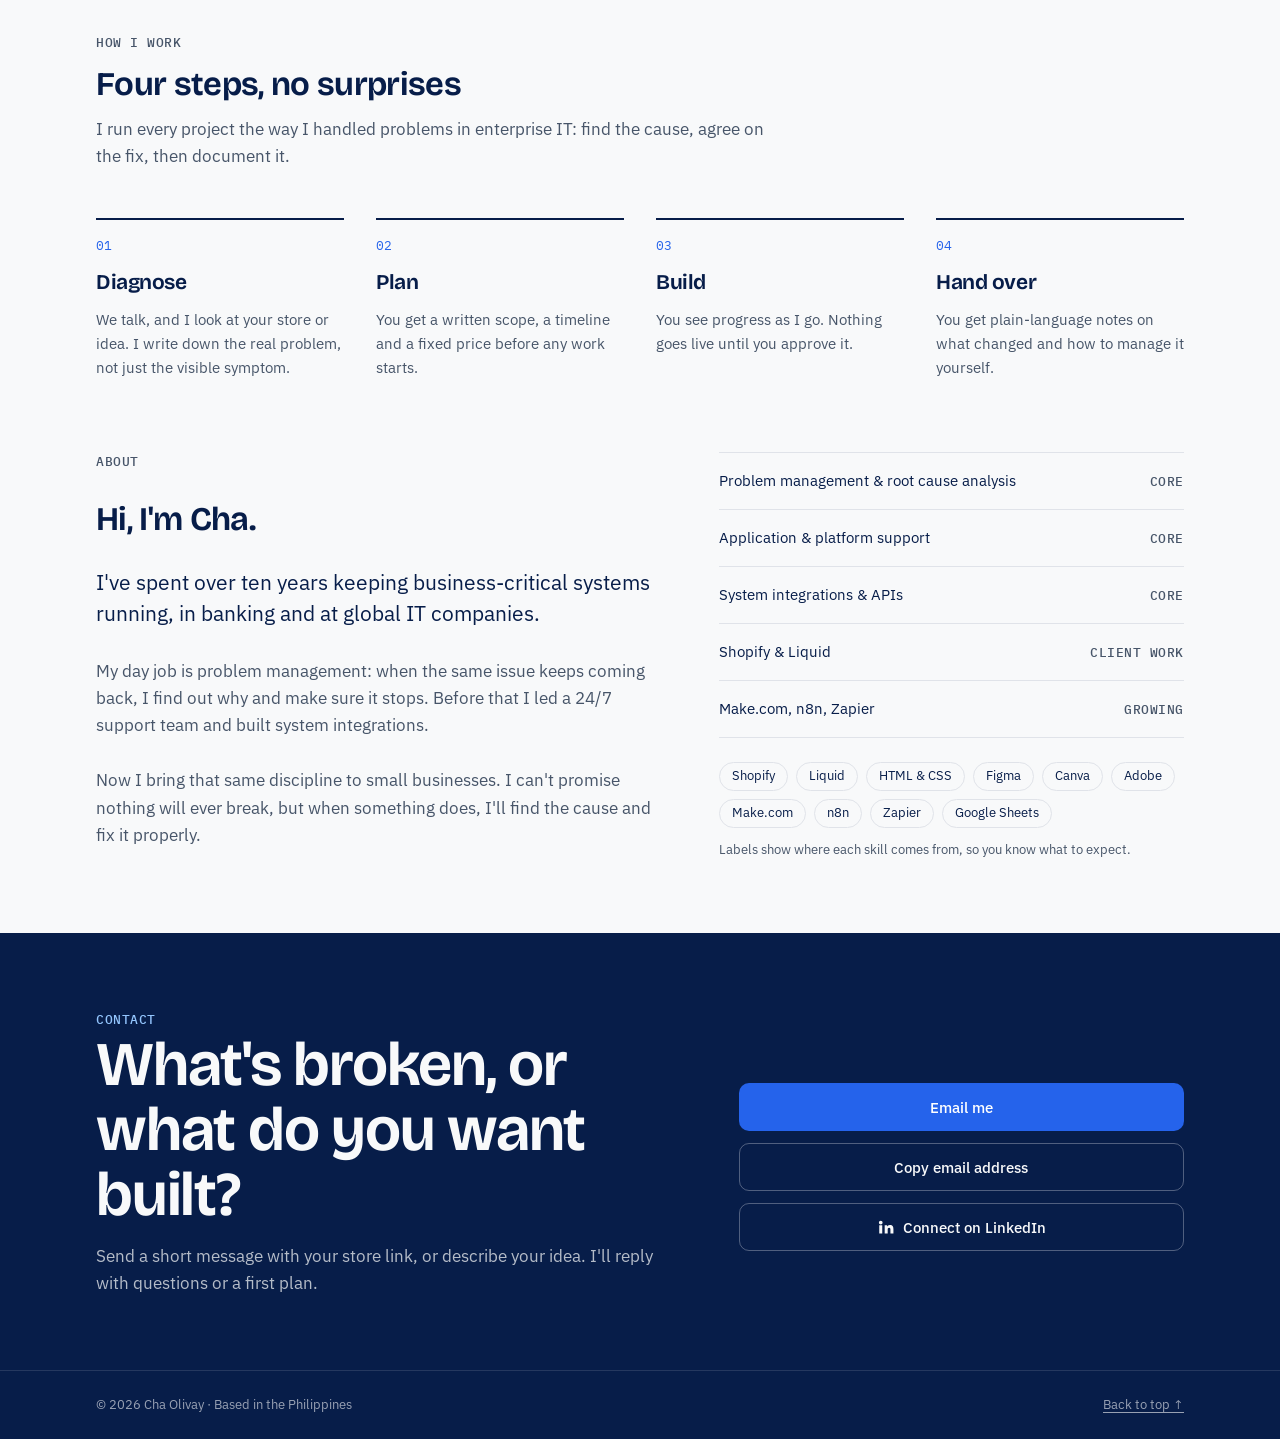
==== commit 8aff574f: "Full-screen hero with smooth scroll cue - Revert the tightened hero/Services gap (32a4582) - Homepag" ====
--- a/index.html
+++ b/index.html
@@ -14,7 +14,7 @@
   <link rel="preconnect" href="https://fonts.gstatic.com" crossorigin>
   <link href="https://fonts.googleapis.com/css2?family=Bricolage+Grotesque:opsz,wght@12..96,500;12..96,650&family=IBM+Plex+Mono:wght@400;500&family=IBM+Plex+Sans:ital,wght@0,400;0,500;0,600;1,400&family=Poppins:wght@500&display=swap" rel="stylesheet">
 
-  <link rel="stylesheet" href="assets/css/site.css?v=5">
+  <link rel="stylesheet" href="assets/css/site.css?v=6">
 </head>
 
 <body>
@@ -50,7 +50,7 @@
   <main id="main">
 
     <!-- ============================== HERO ============================== -->
-    <section class="hero" aria-labelledby="hero-title">
+    <section class="hero hero--full" aria-labelledby="hero-title">
       <div class="wrap hero-grid">
         <div class="hero-copy">
           <span class="label">Shopify · Landing pages · Practical automation</span>
@@ -96,10 +96,14 @@
           </dl>
         </article>
       </div>
+      <a class="scroll-cue" href="#services">
+        Scroll
+        <svg viewBox="0 0 24 24" fill="none" stroke="currentColor" stroke-width="2" stroke-linecap="round" stroke-linejoin="round" aria-hidden="true"><path d="M6 9l6 6 6-6"/></svg>
+      </a>
     </section>
 
     <!-- ============================== SERVICES ============================== -->
-    <section class="section--flush-top" id="services" aria-labelledby="services-title">
+    <section id="services" aria-labelledby="services-title">
       <div class="wrap">
         <header class="section-head reveal">
           <span class="label">Services</span>
@@ -383,7 +387,7 @@
     </div>
   </footer>
 
-  <script src="assets/js/site.js?v=5"></script>
+  <script src="assets/js/site.js?v=6"></script>
   <script>
     (function () {
       // Copy email, with clear success and failure messages
--- a/assets/css/site.css
+++ b/assets/css/site.css
@@ -147,7 +147,7 @@
 @media (min-width: 900px) { :root { --section-y: 4.5rem; } }
 section { padding: var(--section-y) 0; }
 .section--flush-top { padding-top: 0; }
-.section-head { display: grid; gap: var(--s-3); margin-bottom: var(--s-6); }
+.section-head { display: grid; gap: var(--s-3); margin-bottom: var(--s-7); }
 .section-head p { color: var(--ink-soft); }
 
 /* Scroll reveal (only when JS is on and motion is allowed) */
@@ -230,7 +230,7 @@
 /* ============================================================
    4. HERO
    ============================================================ */
-.hero { padding-top: var(--s-7); padding-bottom: var(--s-6); } /* 32px: hero flows straight into the next section */
+.hero { padding-top: var(--s-7); }
 .hero-grid { display: grid; gap: var(--s-7); align-items: center; }
 @media (min-width: 960px) {
   .hero { padding-top: var(--s-8); }
@@ -530,3 +530,29 @@
 .cs-divider { border: 0; border-top: 1px solid var(--line); margin: 0; }
 .swipe-hint { color: var(--signal); }
 @media (min-width: 900px) { .swipe-hint { display: none; } }
+
+/* ============================================================
+   12. FULL-SCREEN HERO (homepage)
+   The hero fills the first screen like its own page; the scroll
+   cue glides down to the next section.
+   ============================================================ */
+section[id] { scroll-margin-top: 64px; } /* land below the sticky header */
+.hero--full {
+  min-height: calc(100vh - 64px);
+  min-height: calc(100svh - 64px);
+  display: flex; flex-direction: column;
+  padding-bottom: var(--s-5);
+}
+.hero--full > .hero-grid { flex: 1; align-content: center; }
+.scroll-cue {
+  align-self: center;
+  display: inline-flex; flex-direction: column; align-items: center; gap: var(--s-1);
+  margin-top: var(--s-7);
+  font-family: var(--font-mono); font-size: var(--fs-xs); letter-spacing: .08em; text-transform: uppercase;
+  color: var(--ink-soft); text-decoration: none;
+  transition: color .2s var(--ease);
+}
+.scroll-cue:hover { color: var(--accent); }
+.scroll-cue svg { width: 20px; height: 20px; animation: cue 2.4s var(--ease) infinite; }
+@keyframes cue { 0%, 100% { transform: translateY(0); opacity: .6; } 50% { transform: translateY(6px); opacity: 1; } }
+@media (prefers-reduced-motion: reduce) { .scroll-cue svg { animation: none; } }
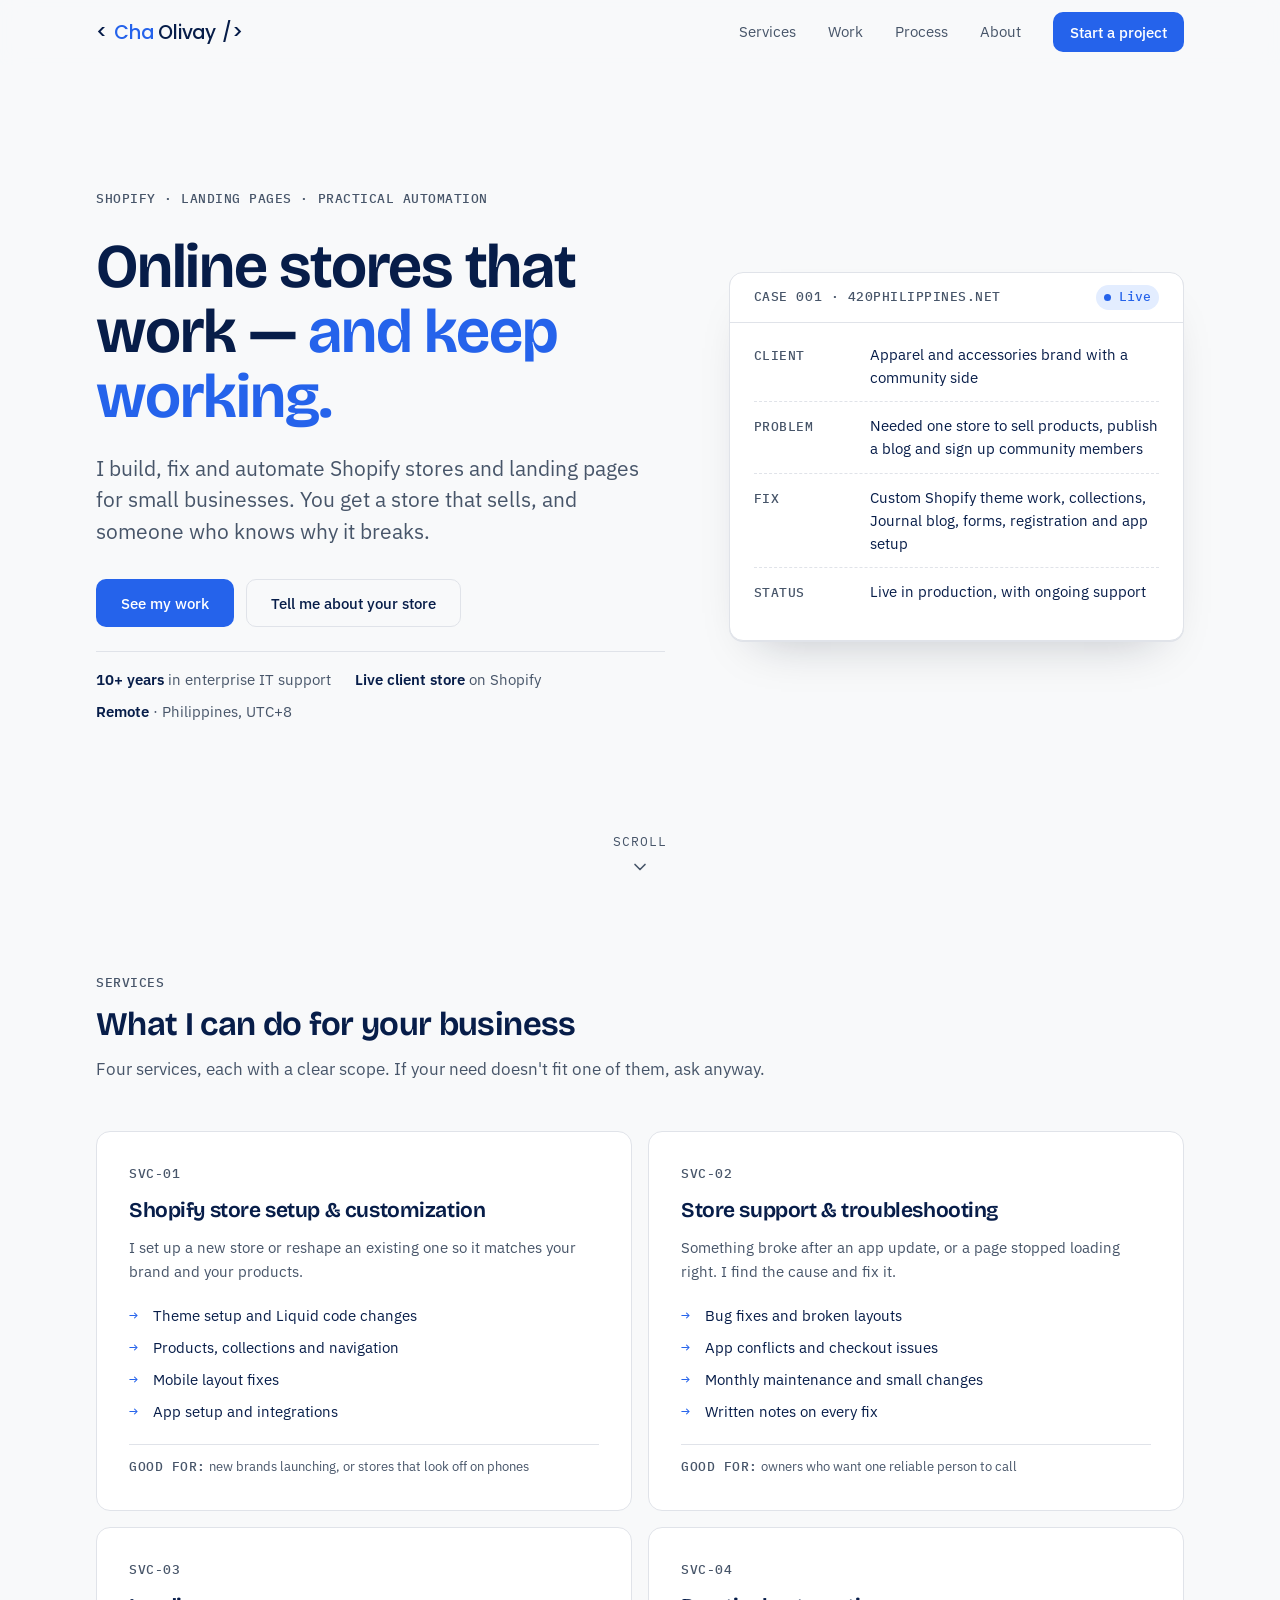
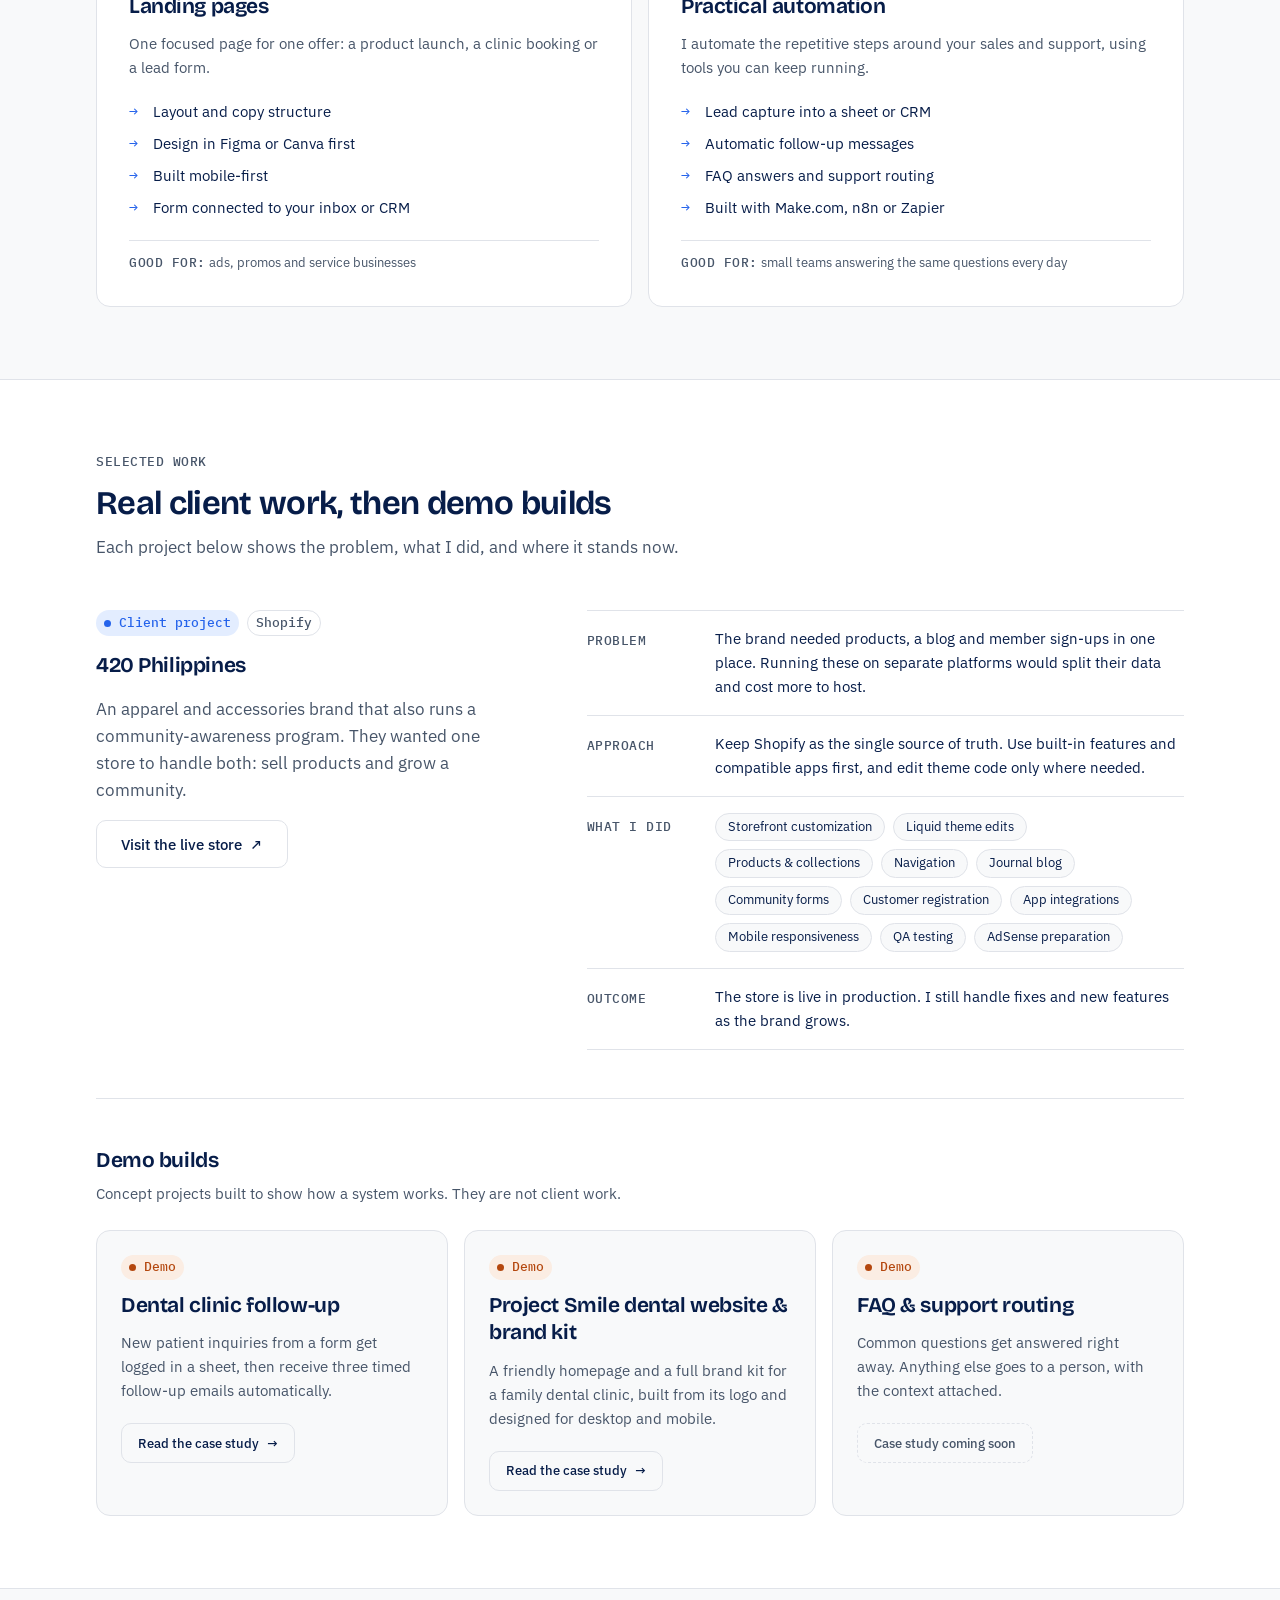
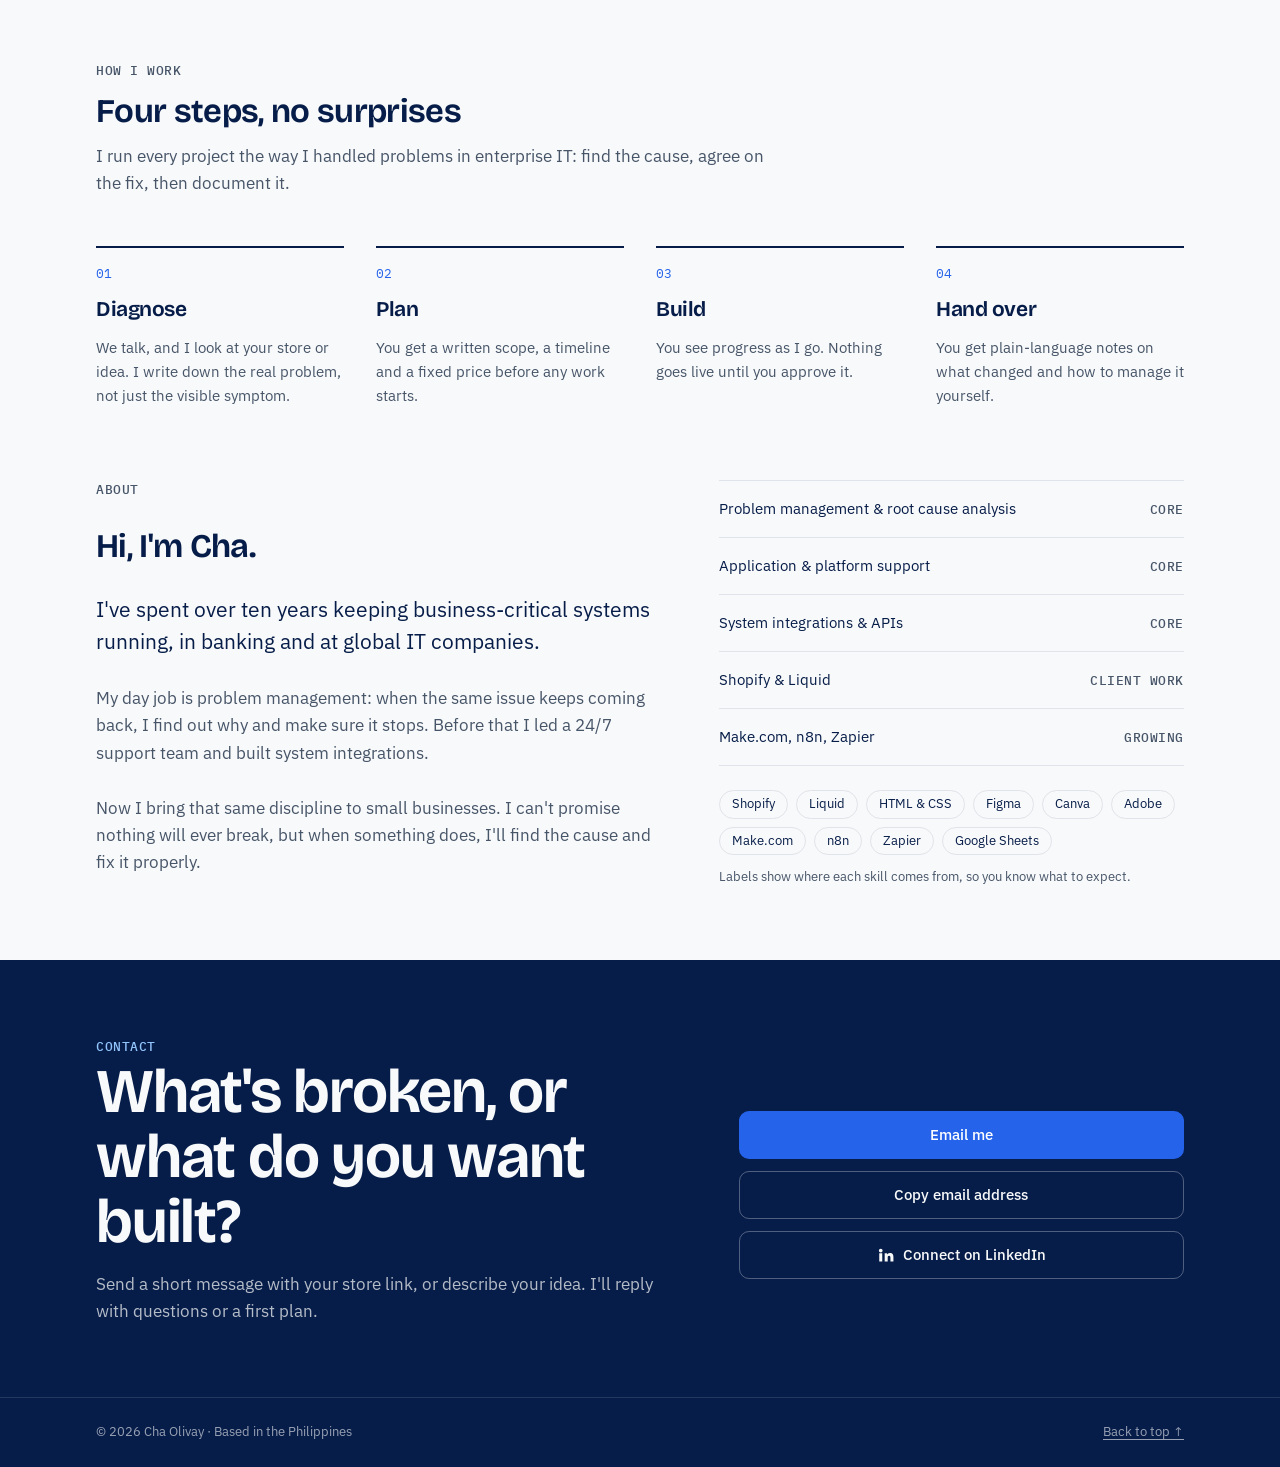
==== commit f32f6a94: "Add Project Smile dental website & brand kit case study Replaces the Real estate lead follow-up plac" ====
--- a/index.html
+++ b/index.html
@@ -242,9 +242,9 @@
           </li>
           <li class="demo reveal">
             <span class="tag tag--open">Demo</span>
-            <h3>Real estate lead follow-up</h3>
-            <p>Leads from a form get sorted by budget and location, then receive a follow-up message without manual work.</p>
-            <a class="btn btn--ghost" aria-disabled="true" role="link">Case study coming soon</a>
+            <h3>Project Smile dental website &amp; brand kit</h3>
+            <p>A friendly homepage and a full brand kit for a family dental clinic, built from its logo and designed for desktop and mobile.</p>
+            <a class="btn btn--ghost" href="project-smile.html">Read the case study <span aria-hidden="true">→</span></a>
           </li>
           <li class="demo reveal">
             <span class="tag tag--open">Demo</span>
